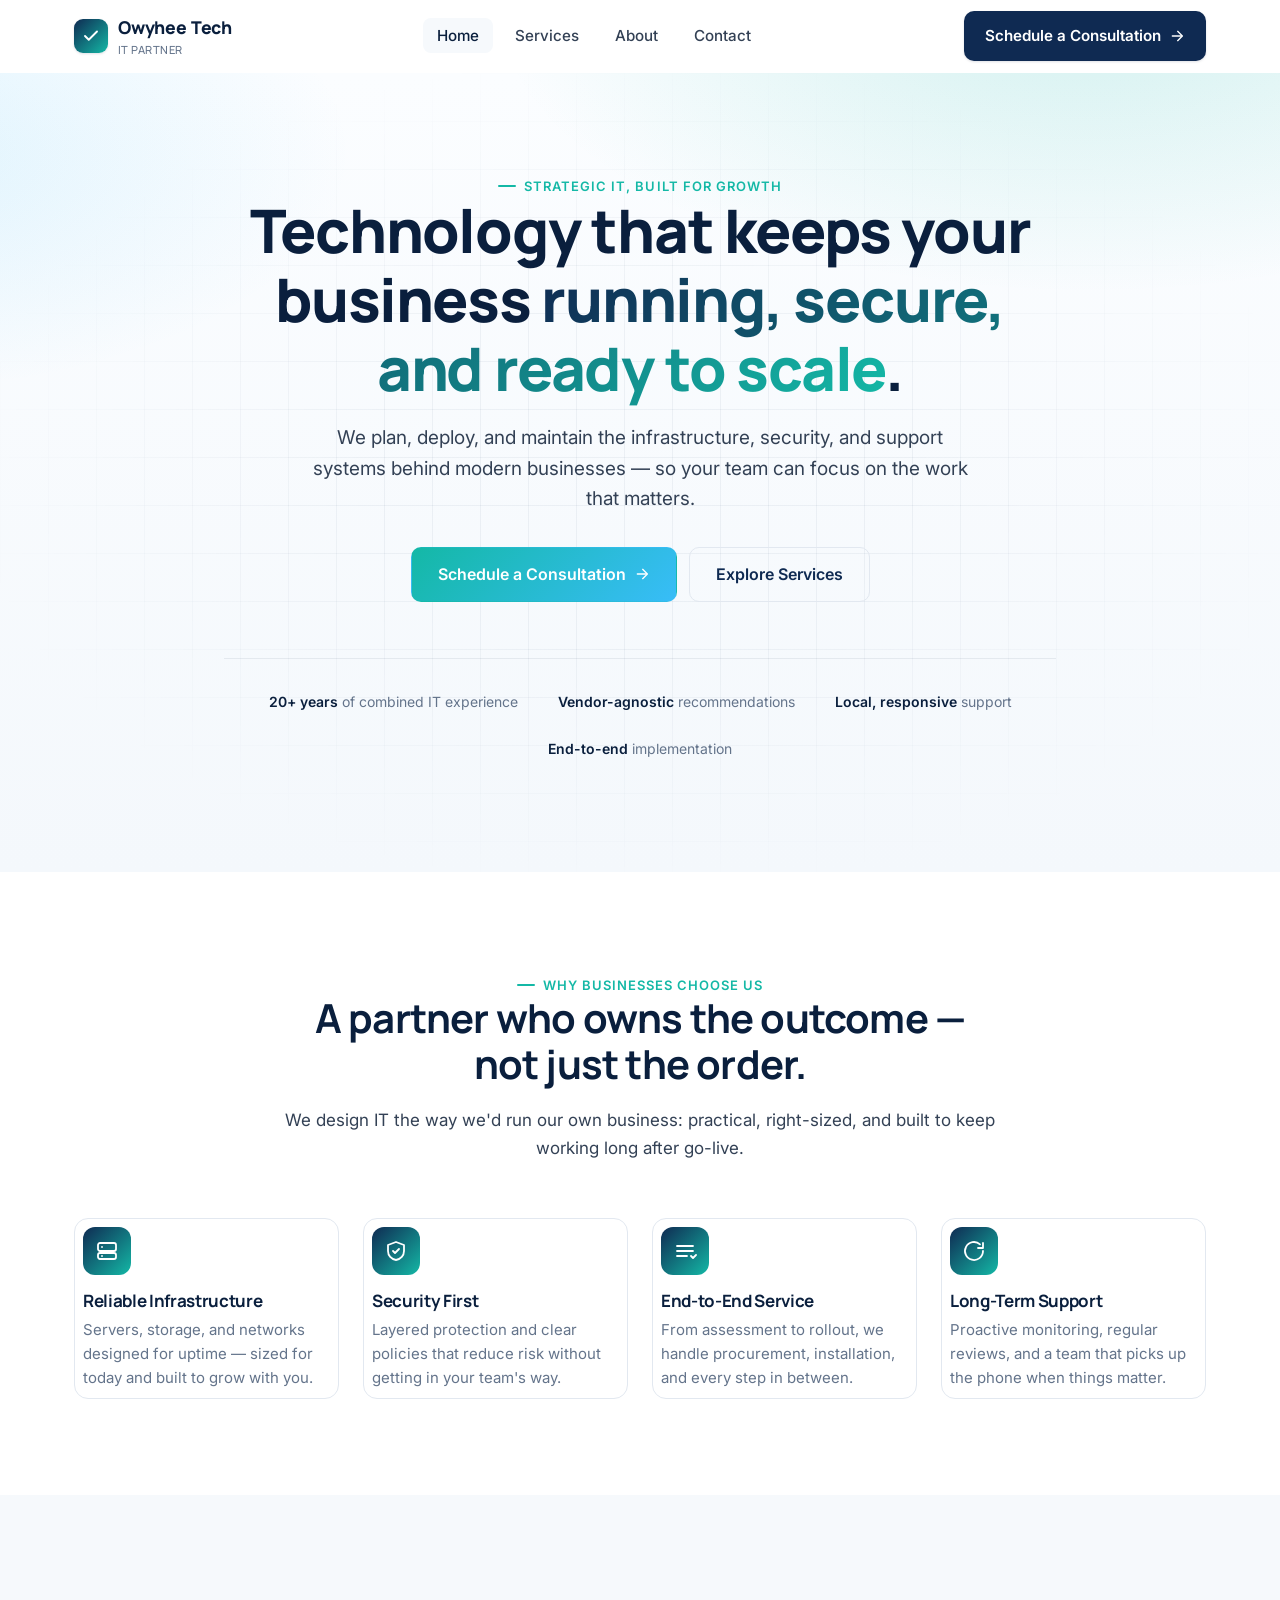
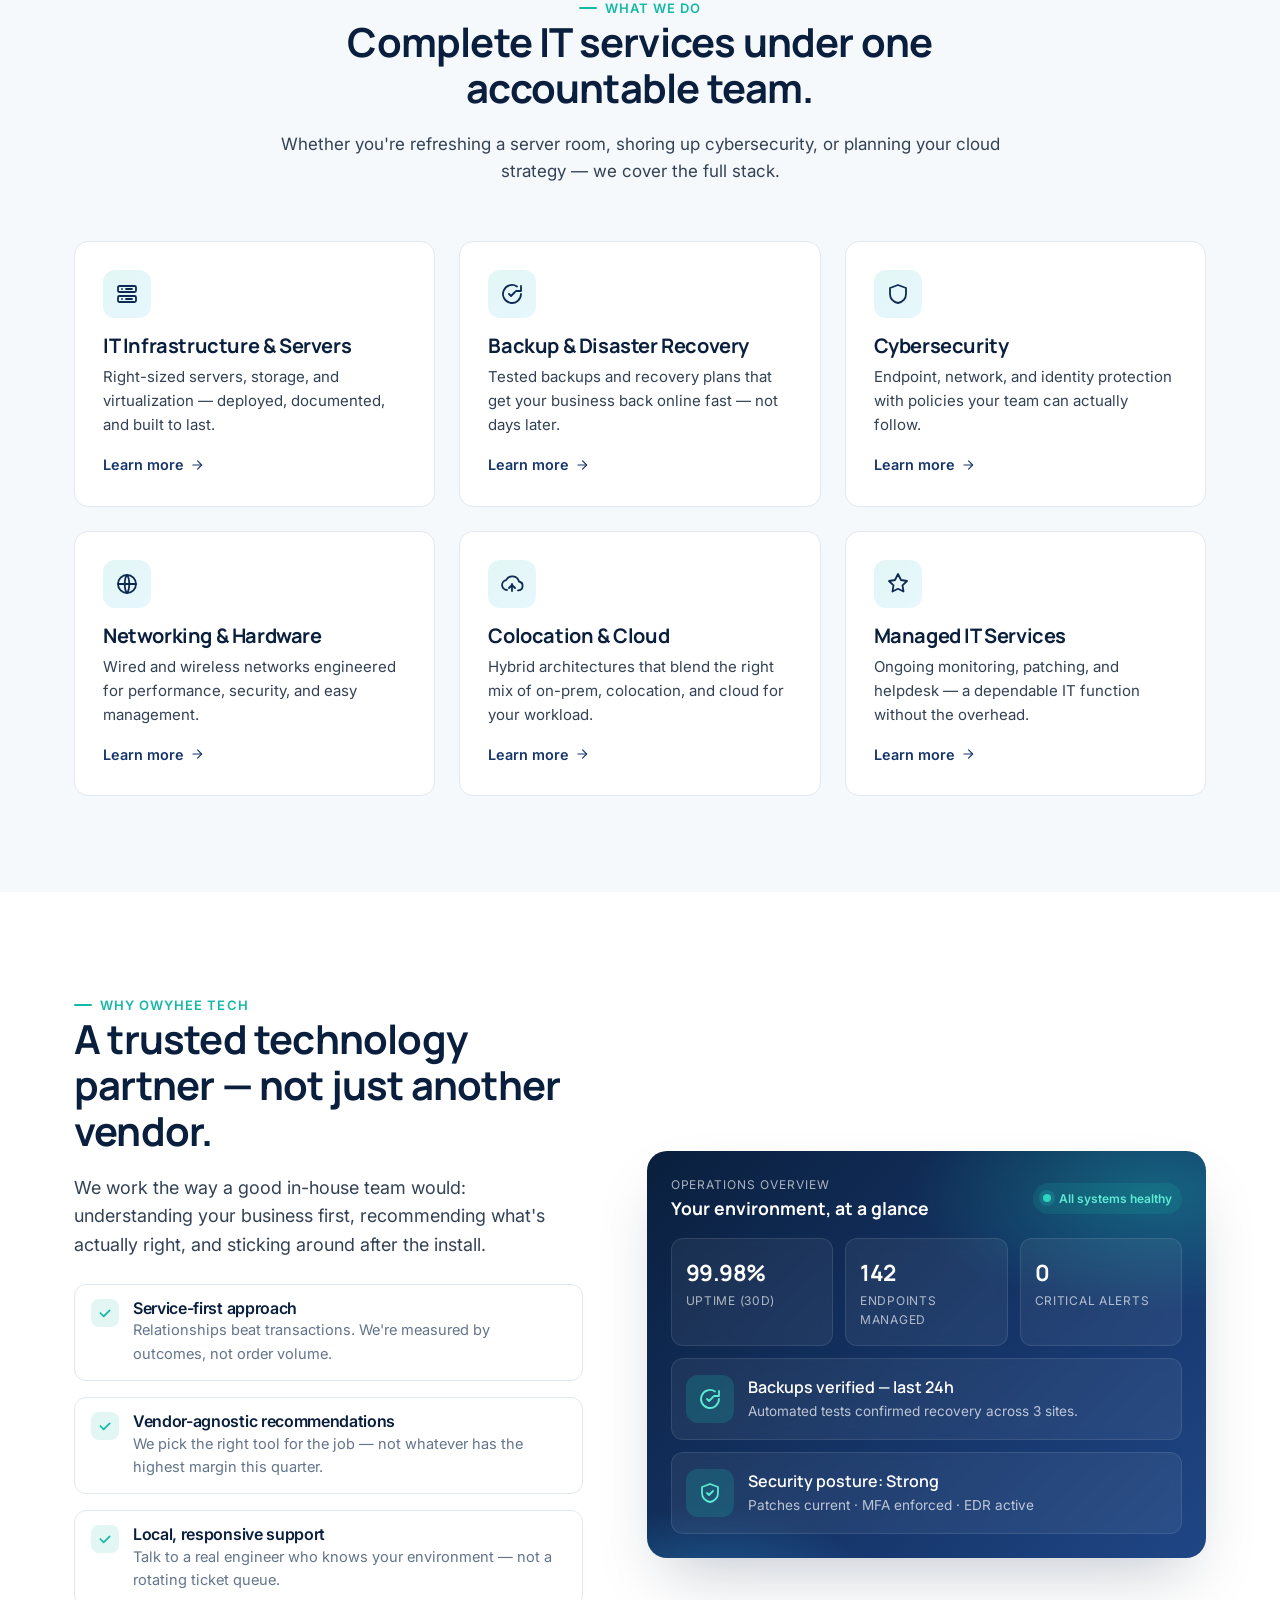
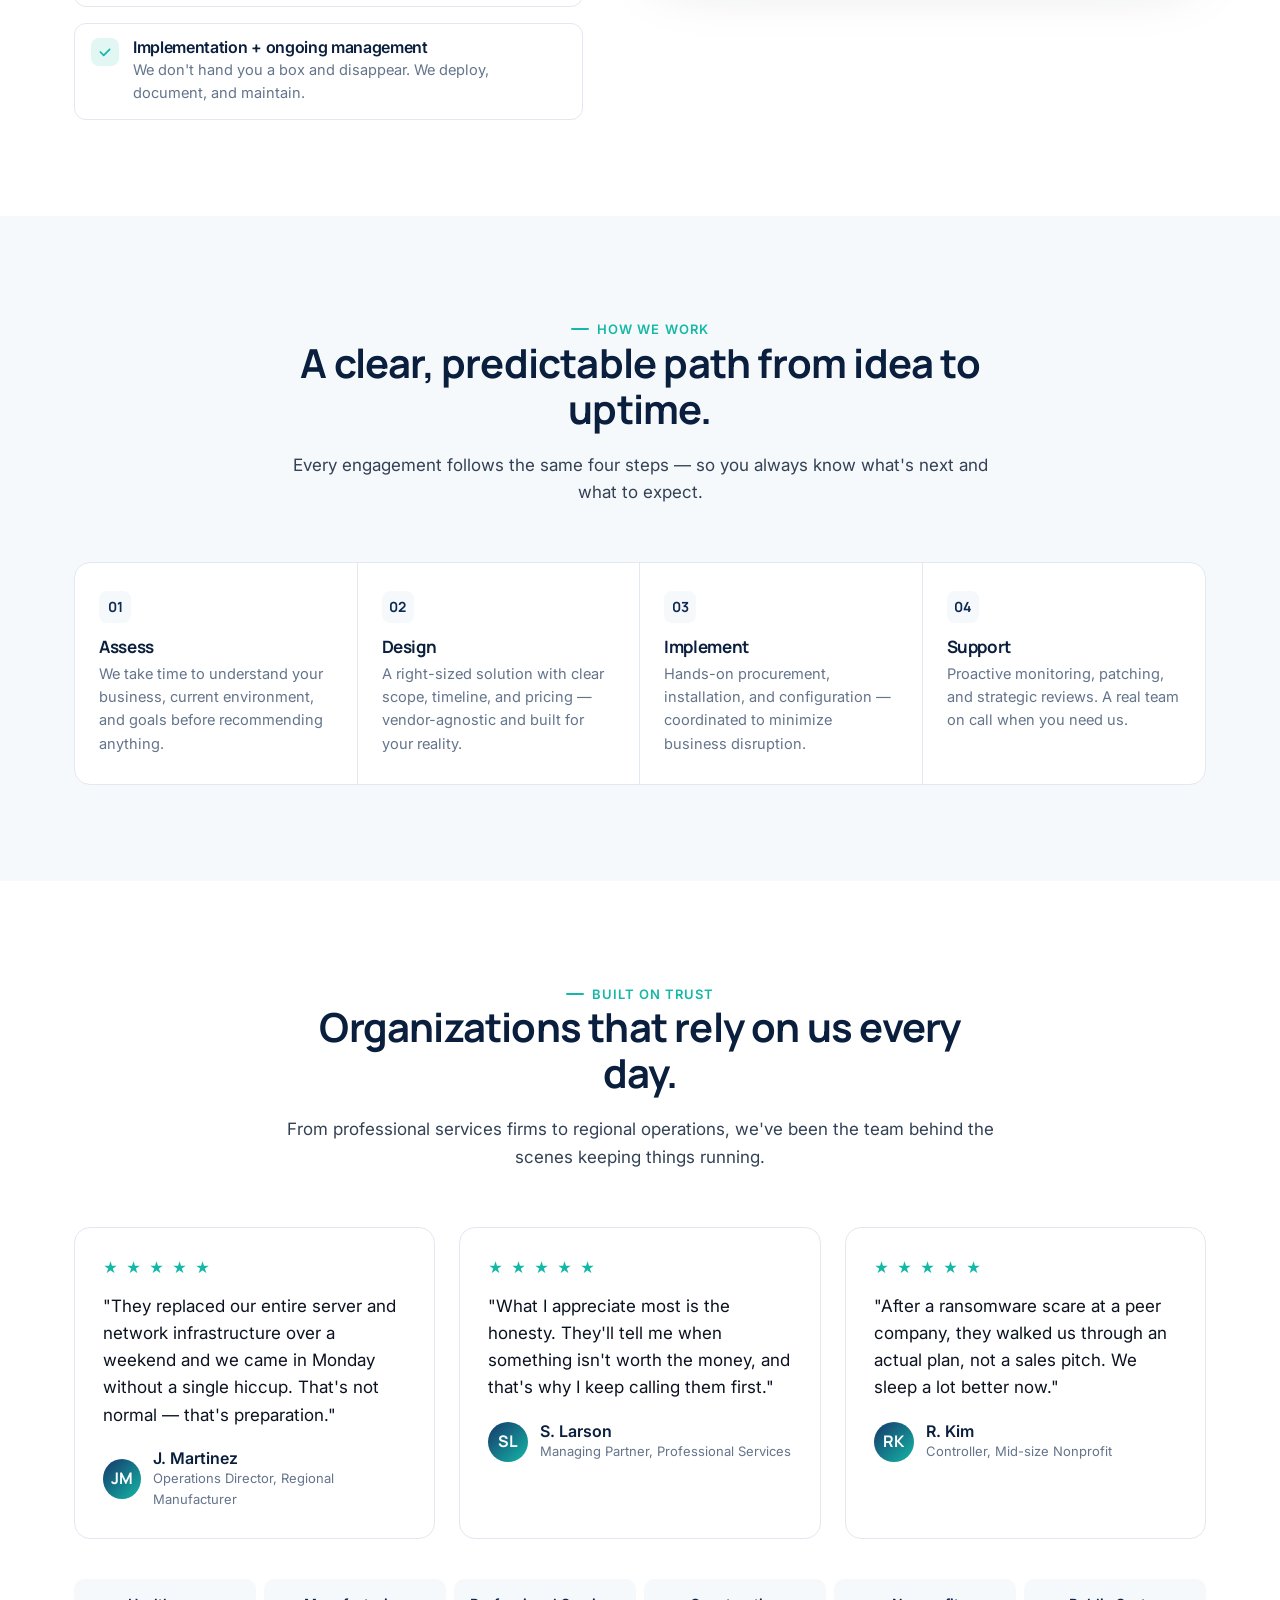
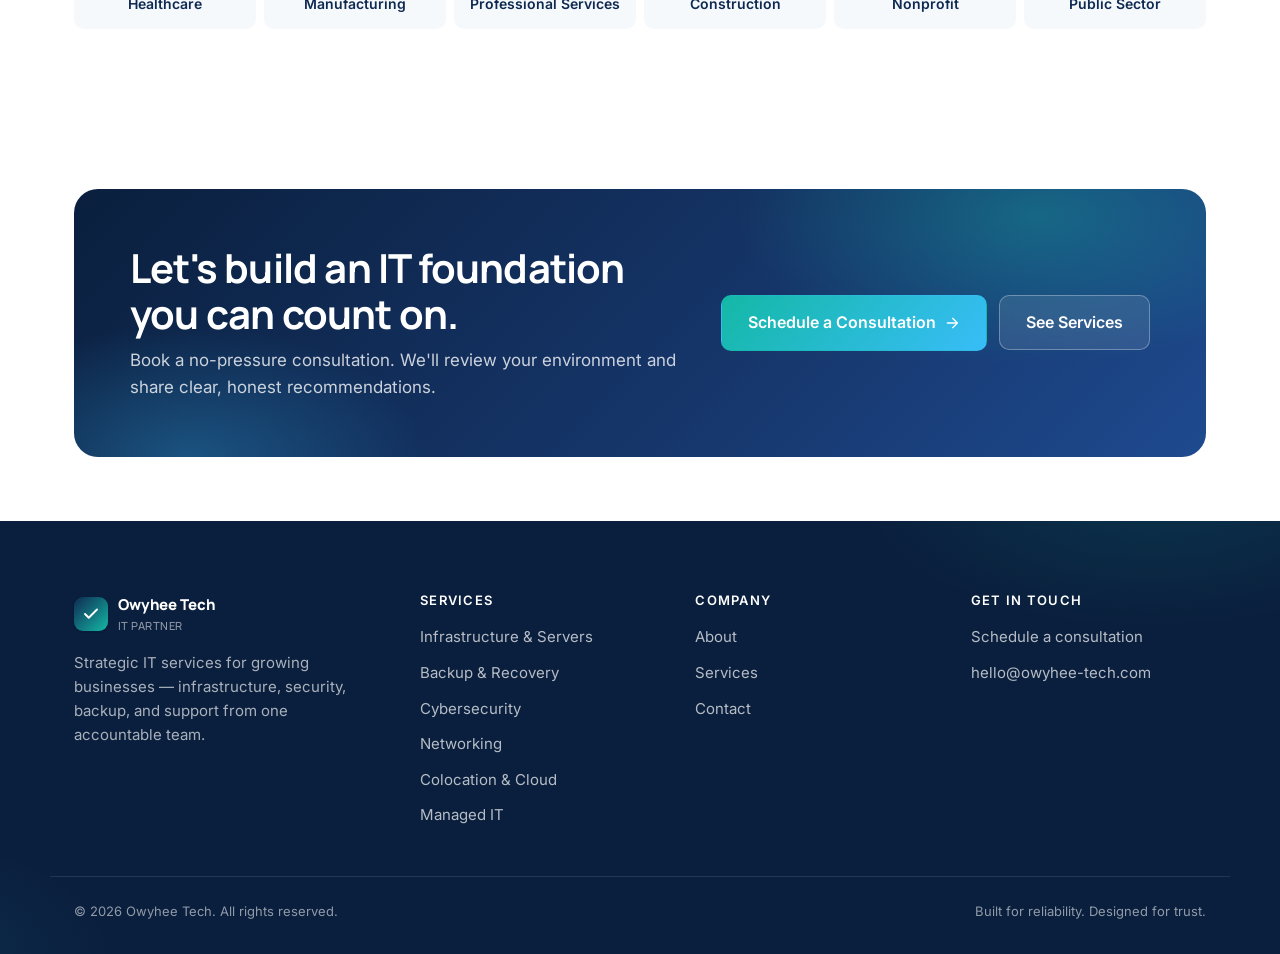
==== index.html @ d77786d4 "Add homepage, base styles, and interactions Initial redesign scaffold for Owyhee Tech: navy + teal v" ====
<!doctype html>
<html lang="en">
<head>
<meta charset="utf-8" />
<meta name="viewport" content="width=device-width,initial-scale=1" />
<title>Owyhee Tech — Your Strategic IT Partner for Infrastructure, Security & Support</title>
<meta name="description" content="Owyhee Tech helps small and mid-sized businesses plan, deploy, and maintain reliable IT infrastructure, cybersecurity, and backup systems — backed by responsive, hands-on support." />
<meta name="theme-color" content="#0a1f3d" />
<meta property="og:title" content="Owyhee Tech — Strategic IT Partner" />
<meta property="og:description" content="Reliable infrastructure, proactive security, and long-term support from a trusted IT partner." />
<meta property="og:type" content="website" />
<link rel="preconnect" href="https://fonts.googleapis.com" />
<link rel="preconnect" href="https://fonts.gstatic.com" crossorigin />
<link rel="stylesheet" href="https://fonts.googleapis.com/css2?family=Inter:wght@400;500;600;700&family=Manrope:wght@600;700;800&display=swap" />
<link rel="stylesheet" href="assets/css/styles.css" />
<link rel="icon" href="data:image/svg+xml;utf8,<svg xmlns='http://www.w3.org/2000/svg' viewBox='0 0 32 32'><rect width='32' height='32' rx='8' fill='%230a1f3d'/><path d='M10 16l4 4 8-8' stroke='%2314b8a6' stroke-width='2.5' fill='none' stroke-linecap='round' stroke-linejoin='round'/></svg>" />
</head>
<body>

<header class="nav" aria-label="Primary">
  <div class="container nav-inner">
    <a href="index.html" class="brand" aria-label="Owyhee Tech home">
      <span class="brand-mark" aria-hidden="true">
        <svg viewBox="0 0 24 24" fill="none" stroke="currentColor" stroke-width="2.5" stroke-linecap="round" stroke-linejoin="round"><path d="M4 12l5 5L20 6"/></svg>
      </span>
      <span>
        Owyhee Tech
        <small>IT Partner</small>
      </span>
    </a>
    <nav>
      <ul class="nav-links">
        <li><a href="index.html">Home</a></li>
        <li><a href="services.html">Services</a></li>
        <li><a href="about.html">About</a></li>
        <li><a href="contact.html">Contact</a></li>
      </ul>
    </nav>
    <a href="contact.html" class="btn btn-primary nav-cta">
      Schedule a Consultation
      <svg viewBox="0 0 24 24" fill="none" stroke="currentColor" stroke-width="2" stroke-linecap="round" stroke-linejoin="round"><path d="M5 12h14"/><path d="M13 5l7 7-7 7"/></svg>
    </a>
    <button class="nav-toggle" aria-label="Open menu" aria-expanded="false">
      <svg viewBox="0 0 24 24" fill="none" stroke="currentColor" stroke-width="2" stroke-linecap="round"><path d="M3 6h18M3 12h18M3 18h18"/></svg>
    </button>
  </div>
</header>

<main>

<!-- HERO -->
<section class="hero">
  <div class="container hero-inner">
    <span class="eyebrow reveal">Strategic IT, Built for Growth</span>
    <h1 class="reveal" data-delay="1">
      Technology that keeps your business <span class="grad">running, secure, and ready to scale</span>.
    </h1>
    <p class="lead reveal" data-delay="2">
      We plan, deploy, and maintain the infrastructure, security, and support systems behind modern businesses — so your team can focus on the work that matters.
    </p>
    <div class="hero-ctas reveal" data-delay="3">
      <a href="contact.html" class="btn btn-accent btn-lg">
        Schedule a Consultation
        <svg viewBox="0 0 24 24" fill="none" stroke="currentColor" stroke-width="2" stroke-linecap="round" stroke-linejoin="round"><path d="M5 12h14"/><path d="M13 5l7 7-7 7"/></svg>
      </a>
      <a href="services.html" class="btn btn-ghost btn-lg">Explore Services</a>
    </div>

    <div class="hero-trust reveal" data-delay="4">
      <span><strong>20+ years</strong> of combined IT experience</span>
      <span><strong>Vendor-agnostic</strong> recommendations</span>
      <span><strong>Local, responsive</strong> support</span>
      <span><strong>End-to-end</strong> implementation</span>
    </div>
  </div>
</section>

<!-- CORE VALUE PROPOSITION -->
<section class="section">
  <div class="container">
    <div class="section-head reveal">
      <span class="eyebrow">Why businesses choose us</span>
      <h2>A partner who owns the outcome — not just the order.</h2>
      <p>We design IT the way we'd run our own business: practical, right-sized, and built to keep working long after go-live.</p>
    </div>

    <div class="grid grid-4">
      <div class="card pillar reveal">
        <div class="icon-badge">
          <svg viewBox="0 0 24 24" fill="none" stroke="currentColor" stroke-width="1.8" stroke-linecap="round" stroke-linejoin="round"><rect x="3" y="4" width="18" height="8" rx="2"/><rect x="3" y="14" width="18" height="6" rx="2"/><path d="M7 8h.01M7 17h.01"/></svg>
        </div>
        <h3>Reliable Infrastructure</h3>
        <p>Servers, storage, and networks designed for uptime — sized for today and built to grow with you.</p>
      </div>
      <div class="card pillar reveal" data-delay="1">
        <div class="icon-badge">
          <svg viewBox="0 0 24 24" fill="none" stroke="currentColor" stroke-width="1.8" stroke-linecap="round" stroke-linejoin="round"><path d="M12 3l8 3v6c0 4.5-3.2 8.3-8 9-4.8-.7-8-4.5-8-9V6l8-3z"/><path d="M9 12l2 2 4-4"/></svg>
        </div>
        <h3>Security First</h3>
        <p>Layered protection and clear policies that reduce risk without getting in your team's way.</p>
      </div>
      <div class="card pillar reveal" data-delay="2">
        <div class="icon-badge">
          <svg viewBox="0 0 24 24" fill="none" stroke="currentColor" stroke-width="1.8" stroke-linecap="round" stroke-linejoin="round"><path d="M4 7h16M4 12h16M4 17h10"/><path d="M18 17l2 2 3-3"/></svg>
        </div>
        <h3>End-to-End Service</h3>
        <p>From assessment to rollout, we handle procurement, installation, and every step in between.</p>
      </div>
      <div class="card pillar reveal" data-delay="3">
        <div class="icon-badge">
          <svg viewBox="0 0 24 24" fill="none" stroke="currentColor" stroke-width="1.8" stroke-linecap="round" stroke-linejoin="round"><path d="M21 12a9 9 0 11-3-6.7"/><path d="M21 4v5h-5"/></svg>
        </div>
        <h3>Long-Term Support</h3>
        <p>Proactive monitoring, regular reviews, and a team that picks up the phone when things matter.</p>
      </div>
    </div>
  </div>
</section>

<!-- SERVICES OVERVIEW -->
<section class="section" style="background: var(--bg-soft);">
  <div class="container">
    <div class="section-head reveal">
      <span class="eyebrow">What we do</span>
      <h2>Complete IT services under one accountable team.</h2>
      <p>Whether you're refreshing a server room, shoring up cybersecurity, or planning your cloud strategy — we cover the full stack.</p>
    </div>

    <div class="grid grid-3">
      <div class="card reveal">
        <div class="icon-badge">
          <svg viewBox="0 0 24 24" fill="none" stroke="currentColor" stroke-width="1.8" stroke-linecap="round" stroke-linejoin="round"><rect x="3" y="4" width="18" height="6" rx="1.5"/><rect x="3" y="14" width="18" height="6" rx="1.5"/><path d="M7 7h.01M7 17h.01M11 7h6M11 17h6"/></svg>
        </div>
        <h3>IT Infrastructure &amp; Servers</h3>
        <p>Right-sized servers, storage, and virtualization — deployed, documented, and built to last.</p>
        <a class="card-link" href="services.html#infrastructure">Learn more
          <svg viewBox="0 0 24 24" fill="none" stroke="currentColor" stroke-width="2" stroke-linecap="round" stroke-linejoin="round"><path d="M5 12h14"/><path d="M13 5l7 7-7 7"/></svg>
        </a>
      </div>

      <div class="card reveal" data-delay="1">
        <div class="icon-badge">
          <svg viewBox="0 0 24 24" fill="none" stroke="currentColor" stroke-width="1.8" stroke-linecap="round" stroke-linejoin="round"><path d="M21 12a9 9 0 11-4-7.5"/><path d="M21 4v5h-5"/><path d="M9 12l2 2 4-4"/></svg>
        </div>
        <h3>Backup &amp; Disaster Recovery</h3>
        <p>Tested backups and recovery plans that get your business back online fast — not days later.</p>
        <a class="card-link" href="services.html#backup">Learn more
          <svg viewBox="0 0 24 24" fill="none" stroke="currentColor" stroke-width="2" stroke-linecap="round" stroke-linejoin="round"><path d="M5 12h14"/><path d="M13 5l7 7-7 7"/></svg>
        </a>
      </div>

      <div class="card reveal" data-delay="2">
        <div class="icon-badge">
          <svg viewBox="0 0 24 24" fill="none" stroke="currentColor" stroke-width="1.8" stroke-linecap="round" stroke-linejoin="round"><path d="M12 3l8 3v6c0 4.5-3.2 8.3-8 9-4.8-.7-8-4.5-8-9V6l8-3z"/></svg>
        </div>
        <h3>Cybersecurity</h3>
        <p>Endpoint, network, and identity protection with policies your team can actually follow.</p>
        <a class="card-link" href="services.html#security">Learn more
          <svg viewBox="0 0 24 24" fill="none" stroke="currentColor" stroke-width="2" stroke-linecap="round" stroke-linejoin="round"><path d="M5 12h14"/><path d="M13 5l7 7-7 7"/></svg>
        </a>
      </div>

      <div class="card reveal">
        <div class="icon-badge">
          <svg viewBox="0 0 24 24" fill="none" stroke="currentColor" stroke-width="1.8" stroke-linecap="round" stroke-linejoin="round"><circle cx="12" cy="12" r="9"/><path d="M3 12h18"/><path d="M12 3c3 3.5 3 14.5 0 18"/><path d="M12 3c-3 3.5-3 14.5 0 18"/></svg>
        </div>
        <h3>Networking &amp; Hardware</h3>
        <p>Wired and wireless networks engineered for performance, security, and easy management.</p>
        <a class="card-link" href="services.html#networking">Learn more
          <svg viewBox="0 0 24 24" fill="none" stroke="currentColor" stroke-width="2" stroke-linecap="round" stroke-linejoin="round"><path d="M5 12h14"/><path d="M13 5l7 7-7 7"/></svg>
        </a>
      </div>

      <div class="card reveal" data-delay="1">
        <div class="icon-badge">
          <svg viewBox="0 0 24 24" fill="none" stroke="currentColor" stroke-width="1.8" stroke-linecap="round" stroke-linejoin="round"><path d="M7 18a5 5 0 01-.9-9.9A7 7 0 0119 9.5a4.5 4.5 0 01-1 8.9"/><path d="M12 12v7"/><path d="M9 16l3-3 3 3"/></svg>
        </div>
        <h3>Colocation &amp; Cloud</h3>
        <p>Hybrid architectures that blend the right mix of on-prem, colocation, and cloud for your workload.</p>
        <a class="card-link" href="services.html#cloud">Learn more
          <svg viewBox="0 0 24 24" fill="none" stroke="currentColor" stroke-width="2" stroke-linecap="round" stroke-linejoin="round"><path d="M5 12h14"/><path d="M13 5l7 7-7 7"/></svg>
        </a>
      </div>

      <div class="card reveal" data-delay="2">
        <div class="icon-badge">
          <svg viewBox="0 0 24 24" fill="none" stroke="currentColor" stroke-width="1.8" stroke-linecap="round" stroke-linejoin="round"><path d="M12 2l3 6 6 1-4.5 4.3 1 6.2L12 16.8 6.5 19.5l1-6.2L3 9l6-1 3-6z"/></svg>
        </div>
        <h3>Managed IT Services</h3>
        <p>Ongoing monitoring, patching, and helpdesk — a dependable IT function without the overhead.</p>
        <a class="card-link" href="services.html#managed">Learn more
          <svg viewBox="0 0 24 24" fill="none" stroke="currentColor" stroke-width="2" stroke-linecap="round" stroke-linejoin="round"><path d="M5 12h14"/><path d="M13 5l7 7-7 7"/></svg>
        </a>
      </div>
    </div>
  </div>
</section>

<!-- WHY OWYHEE TECH -->
<section class="section">
  <div class="container">
    <div class="feature-row">
      <div class="reveal">
        <span class="eyebrow">Why Owyhee Tech</span>
        <h2>A trusted technology partner — not just another vendor.</h2>
        <p class="lead">
          We work the way a good in-house team would: understanding your business first, recommending what's actually right, and sticking around after the install.
        </p>
        <ul class="feature-list">
          <li>
            <span class="check"><svg viewBox="0 0 24 24" fill="none" stroke="currentColor" stroke-width="2.5" stroke-linecap="round" stroke-linejoin="round"><path d="M5 12l5 5 9-9"/></svg></span>
            <div>
              <h4>Service-first approach</h4>
              <p>Relationships beat transactions. We're measured by outcomes, not order volume.</p>
            </div>
          </li>
          <li>
            <span class="check"><svg viewBox="0 0 24 24" fill="none" stroke="currentColor" stroke-width="2.5" stroke-linecap="round" stroke-linejoin="round"><path d="M5 12l5 5 9-9"/></svg></span>
            <div>
              <h4>Vendor-agnostic recommendations</h4>
              <p>We pick the right tool for the job — not whatever has the highest margin this quarter.</p>
            </div>
          </li>
          <li>
            <span class="check"><svg viewBox="0 0 24 24" fill="none" stroke="currentColor" stroke-width="2.5" stroke-linecap="round" stroke-linejoin="round"><path d="M5 12l5 5 9-9"/></svg></span>
            <div>
              <h4>Local, responsive support</h4>
              <p>Talk to a real engineer who knows your environment — not a rotating ticket queue.</p>
            </div>
          </li>
          <li>
            <span class="check"><svg viewBox="0 0 24 24" fill="none" stroke="currentColor" stroke-width="2.5" stroke-linecap="round" stroke-linejoin="round"><path d="M5 12l5 5 9-9"/></svg></span>
            <div>
              <h4>Implementation + ongoing management</h4>
              <p>We don't hand you a box and disappear. We deploy, document, and maintain.</p>
            </div>
          </li>
        </ul>
      </div>

      <div class="visual reveal" data-delay="2" aria-hidden="true">
        <div style="display:flex;justify-content:space-between;align-items:center;margin-bottom:16px;position:relative;">
          <div>
            <div style="font-size:.75rem;color:rgba(255,255,255,0.65);text-transform:uppercase;letter-spacing:.08em;">Operations Overview</div>
            <div style="font-family:'Manrope',sans-serif;font-weight:700;color:#fff;font-size:1.1rem;">Your environment, at a glance</div>
          </div>
          <span class="visual-status">All systems healthy</span>
        </div>
        <div class="visual-grid">
          <div class="visual-tile">
            <div class="metric">99.98%</div>
            <div class="label">Uptime (30d)</div>
          </div>
          <div class="visual-tile">
            <div class="metric">142</div>
            <div class="label">Endpoints managed</div>
          </div>
          <div class="visual-tile">
            <div class="metric">0</div>
            <div class="label">Critical alerts</div>
          </div>
          <div class="visual-tile wide">
            <div class="icon-badge">
              <svg viewBox="0 0 24 24" fill="none" stroke="currentColor" stroke-width="1.8" stroke-linecap="round" stroke-linejoin="round"><path d="M21 12a9 9 0 11-4-7.5"/><path d="M21 4v5h-5"/><path d="M9 12l2 2 4-4"/></svg>
            </div>
            <div>
              <div style="color:#fff;font-weight:600;font-family:'Manrope',sans-serif;">Backups verified — last 24h</div>
              <p class="sub">Automated tests confirmed recovery across 3 sites.</p>
            </div>
          </div>
          <div class="visual-tile wide">
            <div class="icon-badge">
              <svg viewBox="0 0 24 24" fill="none" stroke="currentColor" stroke-width="1.8" stroke-linecap="round" stroke-linejoin="round"><path d="M12 3l8 3v6c0 4.5-3.2 8.3-8 9-4.8-.7-8-4.5-8-9V6l8-3z"/><path d="M9 12l2 2 4-4"/></svg>
            </div>
            <div>
              <div style="color:#fff;font-weight:600;font-family:'Manrope',sans-serif;">Security posture: Strong</div>
              <p class="sub">Patches current · MFA enforced · EDR active</p>
            </div>
          </div>
        </div>
      </div>
    </div>
  </div>
</section>

<!-- PROCESS -->
<section class="section" style="background: var(--bg-soft);">
  <div class="container">
    <div class="section-head reveal">
      <span class="eyebrow">How we work</span>
      <h2>A clear, predictable path from idea to uptime.</h2>
      <p>Every engagement follows the same four steps — so you always know what's next and what to expect.</p>
    </div>

    <div class="process reveal">
      <div class="process-step">
        <div class="process-num">01</div>
        <h3>Assess</h3>
        <p>We take time to understand your business, current environment, and goals before recommending anything.</p>
      </div>
      <div class="process-step">
        <div class="process-num">02</div>
        <h3>Design</h3>
        <p>A right-sized solution with clear scope, timeline, and pricing — vendor-agnostic and built for your reality.</p>
      </div>
      <div class="process-step">
        <div class="process-num">03</div>
        <h3>Implement</h3>
        <p>Hands-on procurement, installation, and configuration — coordinated to minimize business disruption.</p>
      </div>
      <div class="process-step">
        <div class="process-num">04</div>
        <h3>Support</h3>
        <p>Proactive monitoring, patching, and strategic reviews. A real team on call when you need us.</p>
      </div>
    </div>
  </div>
</section>

<!-- TESTIMONIALS / TRUST -->
<section class="section">
  <div class="container">
    <div class="section-head reveal">
      <span class="eyebrow">Built on trust</span>
      <h2>Organizations that rely on us every day.</h2>
      <p>From professional services firms to regional operations, we've been the team behind the scenes keeping things running.</p>
    </div>

    <div class="grid grid-3">
      <div class="testimonial reveal">
        <div class="stars" aria-label="5 out of 5 stars">★ ★ ★ ★ ★</div>
        <p>"They replaced our entire server and network infrastructure over a weekend and we came in Monday without a single hiccup. That's not normal — that's preparation."</p>
        <div class="who">
          <div class="avatar" aria-hidden="true">JM</div>
          <div>
            <div class="name">J. Martinez</div>
            <div class="role">Operations Director, Regional Manufacturer</div>
          </div>
        </div>
      </div>
      <div class="testimonial reveal" data-delay="1">
        <div class="stars" aria-label="5 out of 5 stars">★ ★ ★ ★ ★</div>
        <p>"What I appreciate most is the honesty. They'll tell me when something isn't worth the money, and that's why I keep calling them first."</p>
        <div class="who">
          <div class="avatar" aria-hidden="true">SL</div>
          <div>
            <div class="name">S. Larson</div>
            <div class="role">Managing Partner, Professional Services</div>
          </div>
        </div>
      </div>
      <div class="testimonial reveal" data-delay="2">
        <div class="stars" aria-label="5 out of 5 stars">★ ★ ★ ★ ★</div>
        <p>"After a ransomware scare at a peer company, they walked us through an actual plan, not a sales pitch. We sleep a lot better now."</p>
        <div class="who">
          <div class="avatar" aria-hidden="true">RK</div>
          <div>
            <div class="name">R. Kim</div>
            <div class="role">Controller, Mid-size Nonprofit</div>
          </div>
        </div>
      </div>
    </div>

    <div class="industries reveal">
      <div class="industry">Healthcare</div>
      <div class="industry">Manufacturing</div>
      <div class="industry">Professional Services</div>
      <div class="industry">Construction</div>
      <div class="industry">Nonprofit</div>
      <div class="industry">Public Sector</div>
    </div>
  </div>
</section>

<!-- CTA -->
<section class="section-sm">
  <div class="container">
    <div class="cta-band reveal">
      <div class="cta-band-inner">
        <div>
          <h2>Let's build an IT foundation you can count on.</h2>
          <p>Book a no-pressure consultation. We'll review your environment and share clear, honest recommendations.</p>
        </div>
        <div class="cta-band-actions">
          <a href="contact.html" class="btn btn-accent btn-lg">
            Schedule a Consultation
            <svg viewBox="0 0 24 24" fill="none" stroke="currentColor" stroke-width="2" stroke-linecap="round" stroke-linejoin="round"><path d="M5 12h14"/><path d="M13 5l7 7-7 7"/></svg>
          </a>
          <a href="services.html" class="btn btn-light btn-lg">See Services</a>
        </div>
      </div>
    </div>
  </div>
</section>

</main>

<footer class="footer">
  <div class="container footer-inner">
    <div>
      <a href="index.html" class="brand">
        <span class="brand-mark" aria-hidden="true">
          <svg viewBox="0 0 24 24" fill="none" stroke="currentColor" stroke-width="2.5" stroke-linecap="round" stroke-linejoin="round"><path d="M4 12l5 5L20 6"/></svg>
        </span>
        <span>
          Owyhee Tech
          <small>IT Partner</small>
        </span>
      </a>
      <p class="footer-about">Strategic IT services for growing businesses — infrastructure, security, backup, and support from one accountable team.</p>
    </div>
    <div>
      <h4>Services</h4>
      <ul>
        <li><a href="services.html#infrastructure">Infrastructure &amp; Servers</a></li>
        <li><a href="services.html#backup">Backup &amp; Recovery</a></li>
        <li><a href="services.html#security">Cybersecurity</a></li>
        <li><a href="services.html#networking">Networking</a></li>
        <li><a href="services.html#cloud">Colocation &amp; Cloud</a></li>
        <li><a href="services.html#managed">Managed IT</a></li>
      </ul>
    </div>
    <div>
      <h4>Company</h4>
      <ul>
        <li><a href="about.html">About</a></li>
        <li><a href="services.html">Services</a></li>
        <li><a href="contact.html">Contact</a></li>
      </ul>
    </div>
    <div>
      <h4>Get in touch</h4>
      <ul>
        <li><a href="contact.html">Schedule a consultation</a></li>
        <li><a href="mailto:hello@owyhee-tech.com">hello@owyhee-tech.com</a></li>
      </ul>
    </div>
  </div>
  <div class="container footer-bottom">
    <span>© <span id="year">2026</span> Owyhee Tech. All rights reserved.</span>
    <span>Built for reliability. Designed for trust.</span>
  </div>
</footer>

<script src="assets/js/main.js" defer></script>
</body>
</html>
---- assets/css/styles.css ----
:root {
  --navy-900: #0a1f3d;
  --navy-800: #0f2a52;
  --navy-700: #16366b;
  --navy-600: #1f4685;
  --teal-500: #14b8a6;
  --teal-400: #2dd4bf;
  --teal-300: #5eead4;
  --sky-500: #38bdf8;
  --ink-900: #0b1220;
  --ink-700: #334155;
  --ink-500: #64748b;
  --ink-400: #94a3b8;
  --line: #e2e8f0;
  --bg: #ffffff;
  --bg-soft: #f6f9fc;
  --bg-muted: #eef3f8;
  --radius: 14px;
  --radius-sm: 8px;
  --shadow-sm: 0 1px 2px rgba(10, 31, 61, 0.06), 0 1px 3px rgba(10, 31, 61, 0.08);
  --shadow-md: 0 10px 25px -10px rgba(10, 31, 61, 0.18), 0 4px 10px -6px rgba(10, 31, 61, 0.08);
  --shadow-lg: 0 30px 60px -20px rgba(10, 31, 61, 0.25);
  --ease: cubic-bezier(0.16, 1, 0.3, 1);
  --container: 1180px;
}

* { box-sizing: border-box; }
html { scroll-behavior: smooth; -webkit-text-size-adjust: 100%; }
body {
  margin: 0;
  font-family: "Inter", ui-sans-serif, system-ui, -apple-system, "Segoe UI", Roboto, "Helvetica Neue", Arial, sans-serif;
  color: var(--ink-900);
  background: var(--bg);
  line-height: 1.6;
  font-size: 16px;
  -webkit-font-smoothing: antialiased;
  text-rendering: optimizeLegibility;
}
img, svg { display: block; max-width: 100%; }
a { color: var(--navy-700); text-decoration: none; transition: color .2s var(--ease); }
a:hover { color: var(--teal-500); }
h1, h2, h3, h4 {
  font-family: "Manrope", "Inter", system-ui, sans-serif;
  color: var(--navy-900);
  letter-spacing: -0.02em;
  line-height: 1.15;
  margin: 0 0 .5em;
}
h1 { font-size: clamp(2.25rem, 4vw + 1rem, 3.75rem); font-weight: 800; }
h2 { font-size: clamp(1.75rem, 2vw + 1rem, 2.5rem); font-weight: 700; }
h3 { font-size: 1.25rem; font-weight: 700; }
p { margin: 0 0 1em; color: var(--ink-700); }
p.lead { font-size: 1.125rem; color: var(--ink-700); }

.container { max-width: var(--container); margin: 0 auto; padding: 0 24px; }
.section { padding: 96px 0; }
.section-sm { padding: 64px 0; }
.section-tight { padding: 48px 0; }

.eyebrow {
  display: inline-flex;
  align-items: center;
  gap: 8px;
  font-size: .8125rem;
  font-weight: 600;
  letter-spacing: .08em;
  text-transform: uppercase;
  color: var(--teal-500);
}
.eyebrow::before {
  content: "";
  width: 18px; height: 2px; background: var(--teal-500); border-radius: 2px;
}

.section-head { max-width: 720px; margin: 0 auto 56px; text-align: center; }
.section-head.left { margin-left: 0; text-align: left; }
.section-head p { font-size: 1.0625rem; }

/* Buttons */
.btn {
  display: inline-flex;
  align-items: center;
  gap: 8px;
  padding: 12px 20px;
  border-radius: 10px;
  font-weight: 600;
  font-size: .95rem;
  border: 1px solid transparent;
  cursor: pointer;
  transition: transform .2s var(--ease), background .2s var(--ease), border-color .2s var(--ease), color .2s var(--ease), box-shadow .2s var(--ease);
  white-space: nowrap;
}
.btn svg { width: 16px; height: 16px; }
.btn-primary {
  background: var(--navy-800);
  color: #fff;
  box-shadow: var(--shadow-sm);
}
.btn-primary:hover { background: var(--navy-900); color: #fff; transform: translateY(-1px); box-shadow: var(--shadow-md); }
.btn-accent {
  background: linear-gradient(135deg, var(--teal-500), var(--sky-500));
  color: #fff;
}
.btn-accent:hover { color: #fff; transform: translateY(-1px); box-shadow: var(--shadow-md); }
.btn-ghost {
  background: transparent;
  color: var(--navy-800);
  border-color: var(--line);
}
.btn-ghost:hover { border-color: var(--navy-800); color: var(--navy-900); }
.btn-light {
  background: rgba(255,255,255,0.1);
  color: #fff;
  border-color: rgba(255,255,255,0.3);
  backdrop-filter: blur(8px);
}
.btn-light:hover { background: rgba(255,255,255,0.18); color: #fff; }
.btn-lg { padding: 14px 26px; font-size: 1rem; }

/* Navigation */
.nav {
  position: sticky;
  top: 0;
  z-index: 50;
  background: rgba(255,255,255,0.85);
  backdrop-filter: saturate(180%) blur(10px);
  -webkit-backdrop-filter: saturate(180%) blur(10px);
  border-bottom: 1px solid transparent;
  transition: border-color .2s var(--ease), box-shadow .2s var(--ease);
}
.nav.scrolled { border-color: var(--line); box-shadow: 0 1px 0 rgba(10,31,61,0.04); }
.nav-inner {
  display: flex;
  align-items: center;
  justify-content: space-between;
  height: 72px;
}
.brand {
  display: flex;
  align-items: center;
  gap: 10px;
  font-family: "Manrope", "Inter", sans-serif;
  font-weight: 800;
  color: var(--navy-900);
  font-size: 1.1rem;
  letter-spacing: -0.01em;
}
.brand:hover { color: var(--navy-900); }
.brand-mark {
  width: 34px; height: 34px;
  border-radius: 9px;
  background: linear-gradient(135deg, var(--navy-800), var(--teal-500));
  display: grid; place-items: center;
  color: #fff;
  box-shadow: var(--shadow-sm);
}
.brand-mark svg { width: 18px; height: 18px; }
.brand small { display: block; font-size: .7rem; font-weight: 500; color: var(--ink-500); letter-spacing: .04em; text-transform: uppercase; }

.nav-links { display: flex; align-items: center; gap: 8px; list-style: none; margin: 0; padding: 0; }
.nav-links a {
  padding: 8px 14px;
  border-radius: 8px;
  color: var(--ink-700);
  font-weight: 500;
  font-size: .95rem;
}
.nav-links a:hover, .nav-links a.active { color: var(--navy-900); background: var(--bg-soft); }
.nav-cta { margin-left: 8px; }

.nav-toggle {
  display: none;
  background: transparent;
  border: 1px solid var(--line);
  border-radius: 8px;
  width: 40px; height: 40px;
  cursor: pointer;
  color: var(--navy-900);
}
.nav-toggle svg { width: 22px; height: 22px; margin: auto; }

@media (max-width: 880px) {
  .nav-links, .nav-cta { display: none; }
  .nav-toggle { display: inline-flex; align-items: center; justify-content: center; }
  .nav.open .nav-links {
    display: flex;
    position: absolute;
    top: 72px; left: 0; right: 0;
    flex-direction: column;
    background: #fff;
    border-bottom: 1px solid var(--line);
    padding: 16px 24px 20px;
    gap: 4px;
    align-items: stretch;
    box-shadow: var(--shadow-md);
  }
  .nav.open .nav-links a { padding: 12px 14px; }
  .nav.open .nav-cta { display: inline-flex; margin: 8px 24px 20px; position: absolute; top: 72px; /* stacked with menu */ }
  .nav.open .nav-links { padding-bottom: 72px; }
  .nav.open .nav-cta { bottom: 0; top: auto; left: 24px; right: 24px; margin: 0 0 16px; width: calc(100% - 48px); justify-content: center; top: unset; }
}

/* Hero */
.hero {
  position: relative;
  overflow: hidden;
  padding: 96px 0 112px;
  background:
    radial-gradient(1000px 500px at 85% -10%, rgba(20, 184, 166, 0.18), transparent 60%),
    radial-gradient(800px 400px at -10% 10%, rgba(56, 189, 248, 0.14), transparent 60%),
    linear-gradient(180deg, #fbfdff 0%, #f4f8fc 100%);
}
.hero::before {
  content: "";
  position: absolute; inset: 0;
  background-image:
    linear-gradient(to right, rgba(15, 42, 82, 0.05) 1px, transparent 1px),
    linear-gradient(to bottom, rgba(15, 42, 82, 0.05) 1px, transparent 1px);
  background-size: 48px 48px;
  mask-image: radial-gradient(ellipse at center, black 30%, transparent 75%);
  pointer-events: none;
}
.hero-inner { position: relative; text-align: center; max-width: 880px; margin: 0 auto; }
.hero h1 { margin-bottom: 20px; }
.hero h1 .grad {
  background: linear-gradient(135deg, var(--navy-800), var(--teal-500));
  -webkit-background-clip: text;
  background-clip: text;
  color: transparent;
}
.hero p.lead { font-size: 1.1875rem; color: var(--ink-700); max-width: 680px; margin: 0 auto 32px; }
.hero-ctas { display: inline-flex; flex-wrap: wrap; gap: 12px; justify-content: center; }
.hero-trust {
  margin-top: 56px;
  padding-top: 32px;
  border-top: 1px solid rgba(15, 42, 82, 0.08);
  display: flex; flex-wrap: wrap; gap: 24px 40px; justify-content: center; align-items: center;
  color: var(--ink-500); font-size: .875rem;
}
.hero-trust strong { color: var(--navy-900); font-weight: 600; }

.hero-sub {
  padding: 64px 0 0;
  background: linear-gradient(180deg, #fbfdff 0%, #f4f8fc 100%);
}

/* Page hero (shared for interior pages) */
.page-hero {
  padding: 80px 0 64px;
  background:
    radial-gradient(700px 340px at 90% -20%, rgba(20, 184, 166, 0.14), transparent 60%),
    radial-gradient(600px 300px at -10% 20%, rgba(56, 189, 248, 0.12), transparent 60%),
    linear-gradient(180deg, #fbfdff 0%, #f4f8fc 100%);
  border-bottom: 1px solid var(--line);
}
.page-hero .eyebrow { margin-bottom: 12px; }
.page-hero h1 { font-size: clamp(2rem, 3vw + 1rem, 3rem); }
.page-hero p { font-size: 1.125rem; max-width: 760px; }

/* Grid utilities */
.grid { display: grid; gap: 24px; }
.grid-2 { grid-template-columns: repeat(2, 1fr); }
.grid-3 { grid-template-columns: repeat(3, 1fr); }
.grid-4 { grid-template-columns: repeat(4, 1fr); }
@media (max-width: 980px) { .grid-4 { grid-template-columns: repeat(2, 1fr); } .grid-3 { grid-template-columns: repeat(2, 1fr); } }
@media (max-width: 640px) { .grid-2, .grid-3, .grid-4 { grid-template-columns: 1fr; } }

/* Cards */
.card {
  background: #fff;
  border: 1px solid var(--line);
  border-radius: var(--radius);
  padding: 28px;
  transition: transform .25s var(--ease), box-shadow .25s var(--ease), border-color .25s var(--ease);
}
.card:hover { transform: translateY(-3px); box-shadow: var(--shadow-md); border-color: #cfe0ef; }
.card h3 { margin-bottom: 8px; }
.card p { color: var(--ink-700); font-size: .9375rem; margin-bottom: 0; }
.card-link {
  display: inline-flex; align-items: center; gap: 6px;
  margin-top: 16px;
  font-weight: 600; font-size: .9rem; color: var(--navy-700);
}
.card-link svg { width: 14px; height: 14px; transition: transform .2s var(--ease); }
.card:hover .card-link svg { transform: translateX(3px); }

.icon-badge {
  width: 48px; height: 48px;
  border-radius: 12px;
  display: grid; place-items: center;
  background: linear-gradient(135deg, rgba(20, 184, 166, 0.12), rgba(56, 189, 248, 0.12));
  color: var(--navy-800);
  margin-bottom: 16px;
}
.icon-badge svg { width: 24px; height: 24px; }

/* Pillars */
.pillar { padding: 8px; }
.pillar .icon-badge { background: linear-gradient(135deg, var(--navy-800), var(--teal-500)); color: #fff; }
.pillar h3 { font-size: 1.0625rem; }
.pillar p { color: var(--ink-500); font-size: .9375rem; }

/* Why / Features list */
.feature-row {
  display: grid;
  grid-template-columns: minmax(0, 1fr) minmax(0, 1.1fr);
  gap: 64px;
  align-items: center;
}
@media (max-width: 860px) { .feature-row { grid-template-columns: 1fr; gap: 32px; } }
.feature-list { list-style: none; padding: 0; margin: 24px 0 0; display: grid; gap: 16px; }
.feature-list li {
  display: flex; gap: 14px; align-items: flex-start;
  padding: 14px 16px;
  border: 1px solid var(--line);
  border-radius: 12px;
  background: #fff;
}
.feature-list .check {
  flex: none;
  width: 28px; height: 28px; border-radius: 8px;
  background: rgba(20, 184, 166, 0.12);
  color: var(--teal-500);
  display: grid; place-items: center;
}
.feature-list .check svg { width: 16px; height: 16px; }
.feature-list h4 { margin: 0 0 2px; font-size: 1rem; color: var(--navy-900); font-family: inherit; font-weight: 600; }
.feature-list p { margin: 0; font-size: .9125rem; color: var(--ink-500); }

/* Visual card (right side of feature rows) */
.visual {
  position: relative;
  border-radius: 20px;
  padding: 24px;
  background: linear-gradient(135deg, #0a1f3d 0%, #16366b 60%, #1f4685 100%);
  color: #fff;
  box-shadow: var(--shadow-lg);
  overflow: hidden;
}
.visual::before {
  content: "";
  position: absolute; inset: 0;
  background:
    radial-gradient(400px 200px at 90% 10%, rgba(20, 184, 166, 0.35), transparent 60%),
    radial-gradient(300px 150px at 10% 110%, rgba(56, 189, 248, 0.3), transparent 60%);
  pointer-events: none;
}
.visual-grid {
  position: relative;
  display: grid;
  grid-template-columns: repeat(3, 1fr);
  gap: 12px;
}
.visual-tile {
  background: rgba(255,255,255,0.06);
  border: 1px solid rgba(255,255,255,0.1);
  border-radius: 12px;
  padding: 16px 14px;
  backdrop-filter: blur(6px);
}
.visual-tile .metric { font-family: "Manrope", sans-serif; font-size: 1.4rem; font-weight: 700; color: #fff; letter-spacing: -0.02em; }
.visual-tile .label { font-size: .75rem; color: rgba(255,255,255,0.65); text-transform: uppercase; letter-spacing: .06em; }
.visual-tile.wide { grid-column: span 3; display: flex; align-items: center; gap: 14px; }
.visual-tile.wide .icon-badge {
  background: rgba(20, 184, 166, 0.22);
  color: var(--teal-300);
  margin: 0;
}
.visual-tile .sub { color: rgba(255,255,255,0.7); font-size: .85rem; margin: 0; }
.visual-status {
  display: inline-flex; align-items: center; gap: 8px;
  padding: 6px 10px; border-radius: 999px;
  background: rgba(20, 184, 166, 0.15); color: var(--teal-300);
  font-size: .75rem; font-weight: 600;
}
.visual-status::before {
  content: ""; width: 8px; height: 8px; border-radius: 50%;
  background: var(--teal-400); box-shadow: 0 0 0 4px rgba(45,212,191,0.18);
}

/* Process */
.process {
  display: grid;
  grid-template-columns: repeat(4, 1fr);
  gap: 0;
  border: 1px solid var(--line);
  border-radius: 16px;
  overflow: hidden;
  background: #fff;
}
@media (max-width: 860px) { .process { grid-template-columns: 1fr 1fr; } }
@media (max-width: 520px) { .process { grid-template-columns: 1fr; } }
.process-step {
  padding: 28px 24px;
  border-right: 1px solid var(--line);
  position: relative;
}
.process-step:last-child { border-right: none; }
@media (max-width: 860px) {
  .process-step { border-right: 1px solid var(--line); border-bottom: 1px solid var(--line); }
  .process-step:nth-child(2n) { border-right: none; }
  .process-step:nth-last-child(-n+2) { border-bottom: none; }
}
.process-num {
  display: inline-flex; align-items: center; justify-content: center;
  width: 32px; height: 32px; border-radius: 8px;
  background: var(--bg-soft);
  color: var(--navy-800);
  font-weight: 700; font-size: .875rem;
  margin-bottom: 14px;
  font-family: "Manrope", sans-serif;
}
.process-step h3 { font-size: 1.0625rem; margin-bottom: 6px; }
.process-step p { color: var(--ink-500); font-size: .9125rem; margin: 0; }

/* Testimonials */
.testimonial {
  background: #fff;
  border: 1px solid var(--line);
  border-radius: 16px;
  padding: 28px;
}
.testimonial p { font-size: 1.0625rem; color: var(--ink-900); line-height: 1.6; margin-bottom: 20px; }
.testimonial .stars { color: var(--teal-500); margin-bottom: 14px; letter-spacing: 2px; font-size: .9rem; }
.testimonial .who { display: flex; align-items: center; gap: 12px; }
.testimonial .avatar {
  width: 40px; height: 40px; border-radius: 50%;
  background: linear-gradient(135deg, var(--navy-700), var(--teal-500));
  color: #fff; display: grid; place-items: center;
  font-weight: 700; font-family: "Manrope", sans-serif;
}
.testimonial .name { font-weight: 600; color: var(--navy-900); line-height: 1.2; }
.testimonial .role { font-size: .8125rem; color: var(--ink-500); }

/* Industries bar */
.industries {
  display: grid;
  grid-template-columns: repeat(6, 1fr);
  gap: 8px;
  margin-top: 40px;
}
@media (max-width: 860px) { .industries { grid-template-columns: repeat(3, 1fr); } }
@media (max-width: 520px) { .industries { grid-template-columns: repeat(2, 1fr); } }
.industry {
  padding: 14px;
  background: var(--bg-soft);
  border-radius: 10px;
  text-align: center;
  font-size: .875rem;
  font-weight: 600;
  color: var(--navy-800);
}

/* CTA banner */
.cta-band {
  background: linear-gradient(135deg, var(--navy-900) 0%, var(--navy-700) 60%, #1e4a8f 100%);
  color: #fff;
  border-radius: 24px;
  padding: 56px;
  position: relative;
  overflow: hidden;
}
.cta-band::before {
  content: "";
  position: absolute; inset: 0;
  background:
    radial-gradient(500px 250px at 85% 10%, rgba(20, 184, 166, 0.35), transparent 60%),
    radial-gradient(400px 220px at 10% 100%, rgba(56, 189, 248, 0.28), transparent 60%);
  pointer-events: none;
}
.cta-band-inner { position: relative; display: grid; grid-template-columns: 1.3fr 1fr; gap: 32px; align-items: center; }
@media (max-width: 820px) { .cta-band { padding: 40px 28px; } .cta-band-inner { grid-template-columns: 1fr; } }
.cta-band h2 { color: #fff; margin-bottom: 10px; }
.cta-band p { color: rgba(255,255,255,0.78); margin: 0; font-size: 1.0625rem; }
.cta-band-actions { display: flex; flex-wrap: wrap; gap: 12px; justify-content: flex-end; }
@media (max-width: 820px) { .cta-band-actions { justify-content: flex-start; } }

/* Service detail sections (services page) */
.service-detail {
  display: grid;
  grid-template-columns: minmax(0, 1fr) minmax(0, 1.1fr);
  gap: 56px;
  align-items: start;
  padding: 64px 0;
  border-top: 1px solid var(--line);
}
.service-detail:first-of-type { border-top: none; padding-top: 32px; }
@media (max-width: 860px) { .service-detail { grid-template-columns: 1fr; gap: 28px; } }
.service-detail .icon-badge { width: 56px; height: 56px; }
.service-detail h2 { font-size: clamp(1.5rem, 1.5vw + 1rem, 2rem); }
.service-detail .sub { color: var(--ink-700); font-size: 1.0625rem; }
.service-detail-card {
  background: var(--bg-soft);
  border: 1px solid var(--line);
  border-radius: 16px;
  padding: 28px;
}
.service-detail-card h4 {
  font-family: inherit; font-weight: 600; font-size: .8125rem;
  text-transform: uppercase; letter-spacing: .08em;
  color: var(--ink-500); margin: 0 0 12px;
}
.service-detail-card + .service-detail-card { margin-top: 16px; }
.service-detail-card ul { list-style: none; padding: 0; margin: 0; display: grid; gap: 10px; }
.service-detail-card li { display: flex; gap: 10px; align-items: flex-start; color: var(--ink-700); font-size: .9375rem; }
.service-detail-card li svg { flex: none; width: 18px; height: 18px; color: var(--teal-500); margin-top: 2px; }

/* Stats */
.stats { display: grid; grid-template-columns: repeat(4, 1fr); gap: 24px; }
@media (max-width: 720px) { .stats { grid-template-columns: repeat(2, 1fr); } }
.stat { text-align: center; padding: 24px 16px; border: 1px solid var(--line); border-radius: 14px; background: #fff; }
.stat .num { font-family: "Manrope", sans-serif; font-size: 2rem; font-weight: 800; color: var(--navy-900); letter-spacing: -0.02em; }
.stat .label { font-size: .875rem; color: var(--ink-500); }

/* Values grid (about) */
.value { padding: 28px; border: 1px solid var(--line); border-radius: 16px; background: #fff; }
.value h3 { font-size: 1.125rem; margin-bottom: 8px; }
.value p { margin: 0; color: var(--ink-500); font-size: .9375rem; }

/* Forms */
.contact-grid {
  display: grid;
  grid-template-columns: 1.15fr 1fr;
  gap: 48px;
  align-items: start;
}
@media (max-width: 900px) { .contact-grid { grid-template-columns: 1fr; gap: 32px; } }
.form {
  background: #fff;
  border: 1px solid var(--line);
  border-radius: 16px;
  padding: 32px;
  box-shadow: var(--shadow-sm);
}
.field { margin-bottom: 18px; }
.field label {
  display: block; font-size: .875rem; font-weight: 600; color: var(--navy-900); margin-bottom: 6px;
}
.field input, .field select, .field textarea {
  width: 100%;
  border: 1px solid var(--line);
  background: #fff;
  border-radius: 10px;
  padding: 12px 14px;
  font: inherit; color: var(--ink-900);
  transition: border-color .2s var(--ease), box-shadow .2s var(--ease);
}
.field input:focus, .field select:focus, .field textarea:focus {
  outline: none;
  border-color: var(--teal-500);
  box-shadow: 0 0 0 4px rgba(20, 184, 166, 0.15);
}
.field textarea { min-height: 120px; resize: vertical; }
.field-row { display: grid; grid-template-columns: 1fr 1fr; gap: 16px; }
@media (max-width: 520px) { .field-row { grid-template-columns: 1fr; } }
.form-note { font-size: .8125rem; color: var(--ink-500); margin: 12px 0 0; }

.form-success {
  display: none;
  padding: 16px 18px; border-radius: 12px;
  background: rgba(20, 184, 166, 0.1);
  color: var(--navy-900);
  border: 1px solid rgba(20, 184, 166, 0.3);
  margin-bottom: 16px;
  font-size: .9375rem;
}
.form-success.show { display: block; }

.contact-info {
  display: grid; gap: 12px;
}
.contact-card {
  display: flex; gap: 14px; align-items: flex-start;
  padding: 18px 20px;
  border: 1px solid var(--line);
  border-radius: 14px;
  background: #fff;
}
.contact-card .icon-badge { width: 40px; height: 40px; margin: 0; }
.contact-card .icon-badge svg { width: 20px; height: 20px; }
.contact-card h4 { margin: 0 0 2px; font-size: .95rem; color: var(--navy-900); font-family: inherit; font-weight: 600; }
.contact-card p { margin: 0; color: var(--ink-500); font-size: .9375rem; }
.contact-card a { color: var(--navy-700); font-weight: 500; }

/* FAQ */
.faq { max-width: 820px; margin: 0 auto; display: grid; gap: 8px; }
.faq details {
  background: #fff;
  border: 1px solid var(--line);
  border-radius: 12px;
  padding: 18px 22px;
  transition: border-color .2s var(--ease), box-shadow .2s var(--ease);
}
.faq details[open] { border-color: #cfe0ef; box-shadow: var(--shadow-sm); }
.faq summary {
  cursor: pointer; list-style: none;
  display: flex; justify-content: space-between; align-items: center;
  font-weight: 600; color: var(--navy-900);
  font-size: 1rem;
}
.faq summary::-webkit-details-marker { display: none; }
.faq summary::after {
  content: "+"; font-size: 1.4rem; color: var(--ink-500); line-height: 1;
  transition: transform .2s var(--ease);
}
.faq details[open] summary::after { content: "−"; color: var(--teal-500); }
.faq details p { margin: 14px 0 0; color: var(--ink-700); }

/* Footer */
.footer {
  background: var(--navy-900);
  color: rgba(255,255,255,0.72);
  padding: 72px 0 32px;
  position: relative;
  overflow: hidden;
}
.footer::before {
  content: "";
  position: absolute; inset: 0;
  background:
    radial-gradient(500px 250px at 90% -10%, rgba(20, 184, 166, 0.14), transparent 60%),
    radial-gradient(400px 200px at -10% 100%, rgba(56, 189, 248, 0.1), transparent 60%);
  pointer-events: none;
}
.footer-inner { position: relative; display: grid; grid-template-columns: 1.3fr 1fr 1fr 1fr; gap: 40px; }
@media (max-width: 820px) { .footer-inner { grid-template-columns: 1fr 1fr; gap: 32px; } }
@media (max-width: 520px) { .footer-inner { grid-template-columns: 1fr; } }
.footer h4 {
  color: #fff; font-size: .8125rem; letter-spacing: .1em; text-transform: uppercase;
  font-family: inherit; font-weight: 600; margin: 0 0 16px;
}
.footer ul { list-style: none; margin: 0; padding: 0; display: grid; gap: 10px; }
.footer a { color: rgba(255,255,255,0.7); font-size: .9375rem; }
.footer a:hover { color: #fff; }
.footer .brand { color: #fff; }
.footer .brand small { color: rgba(255,255,255,0.55); }
.footer-about { color: rgba(255,255,255,0.65); font-size: .9375rem; max-width: 320px; margin: 16px 0 0; }
.footer-bottom {
  position: relative;
  margin-top: 48px; padding-top: 24px;
  border-top: 1px solid rgba(255,255,255,0.1);
  display: flex; justify-content: space-between; flex-wrap: wrap; gap: 12px;
  font-size: .8125rem; color: rgba(255,255,255,0.55);
}

/* Animations */
.reveal { opacity: 0; transform: translateY(16px); transition: opacity .7s var(--ease), transform .7s var(--ease); }
.reveal.in { opacity: 1; transform: none; }
.reveal[data-delay="1"] { transition-delay: .08s; }
.reveal[data-delay="2"] { transition-delay: .16s; }
.reveal[data-delay="3"] { transition-delay: .24s; }
.reveal[data-delay="4"] { transition-delay: .32s; }

@media (prefers-reduced-motion: reduce) {
  * { transition: none !important; animation: none !important; }
  .reveal { opacity: 1; transform: none; }
  html { scroll-behavior: auto; }
}
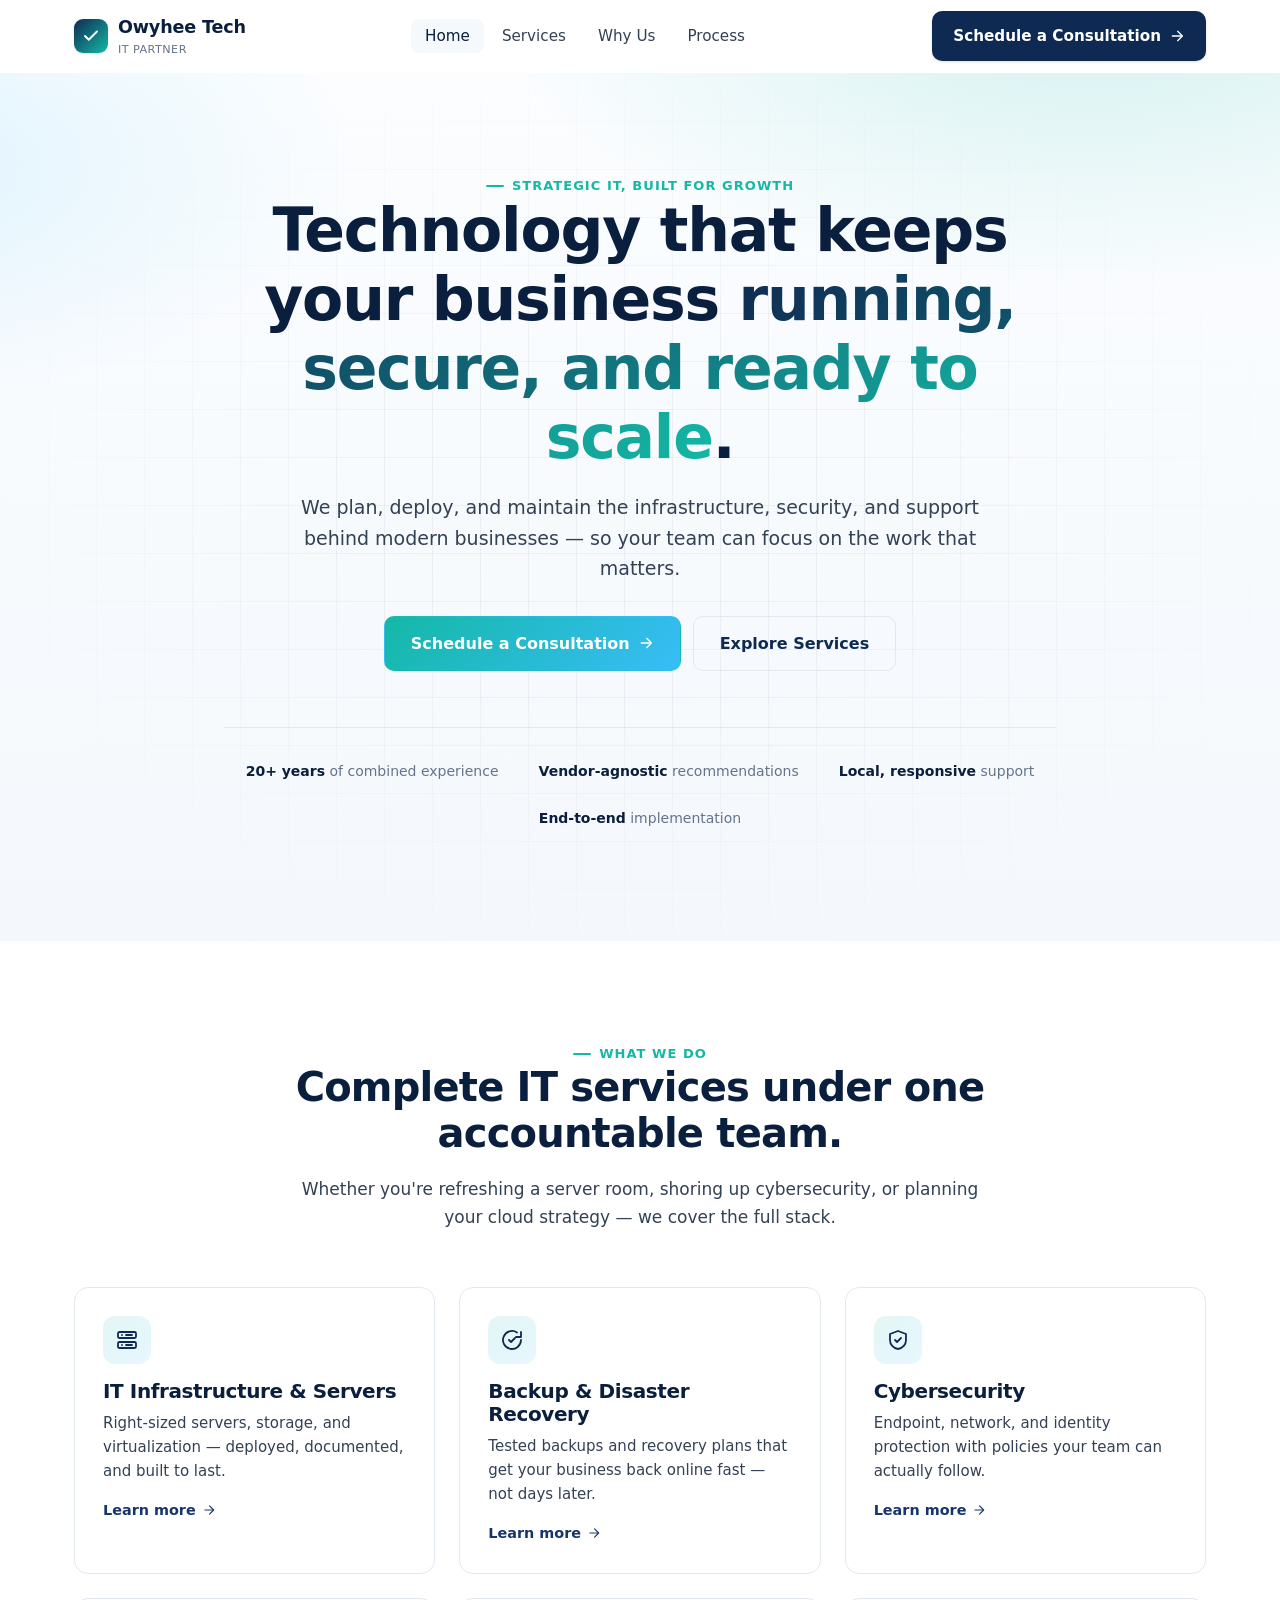
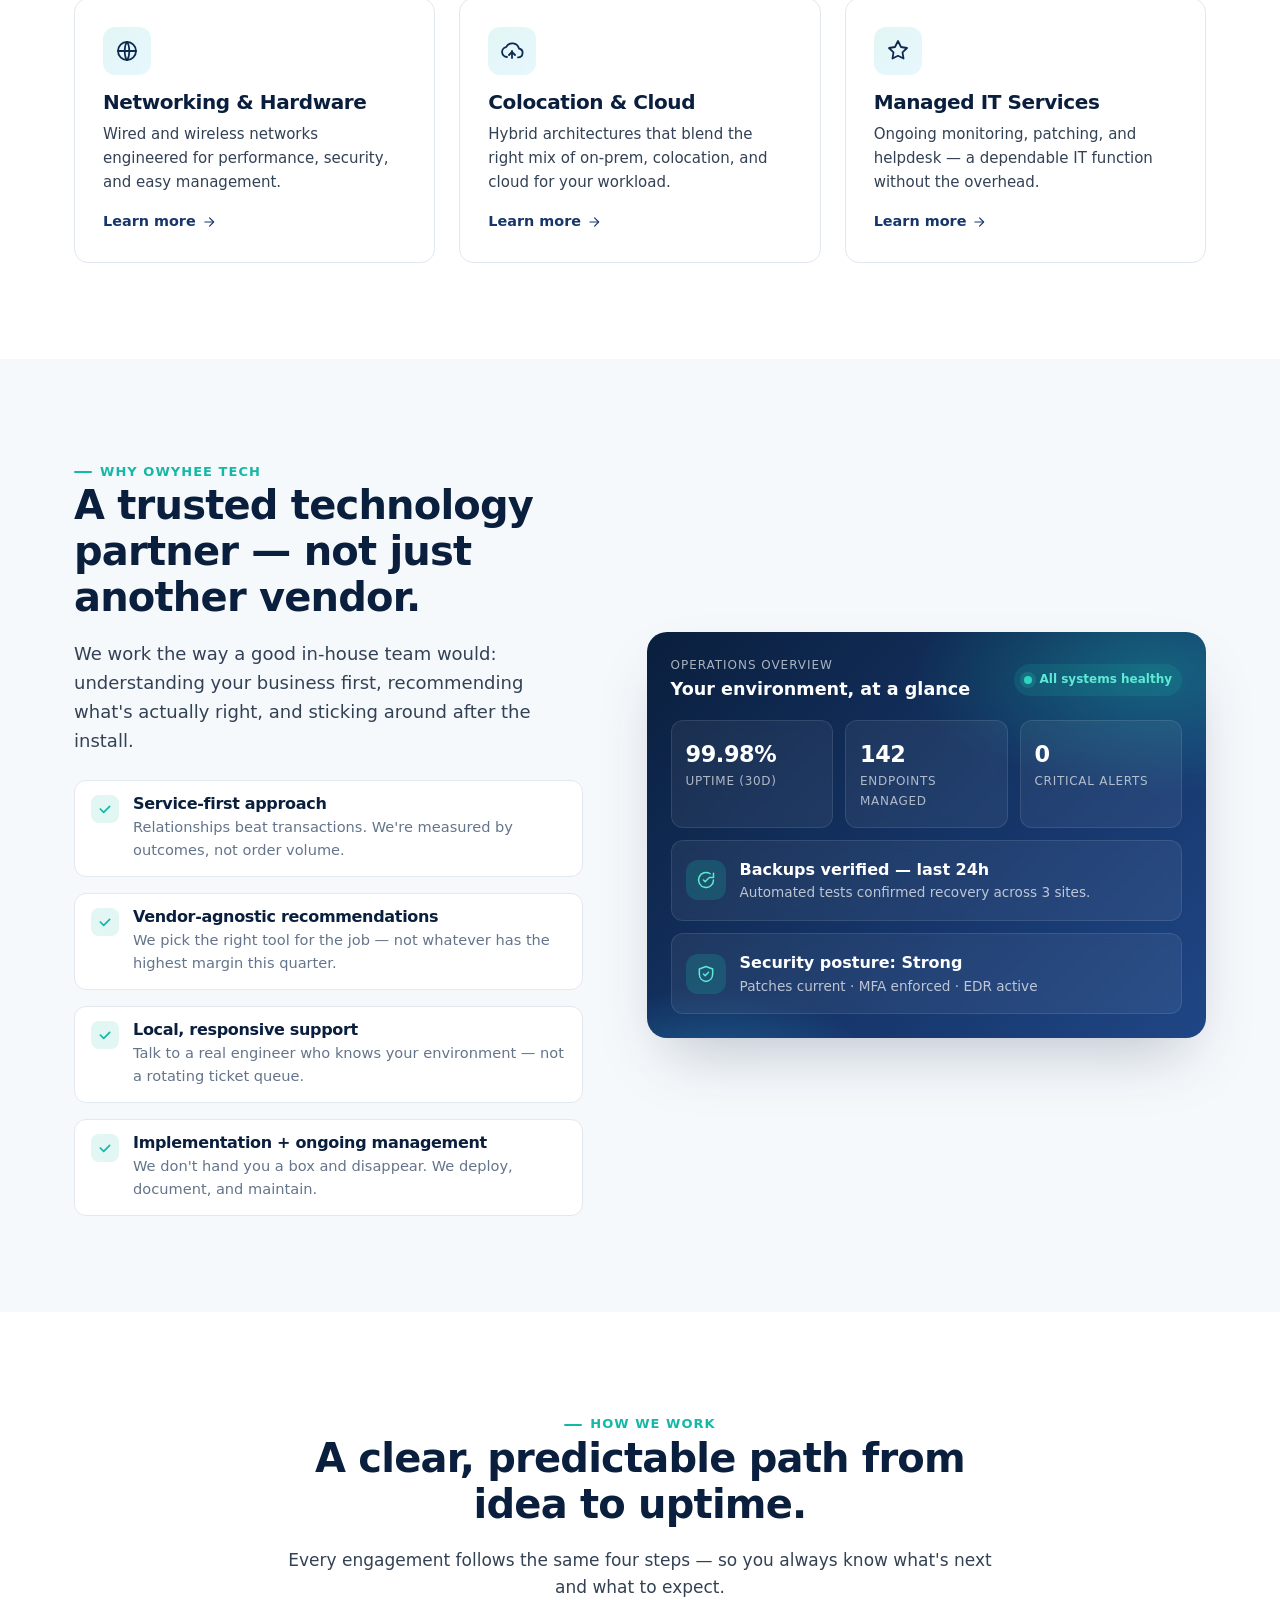
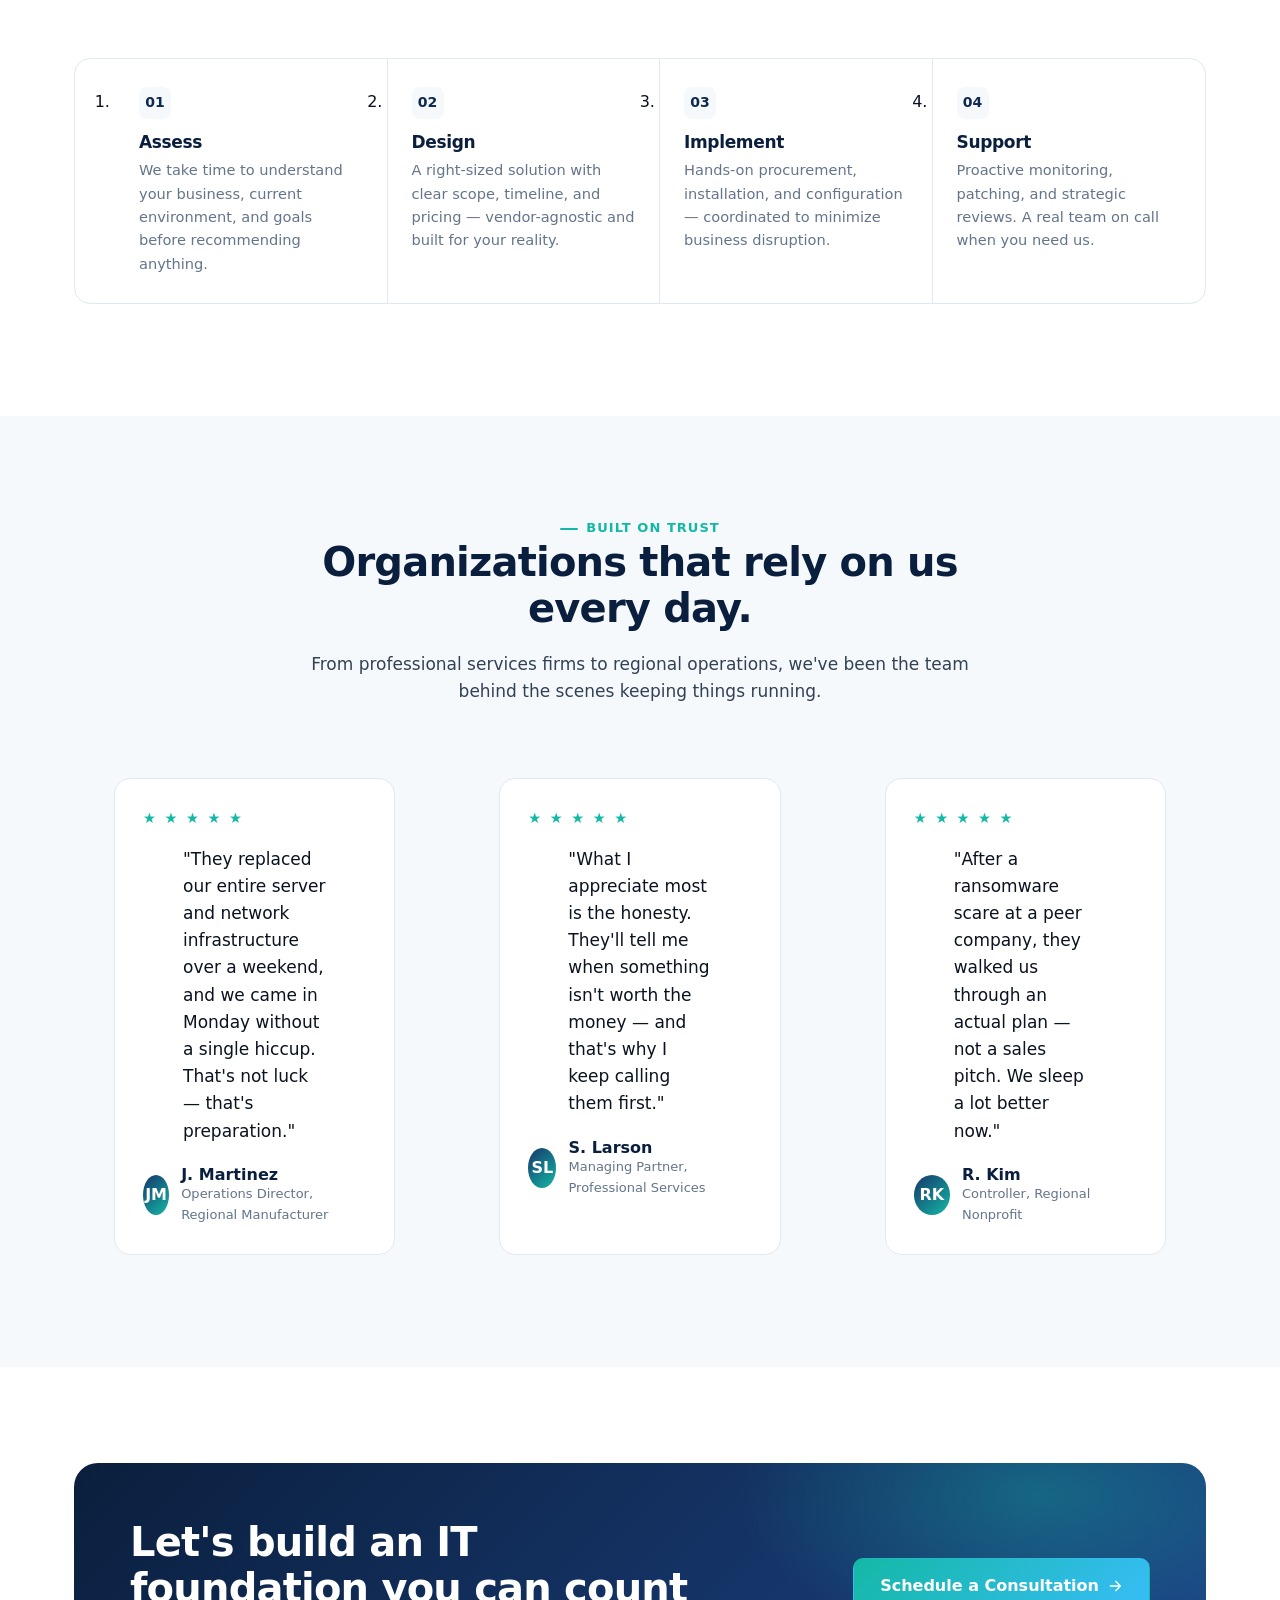
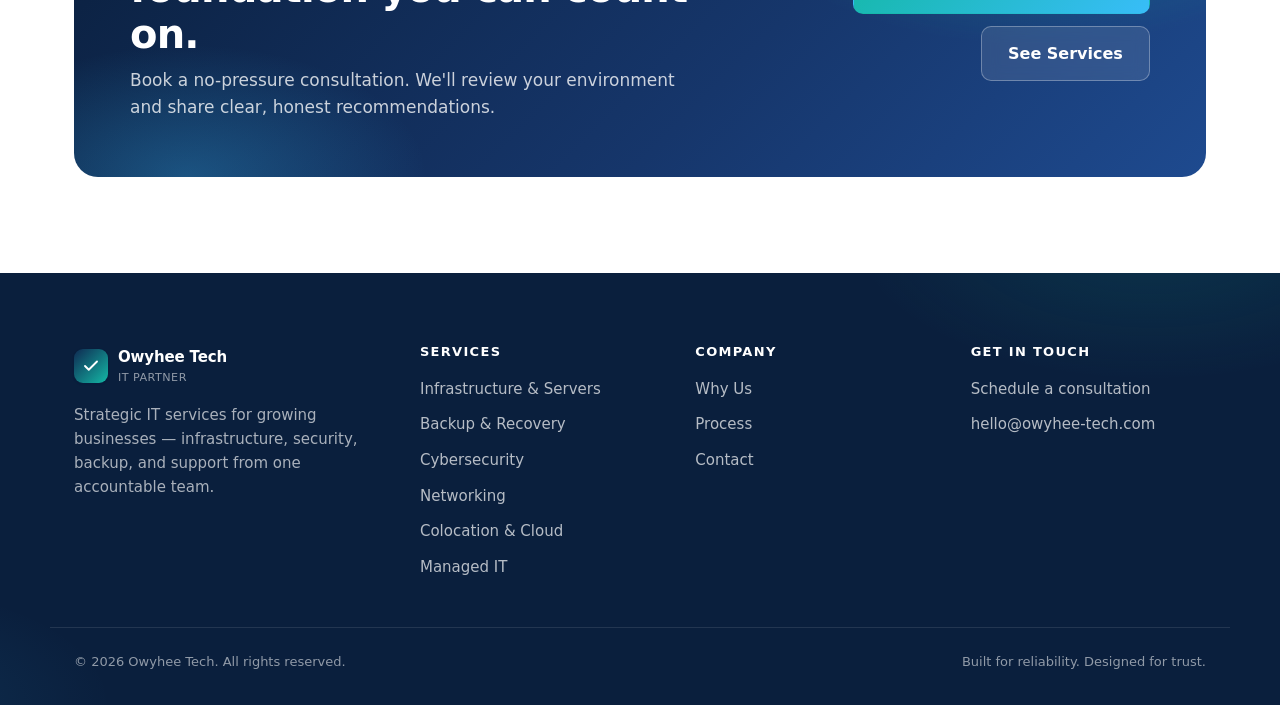
==== commit 57f6e17b: "Add Services page and refine homepage markup - New services.html with 6 service detail sections, pro" ====
--- a/index.html
+++ b/index.html
@@ -1,25 +1,31 @@
 <!doctype html>
 <html lang="en">
 <head>
-<meta charset="utf-8" />
-<meta name="viewport" content="width=device-width,initial-scale=1" />
-<title>Owyhee Tech — Your Strategic IT Partner for Infrastructure, Security & Support</title>
-<meta name="description" content="Owyhee Tech helps small and mid-sized businesses plan, deploy, and maintain reliable IT infrastructure, cybersecurity, and backup systems — backed by responsive, hands-on support." />
-<meta name="theme-color" content="#0a1f3d" />
-<meta property="og:title" content="Owyhee Tech — Strategic IT Partner" />
-<meta property="og:description" content="Reliable infrastructure, proactive security, and long-term support from a trusted IT partner." />
-<meta property="og:type" content="website" />
-<link rel="preconnect" href="https://fonts.googleapis.com" />
-<link rel="preconnect" href="https://fonts.gstatic.com" crossorigin />
-<link rel="stylesheet" href="https://fonts.googleapis.com/css2?family=Inter:wght@400;500;600;700&family=Manrope:wght@600;700;800&display=swap" />
-<link rel="stylesheet" href="assets/css/styles.css" />
-<link rel="icon" href="data:image/svg+xml;utf8,<svg xmlns='http://www.w3.org/2000/svg' viewBox='0 0 32 32'><rect width='32' height='32' rx='8' fill='%230a1f3d'/><path d='M10 16l4 4 8-8' stroke='%2314b8a6' stroke-width='2.5' fill='none' stroke-linecap='round' stroke-linejoin='round'/></svg>" />
+  <meta charset="utf-8" />
+  <meta name="viewport" content="width=device-width, initial-scale=1" />
+  <title>Owyhee Tech — Strategic IT Services & Managed Support</title>
+  <meta name="description" content="Reliable IT infrastructure, cybersecurity, backup, and managed support for growing businesses. A trusted IT partner — not just a vendor." />
+  <meta name="theme-color" content="#0a1f3d" />
+  <meta name="robots" content="index, follow" />
+
+  <!-- Open Graph -->
+  <meta property="og:title" content="Owyhee Tech — Strategic IT Partner" />
+  <meta property="og:description" content="Reliable infrastructure, proactive security, and long-term support from a trusted IT partner." />
+  <meta property="og:type" content="website" />
+
+  <link rel="stylesheet" href="assets/css/styles.css" />
+  <link rel="icon" href="data:image/svg+xml;utf8,<svg xmlns='http://www.w3.org/2000/svg' viewBox='0 0 32 32'><rect width='32' height='32' rx='8' fill='%230a1f3d'/><path d='M10 16l4 4 8-8' stroke='%2314b8a6' stroke-width='2.5' fill='none' stroke-linecap='round' stroke-linejoin='round'/></svg>" />
 </head>
 <body>
 
+<a href="#main" class="skip-link">Skip to content</a>
+
+<!-- ==========================================================================
+     Header / Navigation
+========================================================================== -->
 <header class="nav" aria-label="Primary">
   <div class="container nav-inner">
-    <a href="index.html" class="brand" aria-label="Owyhee Tech home">
+    <a href="/" class="brand" aria-label="Owyhee Tech home">
       <span class="brand-mark" aria-hidden="true">
         <svg viewBox="0 0 24 24" fill="none" stroke="currentColor" stroke-width="2.5" stroke-linecap="round" stroke-linejoin="round"><path d="M4 12l5 5L20 6"/></svg>
       </span>
@@ -28,378 +34,357 @@
         <small>IT Partner</small>
       </span>
     </a>
-    <nav>
+
+    <nav aria-label="Main">
       <ul class="nav-links">
-        <li><a href="index.html">Home</a></li>
-        <li><a href="services.html">Services</a></li>
-        <li><a href="about.html">About</a></li>
-        <li><a href="contact.html">Contact</a></li>
+        <li><a href="/" class="active">Home</a></li>
+        <li><a href="#services">Services</a></li>
+        <li><a href="#why">Why Us</a></li>
+        <li><a href="#process">Process</a></li>
       </ul>
     </nav>
-    <a href="contact.html" class="btn btn-primary nav-cta">
+
+    <a href="#contact" class="btn btn-primary nav-cta">
       Schedule a Consultation
-      <svg viewBox="0 0 24 24" fill="none" stroke="currentColor" stroke-width="2" stroke-linecap="round" stroke-linejoin="round"><path d="M5 12h14"/><path d="M13 5l7 7-7 7"/></svg>
+      <svg viewBox="0 0 24 24" fill="none" stroke="currentColor" stroke-width="2" stroke-linecap="round" stroke-linejoin="round" aria-hidden="true"><path d="M5 12h14"/><path d="M13 5l7 7-7 7"/></svg>
     </a>
-    <button class="nav-toggle" aria-label="Open menu" aria-expanded="false">
-      <svg viewBox="0 0 24 24" fill="none" stroke="currentColor" stroke-width="2" stroke-linecap="round"><path d="M3 6h18M3 12h18M3 18h18"/></svg>
+
+    <button class="nav-toggle" aria-label="Open menu" aria-expanded="false" aria-controls="nav-links">
+      <svg viewBox="0 0 24 24" fill="none" stroke="currentColor" stroke-width="2" stroke-linecap="round" aria-hidden="true"><path d="M3 6h18M3 12h18M3 18h18"/></svg>
     </button>
   </div>
 </header>
 
-<main>
-
-<!-- HERO -->
-<section class="hero">
-  <div class="container hero-inner">
-    <span class="eyebrow reveal">Strategic IT, Built for Growth</span>
-    <h1 class="reveal" data-delay="1">
-      Technology that keeps your business <span class="grad">running, secure, and ready to scale</span>.
-    </h1>
-    <p class="lead reveal" data-delay="2">
-      We plan, deploy, and maintain the infrastructure, security, and support systems behind modern businesses — so your team can focus on the work that matters.
-    </p>
-    <div class="hero-ctas reveal" data-delay="3">
-      <a href="contact.html" class="btn btn-accent btn-lg">
-        Schedule a Consultation
-        <svg viewBox="0 0 24 24" fill="none" stroke="currentColor" stroke-width="2" stroke-linecap="round" stroke-linejoin="round"><path d="M5 12h14"/><path d="M13 5l7 7-7 7"/></svg>
-      </a>
-      <a href="services.html" class="btn btn-ghost btn-lg">Explore Services</a>
-    </div>
-
-    <div class="hero-trust reveal" data-delay="4">
-      <span><strong>20+ years</strong> of combined IT experience</span>
-      <span><strong>Vendor-agnostic</strong> recommendations</span>
-      <span><strong>Local, responsive</strong> support</span>
-      <span><strong>End-to-end</strong> implementation</span>
-    </div>
-  </div>
-</section>
-
-<!-- CORE VALUE PROPOSITION -->
-<section class="section">
-  <div class="container">
-    <div class="section-head reveal">
-      <span class="eyebrow">Why businesses choose us</span>
-      <h2>A partner who owns the outcome — not just the order.</h2>
-      <p>We design IT the way we'd run our own business: practical, right-sized, and built to keep working long after go-live.</p>
-    </div>
-
-    <div class="grid grid-4">
-      <div class="card pillar reveal">
-        <div class="icon-badge">
-          <svg viewBox="0 0 24 24" fill="none" stroke="currentColor" stroke-width="1.8" stroke-linecap="round" stroke-linejoin="round"><rect x="3" y="4" width="18" height="8" rx="2"/><rect x="3" y="14" width="18" height="6" rx="2"/><path d="M7 8h.01M7 17h.01"/></svg>
+<main id="main">
+
+  <!-- ========================================================================
+       Hero
+  ======================================================================== -->
+  <section class="hero" aria-labelledby="hero-title">
+    <div class="container hero-inner">
+      <span class="eyebrow reveal">Strategic IT, Built for Growth</span>
+      <h1 id="hero-title" class="reveal" data-delay="1">
+        Technology that keeps your business
+        <span class="grad">running, secure, and ready to scale</span>.
+      </h1>
+      <p class="lead reveal" data-delay="2">
+        We plan, deploy, and maintain the infrastructure, security, and support behind modern businesses — so your team can focus on the work that matters.
+      </p>
+      <div class="hero-ctas reveal" data-delay="3">
+        <a href="#contact" class="btn btn-accent btn-lg">
+          Schedule a Consultation
+          <svg viewBox="0 0 24 24" fill="none" stroke="currentColor" stroke-width="2" stroke-linecap="round" stroke-linejoin="round" aria-hidden="true"><path d="M5 12h14"/><path d="M13 5l7 7-7 7"/></svg>
+        </a>
+        <a href="#services" class="btn btn-ghost btn-lg">Explore Services</a>
+      </div>
+
+      <div class="hero-trust reveal" data-delay="4">
+        <span><strong>20+ years</strong> of combined experience</span>
+        <span><strong>Vendor-agnostic</strong> recommendations</span>
+        <span><strong>Local, responsive</strong> support</span>
+        <span><strong>End-to-end</strong> implementation</span>
+      </div>
+    </div>
+  </section>
+
+  <!-- ========================================================================
+       Services Overview
+  ======================================================================== -->
+  <section id="services" class="section" aria-labelledby="services-title">
+    <div class="container">
+      <div class="section-head reveal">
+        <span class="eyebrow">What we do</span>
+        <h2 id="services-title">Complete IT services under one accountable team.</h2>
+        <p>Whether you're refreshing a server room, shoring up cybersecurity, or planning your cloud strategy — we cover the full stack.</p>
+      </div>
+
+      <div class="grid grid-3">
+        <article class="card reveal">
+          <div class="icon-badge" aria-hidden="true">
+            <svg viewBox="0 0 24 24" fill="none" stroke="currentColor" stroke-width="1.8" stroke-linecap="round" stroke-linejoin="round"><rect x="3" y="4" width="18" height="6" rx="1.5"/><rect x="3" y="14" width="18" height="6" rx="1.5"/><path d="M7 7h.01M7 17h.01M11 7h6M11 17h6"/></svg>
+          </div>
+          <h3>IT Infrastructure &amp; Servers</h3>
+          <p>Right-sized servers, storage, and virtualization — deployed, documented, and built to last.</p>
+          <a class="card-link" href="#contact">Learn more
+            <svg viewBox="0 0 24 24" fill="none" stroke="currentColor" stroke-width="2" stroke-linecap="round" stroke-linejoin="round" aria-hidden="true"><path d="M5 12h14"/><path d="M13 5l7 7-7 7"/></svg>
+          </a>
+        </article>
+
+        <article class="card reveal" data-delay="1">
+          <div class="icon-badge" aria-hidden="true">
+            <svg viewBox="0 0 24 24" fill="none" stroke="currentColor" stroke-width="1.8" stroke-linecap="round" stroke-linejoin="round"><path d="M21 12a9 9 0 11-4-7.5"/><path d="M21 4v5h-5"/><path d="M9 12l2 2 4-4"/></svg>
+          </div>
+          <h3>Backup &amp; Disaster Recovery</h3>
+          <p>Tested backups and recovery plans that get your business back online fast — not days later.</p>
+          <a class="card-link" href="#contact">Learn more
+            <svg viewBox="0 0 24 24" fill="none" stroke="currentColor" stroke-width="2" stroke-linecap="round" stroke-linejoin="round" aria-hidden="true"><path d="M5 12h14"/><path d="M13 5l7 7-7 7"/></svg>
+          </a>
+        </article>
+
+        <article class="card reveal" data-delay="2">
+          <div class="icon-badge" aria-hidden="true">
+            <svg viewBox="0 0 24 24" fill="none" stroke="currentColor" stroke-width="1.8" stroke-linecap="round" stroke-linejoin="round"><path d="M12 3l8 3v6c0 4.5-3.2 8.3-8 9-4.8-.7-8-4.5-8-9V6l8-3z"/><path d="M9 12l2 2 4-4"/></svg>
+          </div>
+          <h3>Cybersecurity</h3>
+          <p>Endpoint, network, and identity protection with policies your team can actually follow.</p>
+          <a class="card-link" href="#contact">Learn more
+            <svg viewBox="0 0 24 24" fill="none" stroke="currentColor" stroke-width="2" stroke-linecap="round" stroke-linejoin="round" aria-hidden="true"><path d="M5 12h14"/><path d="M13 5l7 7-7 7"/></svg>
+          </a>
+        </article>
+
+        <article class="card reveal">
+          <div class="icon-badge" aria-hidden="true">
+            <svg viewBox="0 0 24 24" fill="none" stroke="currentColor" stroke-width="1.8" stroke-linecap="round" stroke-linejoin="round"><circle cx="12" cy="12" r="9"/><path d="M3 12h18"/><path d="M12 3c3 3.5 3 14.5 0 18"/><path d="M12 3c-3 3.5-3 14.5 0 18"/></svg>
+          </div>
+          <h3>Networking &amp; Hardware</h3>
+          <p>Wired and wireless networks engineered for performance, security, and easy management.</p>
+          <a class="card-link" href="#contact">Learn more
+            <svg viewBox="0 0 24 24" fill="none" stroke="currentColor" stroke-width="2" stroke-linecap="round" stroke-linejoin="round" aria-hidden="true"><path d="M5 12h14"/><path d="M13 5l7 7-7 7"/></svg>
+          </a>
+        </article>
+
+        <article class="card reveal" data-delay="1">
+          <div class="icon-badge" aria-hidden="true">
+            <svg viewBox="0 0 24 24" fill="none" stroke="currentColor" stroke-width="1.8" stroke-linecap="round" stroke-linejoin="round"><path d="M7 18a5 5 0 01-.9-9.9A7 7 0 0119 9.5a4.5 4.5 0 01-1 8.9"/><path d="M12 12v7"/><path d="M9 16l3-3 3 3"/></svg>
+          </div>
+          <h3>Colocation &amp; Cloud</h3>
+          <p>Hybrid architectures that blend the right mix of on-prem, colocation, and cloud for your workload.</p>
+          <a class="card-link" href="#contact">Learn more
+            <svg viewBox="0 0 24 24" fill="none" stroke="currentColor" stroke-width="2" stroke-linecap="round" stroke-linejoin="round" aria-hidden="true"><path d="M5 12h14"/><path d="M13 5l7 7-7 7"/></svg>
+          </a>
+        </article>
+
+        <article class="card reveal" data-delay="2">
+          <div class="icon-badge" aria-hidden="true">
+            <svg viewBox="0 0 24 24" fill="none" stroke="currentColor" stroke-width="1.8" stroke-linecap="round" stroke-linejoin="round"><path d="M12 2l3 6 6 1-4.5 4.3 1 6.2L12 16.8 6.5 19.5l1-6.2L3 9l6-1 3-6z"/></svg>
+          </div>
+          <h3>Managed IT Services</h3>
+          <p>Ongoing monitoring, patching, and helpdesk — a dependable IT function without the overhead.</p>
+          <a class="card-link" href="#contact">Learn more
+            <svg viewBox="0 0 24 24" fill="none" stroke="currentColor" stroke-width="2" stroke-linecap="round" stroke-linejoin="round" aria-hidden="true"><path d="M5 12h14"/><path d="M13 5l7 7-7 7"/></svg>
+          </a>
+        </article>
+      </div>
+    </div>
+  </section>
+
+  <!-- ========================================================================
+       Why Choose Us
+  ======================================================================== -->
+  <section id="why" class="section section-soft" aria-labelledby="why-title">
+    <div class="container">
+      <div class="feature-row">
+        <div class="reveal">
+          <span class="eyebrow">Why Owyhee Tech</span>
+          <h2 id="why-title">A trusted technology partner — not just another vendor.</h2>
+          <p class="lead">
+            We work the way a good in-house team would: understanding your business first, recommending what's actually right, and sticking around after the install.
+          </p>
+          <ul class="feature-list">
+            <li>
+              <span class="check" aria-hidden="true">
+                <svg viewBox="0 0 24 24" fill="none" stroke="currentColor" stroke-width="2.5" stroke-linecap="round" stroke-linejoin="round"><path d="M5 12l5 5 9-9"/></svg>
+              </span>
+              <div>
+                <h4>Service-first approach</h4>
+                <p>Relationships beat transactions. We're measured by outcomes, not order volume.</p>
+              </div>
+            </li>
+            <li>
+              <span class="check" aria-hidden="true">
+                <svg viewBox="0 0 24 24" fill="none" stroke="currentColor" stroke-width="2.5" stroke-linecap="round" stroke-linejoin="round"><path d="M5 12l5 5 9-9"/></svg>
+              </span>
+              <div>
+                <h4>Vendor-agnostic recommendations</h4>
+                <p>We pick the right tool for the job — not whatever has the highest margin this quarter.</p>
+              </div>
+            </li>
+            <li>
+              <span class="check" aria-hidden="true">
+                <svg viewBox="0 0 24 24" fill="none" stroke="currentColor" stroke-width="2.5" stroke-linecap="round" stroke-linejoin="round"><path d="M5 12l5 5 9-9"/></svg>
+              </span>
+              <div>
+                <h4>Local, responsive support</h4>
+                <p>Talk to a real engineer who knows your environment — not a rotating ticket queue.</p>
+              </div>
+            </li>
+            <li>
+              <span class="check" aria-hidden="true">
+                <svg viewBox="0 0 24 24" fill="none" stroke="currentColor" stroke-width="2.5" stroke-linecap="round" stroke-linejoin="round"><path d="M5 12l5 5 9-9"/></svg>
+              </span>
+              <div>
+                <h4>Implementation + ongoing management</h4>
+                <p>We don't hand you a box and disappear. We deploy, document, and maintain.</p>
+              </div>
+            </li>
+          </ul>
         </div>
-        <h3>Reliable Infrastructure</h3>
-        <p>Servers, storage, and networks designed for uptime — sized for today and built to grow with you.</p>
-      </div>
-      <div class="card pillar reveal" data-delay="1">
-        <div class="icon-badge">
-          <svg viewBox="0 0 24 24" fill="none" stroke="currentColor" stroke-width="1.8" stroke-linecap="round" stroke-linejoin="round"><path d="M12 3l8 3v6c0 4.5-3.2 8.3-8 9-4.8-.7-8-4.5-8-9V6l8-3z"/><path d="M9 12l2 2 4-4"/></svg>
+
+        <aside class="visual reveal" data-delay="2" aria-hidden="true">
+          <div class="visual-header">
+            <div>
+              <div class="visual-header-label">Operations Overview</div>
+              <div class="visual-header-title">Your environment, at a glance</div>
+            </div>
+            <span class="visual-status">All systems healthy</span>
+          </div>
+          <div class="visual-grid">
+            <div class="visual-tile">
+              <div class="metric">99.98%</div>
+              <div class="label">Uptime (30d)</div>
+            </div>
+            <div class="visual-tile">
+              <div class="metric">142</div>
+              <div class="label">Endpoints managed</div>
+            </div>
+            <div class="visual-tile">
+              <div class="metric">0</div>
+              <div class="label">Critical alerts</div>
+            </div>
+            <div class="visual-tile wide">
+              <div class="icon-badge">
+                <svg viewBox="0 0 24 24" fill="none" stroke="currentColor" stroke-width="1.8" stroke-linecap="round" stroke-linejoin="round"><path d="M21 12a9 9 0 11-4-7.5"/><path d="M21 4v5h-5"/><path d="M9 12l2 2 4-4"/></svg>
+              </div>
+              <div>
+                <div class="headline">Backups verified — last 24h</div>
+                <p class="sub">Automated tests confirmed recovery across 3 sites.</p>
+              </div>
+            </div>
+            <div class="visual-tile wide">
+              <div class="icon-badge">
+                <svg viewBox="0 0 24 24" fill="none" stroke="currentColor" stroke-width="1.8" stroke-linecap="round" stroke-linejoin="round"><path d="M12 3l8 3v6c0 4.5-3.2 8.3-8 9-4.8-.7-8-4.5-8-9V6l8-3z"/><path d="M9 12l2 2 4-4"/></svg>
+              </div>
+              <div>
+                <div class="headline">Security posture: Strong</div>
+                <p class="sub">Patches current · MFA enforced · EDR active</p>
+              </div>
+            </div>
+          </div>
+        </aside>
+      </div>
+    </div>
+  </section>
+
+  <!-- ========================================================================
+       Process
+  ======================================================================== -->
+  <section id="process" class="section" aria-labelledby="process-title">
+    <div class="container">
+      <div class="section-head reveal">
+        <span class="eyebrow">How we work</span>
+        <h2 id="process-title">A clear, predictable path from idea to uptime.</h2>
+        <p>Every engagement follows the same four steps — so you always know what's next and what to expect.</p>
+      </div>
+
+      <ol class="process reveal" aria-label="Our four-step process">
+        <li class="process-step">
+          <div class="process-num" aria-hidden="true">01</div>
+          <h3>Assess</h3>
+          <p>We take time to understand your business, current environment, and goals before recommending anything.</p>
+        </li>
+        <li class="process-step">
+          <div class="process-num" aria-hidden="true">02</div>
+          <h3>Design</h3>
+          <p>A right-sized solution with clear scope, timeline, and pricing — vendor-agnostic and built for your reality.</p>
+        </li>
+        <li class="process-step">
+          <div class="process-num" aria-hidden="true">03</div>
+          <h3>Implement</h3>
+          <p>Hands-on procurement, installation, and configuration — coordinated to minimize business disruption.</p>
+        </li>
+        <li class="process-step">
+          <div class="process-num" aria-hidden="true">04</div>
+          <h3>Support</h3>
+          <p>Proactive monitoring, patching, and strategic reviews. A real team on call when you need us.</p>
+        </li>
+      </ol>
+    </div>
+  </section>
+
+  <!-- ========================================================================
+       Testimonials
+  ======================================================================== -->
+  <section class="section section-soft" aria-labelledby="testimonials-title">
+    <div class="container">
+      <div class="section-head reveal">
+        <span class="eyebrow">Built on trust</span>
+        <h2 id="testimonials-title">Organizations that rely on us every day.</h2>
+        <p>From professional services firms to regional operations, we've been the team behind the scenes keeping things running.</p>
+      </div>
+
+      <div class="grid grid-3">
+        <figure class="testimonial reveal">
+          <div class="stars" aria-label="5 out of 5 stars">★ ★ ★ ★ ★</div>
+          <blockquote><p>"They replaced our entire server and network infrastructure over a weekend, and we came in Monday without a single hiccup. That's not luck — that's preparation."</p></blockquote>
+          <figcaption class="who">
+            <div class="avatar" aria-hidden="true">JM</div>
+            <div>
+              <div class="name">J. Martinez</div>
+              <div class="role">Operations Director, Regional Manufacturer</div>
+            </div>
+          </figcaption>
+        </figure>
+
+        <figure class="testimonial reveal" data-delay="1">
+          <div class="stars" aria-label="5 out of 5 stars">★ ★ ★ ★ ★</div>
+          <blockquote><p>"What I appreciate most is the honesty. They'll tell me when something isn't worth the money — and that's why I keep calling them first."</p></blockquote>
+          <figcaption class="who">
+            <div class="avatar" aria-hidden="true">SL</div>
+            <div>
+              <div class="name">S. Larson</div>
+              <div class="role">Managing Partner, Professional Services</div>
+            </div>
+          </figcaption>
+        </figure>
+
+        <figure class="testimonial reveal" data-delay="2">
+          <div class="stars" aria-label="5 out of 5 stars">★ ★ ★ ★ ★</div>
+          <blockquote><p>"After a ransomware scare at a peer company, they walked us through an actual plan — not a sales pitch. We sleep a lot better now."</p></blockquote>
+          <figcaption class="who">
+            <div class="avatar" aria-hidden="true">RK</div>
+            <div>
+              <div class="name">R. Kim</div>
+              <div class="role">Controller, Regional Nonprofit</div>
+            </div>
+          </figcaption>
+        </figure>
+      </div>
+    </div>
+  </section>
+
+  <!-- ========================================================================
+       CTA
+  ======================================================================== -->
+  <section id="contact" class="section" aria-labelledby="cta-title">
+    <div class="container">
+      <div class="cta-band reveal">
+        <div class="cta-band-inner">
+          <div>
+            <h2 id="cta-title">Let's build an IT foundation you can count on.</h2>
+            <p>Book a no-pressure consultation. We'll review your environment and share clear, honest recommendations.</p>
+          </div>
+          <div class="cta-band-actions">
+            <a href="mailto:hello@owyhee-tech.com" class="btn btn-accent btn-lg">
+              Schedule a Consultation
+              <svg viewBox="0 0 24 24" fill="none" stroke="currentColor" stroke-width="2" stroke-linecap="round" stroke-linejoin="round" aria-hidden="true"><path d="M5 12h14"/><path d="M13 5l7 7-7 7"/></svg>
+            </a>
+            <a href="#services" class="btn btn-light btn-lg">See Services</a>
+          </div>
         </div>
-        <h3>Security First</h3>
-        <p>Layered protection and clear policies that reduce risk without getting in your team's way.</p>
-      </div>
-      <div class="card pillar reveal" data-delay="2">
-        <div class="icon-badge">
-          <svg viewBox="0 0 24 24" fill="none" stroke="currentColor" stroke-width="1.8" stroke-linecap="round" stroke-linejoin="round"><path d="M4 7h16M4 12h16M4 17h10"/><path d="M18 17l2 2 3-3"/></svg>
-        </div>
-        <h3>End-to-End Service</h3>
-        <p>From assessment to rollout, we handle procurement, installation, and every step in between.</p>
-      </div>
-      <div class="card pillar reveal" data-delay="3">
-        <div class="icon-badge">
-          <svg viewBox="0 0 24 24" fill="none" stroke="currentColor" stroke-width="1.8" stroke-linecap="round" stroke-linejoin="round"><path d="M21 12a9 9 0 11-3-6.7"/><path d="M21 4v5h-5"/></svg>
-        </div>
-        <h3>Long-Term Support</h3>
-        <p>Proactive monitoring, regular reviews, and a team that picks up the phone when things matter.</p>
-      </div>
-    </div>
-  </div>
-</section>
-
-<!-- SERVICES OVERVIEW -->
-<section class="section" style="background: var(--bg-soft);">
-  <div class="container">
-    <div class="section-head reveal">
-      <span class="eyebrow">What we do</span>
-      <h2>Complete IT services under one accountable team.</h2>
-      <p>Whether you're refreshing a server room, shoring up cybersecurity, or planning your cloud strategy — we cover the full stack.</p>
-    </div>
-
-    <div class="grid grid-3">
-      <div class="card reveal">
-        <div class="icon-badge">
-          <svg viewBox="0 0 24 24" fill="none" stroke="currentColor" stroke-width="1.8" stroke-linecap="round" stroke-linejoin="round"><rect x="3" y="4" width="18" height="6" rx="1.5"/><rect x="3" y="14" width="18" height="6" rx="1.5"/><path d="M7 7h.01M7 17h.01M11 7h6M11 17h6"/></svg>
-        </div>
-        <h3>IT Infrastructure &amp; Servers</h3>
-        <p>Right-sized servers, storage, and virtualization — deployed, documented, and built to last.</p>
-        <a class="card-link" href="services.html#infrastructure">Learn more
-          <svg viewBox="0 0 24 24" fill="none" stroke="currentColor" stroke-width="2" stroke-linecap="round" stroke-linejoin="round"><path d="M5 12h14"/><path d="M13 5l7 7-7 7"/></svg>
-        </a>
-      </div>
-
-      <div class="card reveal" data-delay="1">
-        <div class="icon-badge">
-          <svg viewBox="0 0 24 24" fill="none" stroke="currentColor" stroke-width="1.8" stroke-linecap="round" stroke-linejoin="round"><path d="M21 12a9 9 0 11-4-7.5"/><path d="M21 4v5h-5"/><path d="M9 12l2 2 4-4"/></svg>
-        </div>
-        <h3>Backup &amp; Disaster Recovery</h3>
-        <p>Tested backups and recovery plans that get your business back online fast — not days later.</p>
-        <a class="card-link" href="services.html#backup">Learn more
-          <svg viewBox="0 0 24 24" fill="none" stroke="currentColor" stroke-width="2" stroke-linecap="round" stroke-linejoin="round"><path d="M5 12h14"/><path d="M13 5l7 7-7 7"/></svg>
-        </a>
-      </div>
-
-      <div class="card reveal" data-delay="2">
-        <div class="icon-badge">
-          <svg viewBox="0 0 24 24" fill="none" stroke="currentColor" stroke-width="1.8" stroke-linecap="round" stroke-linejoin="round"><path d="M12 3l8 3v6c0 4.5-3.2 8.3-8 9-4.8-.7-8-4.5-8-9V6l8-3z"/></svg>
-        </div>
-        <h3>Cybersecurity</h3>
-        <p>Endpoint, network, and identity protection with policies your team can actually follow.</p>
-        <a class="card-link" href="services.html#security">Learn more
-          <svg viewBox="0 0 24 24" fill="none" stroke="currentColor" stroke-width="2" stroke-linecap="round" stroke-linejoin="round"><path d="M5 12h14"/><path d="M13 5l7 7-7 7"/></svg>
-        </a>
-      </div>
-
-      <div class="card reveal">
-        <div class="icon-badge">
-          <svg viewBox="0 0 24 24" fill="none" stroke="currentColor" stroke-width="1.8" stroke-linecap="round" stroke-linejoin="round"><circle cx="12" cy="12" r="9"/><path d="M3 12h18"/><path d="M12 3c3 3.5 3 14.5 0 18"/><path d="M12 3c-3 3.5-3 14.5 0 18"/></svg>
-        </div>
-        <h3>Networking &amp; Hardware</h3>
-        <p>Wired and wireless networks engineered for performance, security, and easy management.</p>
-        <a class="card-link" href="services.html#networking">Learn more
-          <svg viewBox="0 0 24 24" fill="none" stroke="currentColor" stroke-width="2" stroke-linecap="round" stroke-linejoin="round"><path d="M5 12h14"/><path d="M13 5l7 7-7 7"/></svg>
-        </a>
-      </div>
-
-      <div class="card reveal" data-delay="1">
-        <div class="icon-badge">
-          <svg viewBox="0 0 24 24" fill="none" stroke="currentColor" stroke-width="1.8" stroke-linecap="round" stroke-linejoin="round"><path d="M7 18a5 5 0 01-.9-9.9A7 7 0 0119 9.5a4.5 4.5 0 01-1 8.9"/><path d="M12 12v7"/><path d="M9 16l3-3 3 3"/></svg>
-        </div>
-        <h3>Colocation &amp; Cloud</h3>
-        <p>Hybrid architectures that blend the right mix of on-prem, colocation, and cloud for your workload.</p>
-        <a class="card-link" href="services.html#cloud">Learn more
-          <svg viewBox="0 0 24 24" fill="none" stroke="currentColor" stroke-width="2" stroke-linecap="round" stroke-linejoin="round"><path d="M5 12h14"/><path d="M13 5l7 7-7 7"/></svg>
-        </a>
-      </div>
-
-      <div class="card reveal" data-delay="2">
-        <div class="icon-badge">
-          <svg viewBox="0 0 24 24" fill="none" stroke="currentColor" stroke-width="1.8" stroke-linecap="round" stroke-linejoin="round"><path d="M12 2l3 6 6 1-4.5 4.3 1 6.2L12 16.8 6.5 19.5l1-6.2L3 9l6-1 3-6z"/></svg>
-        </div>
-        <h3>Managed IT Services</h3>
-        <p>Ongoing monitoring, patching, and helpdesk — a dependable IT function without the overhead.</p>
-        <a class="card-link" href="services.html#managed">Learn more
-          <svg viewBox="0 0 24 24" fill="none" stroke="currentColor" stroke-width="2" stroke-linecap="round" stroke-linejoin="round"><path d="M5 12h14"/><path d="M13 5l7 7-7 7"/></svg>
-        </a>
-      </div>
-    </div>
-  </div>
-</section>
-
-<!-- WHY OWYHEE TECH -->
-<section class="section">
-  <div class="container">
-    <div class="feature-row">
-      <div class="reveal">
-        <span class="eyebrow">Why Owyhee Tech</span>
-        <h2>A trusted technology partner — not just another vendor.</h2>
-        <p class="lead">
-          We work the way a good in-house team would: understanding your business first, recommending what's actually right, and sticking around after the install.
-        </p>
-        <ul class="feature-list">
-          <li>
-            <span class="check"><svg viewBox="0 0 24 24" fill="none" stroke="currentColor" stroke-width="2.5" stroke-linecap="round" stroke-linejoin="round"><path d="M5 12l5 5 9-9"/></svg></span>
-            <div>
-              <h4>Service-first approach</h4>
-              <p>Relationships beat transactions. We're measured by outcomes, not order volume.</p>
-            </div>
-          </li>
-          <li>
-            <span class="check"><svg viewBox="0 0 24 24" fill="none" stroke="currentColor" stroke-width="2.5" stroke-linecap="round" stroke-linejoin="round"><path d="M5 12l5 5 9-9"/></svg></span>
-            <div>
-              <h4>Vendor-agnostic recommendations</h4>
-              <p>We pick the right tool for the job — not whatever has the highest margin this quarter.</p>
-            </div>
-          </li>
-          <li>
-            <span class="check"><svg viewBox="0 0 24 24" fill="none" stroke="currentColor" stroke-width="2.5" stroke-linecap="round" stroke-linejoin="round"><path d="M5 12l5 5 9-9"/></svg></span>
-            <div>
-              <h4>Local, responsive support</h4>
-              <p>Talk to a real engineer who knows your environment — not a rotating ticket queue.</p>
-            </div>
-          </li>
-          <li>
-            <span class="check"><svg viewBox="0 0 24 24" fill="none" stroke="currentColor" stroke-width="2.5" stroke-linecap="round" stroke-linejoin="round"><path d="M5 12l5 5 9-9"/></svg></span>
-            <div>
-              <h4>Implementation + ongoing management</h4>
-              <p>We don't hand you a box and disappear. We deploy, document, and maintain.</p>
-            </div>
-          </li>
-        </ul>
-      </div>
-
-      <div class="visual reveal" data-delay="2" aria-hidden="true">
-        <div style="display:flex;justify-content:space-between;align-items:center;margin-bottom:16px;position:relative;">
-          <div>
-            <div style="font-size:.75rem;color:rgba(255,255,255,0.65);text-transform:uppercase;letter-spacing:.08em;">Operations Overview</div>
-            <div style="font-family:'Manrope',sans-serif;font-weight:700;color:#fff;font-size:1.1rem;">Your environment, at a glance</div>
-          </div>
-          <span class="visual-status">All systems healthy</span>
-        </div>
-        <div class="visual-grid">
-          <div class="visual-tile">
-            <div class="metric">99.98%</div>
-            <div class="label">Uptime (30d)</div>
-          </div>
-          <div class="visual-tile">
-            <div class="metric">142</div>
-            <div class="label">Endpoints managed</div>
-          </div>
-          <div class="visual-tile">
-            <div class="metric">0</div>
-            <div class="label">Critical alerts</div>
-          </div>
-          <div class="visual-tile wide">
-            <div class="icon-badge">
-              <svg viewBox="0 0 24 24" fill="none" stroke="currentColor" stroke-width="1.8" stroke-linecap="round" stroke-linejoin="round"><path d="M21 12a9 9 0 11-4-7.5"/><path d="M21 4v5h-5"/><path d="M9 12l2 2 4-4"/></svg>
-            </div>
-            <div>
-              <div style="color:#fff;font-weight:600;font-family:'Manrope',sans-serif;">Backups verified — last 24h</div>
-              <p class="sub">Automated tests confirmed recovery across 3 sites.</p>
-            </div>
-          </div>
-          <div class="visual-tile wide">
-            <div class="icon-badge">
-              <svg viewBox="0 0 24 24" fill="none" stroke="currentColor" stroke-width="1.8" stroke-linecap="round" stroke-linejoin="round"><path d="M12 3l8 3v6c0 4.5-3.2 8.3-8 9-4.8-.7-8-4.5-8-9V6l8-3z"/><path d="M9 12l2 2 4-4"/></svg>
-            </div>
-            <div>
-              <div style="color:#fff;font-weight:600;font-family:'Manrope',sans-serif;">Security posture: Strong</div>
-              <p class="sub">Patches current · MFA enforced · EDR active</p>
-            </div>
-          </div>
-        </div>
-      </div>
-    </div>
-  </div>
-</section>
-
-<!-- PROCESS -->
-<section class="section" style="background: var(--bg-soft);">
-  <div class="container">
-    <div class="section-head reveal">
-      <span class="eyebrow">How we work</span>
-      <h2>A clear, predictable path from idea to uptime.</h2>
-      <p>Every engagement follows the same four steps — so you always know what's next and what to expect.</p>
-    </div>
-
-    <div class="process reveal">
-      <div class="process-step">
-        <div class="process-num">01</div>
-        <h3>Assess</h3>
-        <p>We take time to understand your business, current environment, and goals before recommending anything.</p>
-      </div>
-      <div class="process-step">
-        <div class="process-num">02</div>
-        <h3>Design</h3>
-        <p>A right-sized solution with clear scope, timeline, and pricing — vendor-agnostic and built for your reality.</p>
-      </div>
-      <div class="process-step">
-        <div class="process-num">03</div>
-        <h3>Implement</h3>
-        <p>Hands-on procurement, installation, and configuration — coordinated to minimize business disruption.</p>
-      </div>
-      <div class="process-step">
-        <div class="process-num">04</div>
-        <h3>Support</h3>
-        <p>Proactive monitoring, patching, and strategic reviews. A real team on call when you need us.</p>
-      </div>
-    </div>
-  </div>
-</section>
-
-<!-- TESTIMONIALS / TRUST -->
-<section class="section">
-  <div class="container">
-    <div class="section-head reveal">
-      <span class="eyebrow">Built on trust</span>
-      <h2>Organizations that rely on us every day.</h2>
-      <p>From professional services firms to regional operations, we've been the team behind the scenes keeping things running.</p>
-    </div>
-
-    <div class="grid grid-3">
-      <div class="testimonial reveal">
-        <div class="stars" aria-label="5 out of 5 stars">★ ★ ★ ★ ★</div>
-        <p>"They replaced our entire server and network infrastructure over a weekend and we came in Monday without a single hiccup. That's not normal — that's preparation."</p>
-        <div class="who">
-          <div class="avatar" aria-hidden="true">JM</div>
-          <div>
-            <div class="name">J. Martinez</div>
-            <div class="role">Operations Director, Regional Manufacturer</div>
-          </div>
-        </div>
-      </div>
-      <div class="testimonial reveal" data-delay="1">
-        <div class="stars" aria-label="5 out of 5 stars">★ ★ ★ ★ ★</div>
-        <p>"What I appreciate most is the honesty. They'll tell me when something isn't worth the money, and that's why I keep calling them first."</p>
-        <div class="who">
-          <div class="avatar" aria-hidden="true">SL</div>
-          <div>
-            <div class="name">S. Larson</div>
-            <div class="role">Managing Partner, Professional Services</div>
-          </div>
-        </div>
-      </div>
-      <div class="testimonial reveal" data-delay="2">
-        <div class="stars" aria-label="5 out of 5 stars">★ ★ ★ ★ ★</div>
-        <p>"After a ransomware scare at a peer company, they walked us through an actual plan, not a sales pitch. We sleep a lot better now."</p>
-        <div class="who">
-          <div class="avatar" aria-hidden="true">RK</div>
-          <div>
-            <div class="name">R. Kim</div>
-            <div class="role">Controller, Mid-size Nonprofit</div>
-          </div>
-        </div>
-      </div>
-    </div>
-
-    <div class="industries reveal">
-      <div class="industry">Healthcare</div>
-      <div class="industry">Manufacturing</div>
-      <div class="industry">Professional Services</div>
-      <div class="industry">Construction</div>
-      <div class="industry">Nonprofit</div>
-      <div class="industry">Public Sector</div>
-    </div>
-  </div>
-</section>
-
-<!-- CTA -->
-<section class="section-sm">
-  <div class="container">
-    <div class="cta-band reveal">
-      <div class="cta-band-inner">
-        <div>
-          <h2>Let's build an IT foundation you can count on.</h2>
-          <p>Book a no-pressure consultation. We'll review your environment and share clear, honest recommendations.</p>
-        </div>
-        <div class="cta-band-actions">
-          <a href="contact.html" class="btn btn-accent btn-lg">
-            Schedule a Consultation
-            <svg viewBox="0 0 24 24" fill="none" stroke="currentColor" stroke-width="2" stroke-linecap="round" stroke-linejoin="round"><path d="M5 12h14"/><path d="M13 5l7 7-7 7"/></svg>
-          </a>
-          <a href="services.html" class="btn btn-light btn-lg">See Services</a>
-        </div>
-      </div>
-    </div>
-  </div>
-</section>
+      </div>
+    </div>
+  </section>
 
 </main>
 
-<footer class="footer">
+<!-- ==========================================================================
+     Footer
+========================================================================== -->
+<footer class="footer" aria-labelledby="footer-heading">
+  <h2 id="footer-heading" class="sr-only" style="position:absolute;left:-9999px;">Site footer</h2>
   <div class="container footer-inner">
     <div>
-      <a href="index.html" class="brand">
+      <a href="/" class="brand">
         <span class="brand-mark" aria-hidden="true">
           <svg viewBox="0 0 24 24" fill="none" stroke="currentColor" stroke-width="2.5" stroke-linecap="round" stroke-linejoin="round"><path d="M4 12l5 5L20 6"/></svg>
         </span>
@@ -410,33 +395,37 @@
       </a>
       <p class="footer-about">Strategic IT services for growing businesses — infrastructure, security, backup, and support from one accountable team.</p>
     </div>
+
     <div>
       <h4>Services</h4>
       <ul>
-        <li><a href="services.html#infrastructure">Infrastructure &amp; Servers</a></li>
-        <li><a href="services.html#backup">Backup &amp; Recovery</a></li>
-        <li><a href="services.html#security">Cybersecurity</a></li>
-        <li><a href="services.html#networking">Networking</a></li>
-        <li><a href="services.html#cloud">Colocation &amp; Cloud</a></li>
-        <li><a href="services.html#managed">Managed IT</a></li>
+        <li><a href="#services">Infrastructure &amp; Servers</a></li>
+        <li><a href="#services">Backup &amp; Recovery</a></li>
+        <li><a href="#services">Cybersecurity</a></li>
+        <li><a href="#services">Networking</a></li>
+        <li><a href="#services">Colocation &amp; Cloud</a></li>
+        <li><a href="#services">Managed IT</a></li>
       </ul>
     </div>
+
     <div>
       <h4>Company</h4>
       <ul>
-        <li><a href="about.html">About</a></li>
-        <li><a href="services.html">Services</a></li>
-        <li><a href="contact.html">Contact</a></li>
+        <li><a href="#why">Why Us</a></li>
+        <li><a href="#process">Process</a></li>
+        <li><a href="#contact">Contact</a></li>
       </ul>
     </div>
+
     <div>
       <h4>Get in touch</h4>
       <ul>
-        <li><a href="contact.html">Schedule a consultation</a></li>
+        <li><a href="#contact">Schedule a consultation</a></li>
         <li><a href="mailto:hello@owyhee-tech.com">hello@owyhee-tech.com</a></li>
       </ul>
     </div>
   </div>
+
   <div class="container footer-bottom">
     <span>© <span id="year">2026</span> Owyhee Tech. All rights reserved.</span>
     <span>Built for reliability. Designed for trust.</span>
--- a/assets/css/styles.css
+++ b/assets/css/styles.css
@@ -1,46 +1,125 @@
+/* =============================================================================
+   Owyhee Tech — Homepage styles
+   ----------------------------------------------------------------------------
+   Organized sections:
+     1. Design tokens
+     2. Reset & base
+     3. Typography
+     4. Layout helpers
+     5. Buttons
+     6. Navigation
+     7. Hero
+     8. Services overview
+     9. Why choose us
+    10. Process
+    11. Testimonials
+    12. CTA band
+    13. Footer
+    14. Animations & motion preferences
+   ============================================================================= */
+
+
+/* -----------------------------------------------------------------------------
+   1. Design tokens
+----------------------------------------------------------------------------- */
 :root {
+  /* Color — primary (navy) */
   --navy-900: #0a1f3d;
   --navy-800: #0f2a52;
   --navy-700: #16366b;
   --navy-600: #1f4685;
+
+  /* Color — accent (teal / sky) */
   --teal-500: #14b8a6;
   --teal-400: #2dd4bf;
   --teal-300: #5eead4;
-  --sky-500: #38bdf8;
+  --sky-500:  #38bdf8;
+
+  /* Color — ink (text) */
   --ink-900: #0b1220;
   --ink-700: #334155;
   --ink-500: #64748b;
   --ink-400: #94a3b8;
-  --line: #e2e8f0;
-  --bg: #ffffff;
-  --bg-soft: #f6f9fc;
-  --bg-muted: #eef3f8;
-  --radius: 14px;
+
+  /* Color — surfaces */
+  --bg:        #ffffff;
+  --bg-soft:   #f6f9fc;
+  --line:      #e2e8f0;
+  --line-soft: #eef3f8;
+
+  /* Radii */
   --radius-sm: 8px;
+  --radius:    14px;
+  --radius-lg: 20px;
+
+  /* Shadows */
   --shadow-sm: 0 1px 2px rgba(10, 31, 61, 0.06), 0 1px 3px rgba(10, 31, 61, 0.08);
   --shadow-md: 0 10px 25px -10px rgba(10, 31, 61, 0.18), 0 4px 10px -6px rgba(10, 31, 61, 0.08);
   --shadow-lg: 0 30px 60px -20px rgba(10, 31, 61, 0.25);
+
+  /* Motion */
   --ease: cubic-bezier(0.16, 1, 0.3, 1);
+
+  /* Layout */
   --container: 1180px;
-}
-
-* { box-sizing: border-box; }
-html { scroll-behavior: smooth; -webkit-text-size-adjust: 100%; }
+  --gutter: 24px;
+
+  /* Type stack — system fonts, no external deps */
+  --font-sans: "Inter", ui-sans-serif, system-ui, -apple-system, BlinkMacSystemFont,
+               "Segoe UI", Roboto, "Helvetica Neue", Arial, sans-serif;
+  --font-display: "Manrope", var(--font-sans);
+}
+
+
+/* -----------------------------------------------------------------------------
+   2. Reset & base
+----------------------------------------------------------------------------- */
+*, *::before, *::after { box-sizing: border-box; }
+
+html {
+  scroll-behavior: smooth;
+  -webkit-text-size-adjust: 100%;
+}
+
 body {
   margin: 0;
-  font-family: "Inter", ui-sans-serif, system-ui, -apple-system, "Segoe UI", Roboto, "Helvetica Neue", Arial, sans-serif;
+  background: var(--bg);
   color: var(--ink-900);
-  background: var(--bg);
+  font-family: var(--font-sans);
+  font-size: 16px;
   line-height: 1.6;
-  font-size: 16px;
   -webkit-font-smoothing: antialiased;
   text-rendering: optimizeLegibility;
 }
+
 img, svg { display: block; max-width: 100%; }
 a { color: var(--navy-700); text-decoration: none; transition: color .2s var(--ease); }
 a:hover { color: var(--teal-500); }
+
+:focus-visible {
+  outline: 2px solid var(--teal-500);
+  outline-offset: 2px;
+  border-radius: 4px;
+}
+
+.skip-link {
+  position: absolute;
+  left: 12px; top: 12px;
+  padding: 10px 14px;
+  background: var(--navy-900); color: #fff;
+  border-radius: 8px;
+  transform: translateY(-150%);
+  transition: transform .2s var(--ease);
+  z-index: 100;
+}
+.skip-link:focus { transform: translateY(0); color: #fff; }
+
+
+/* -----------------------------------------------------------------------------
+   3. Typography
+----------------------------------------------------------------------------- */
 h1, h2, h3, h4 {
-  font-family: "Manrope", "Inter", system-ui, sans-serif;
+  font-family: var(--font-display);
   color: var(--navy-900);
   letter-spacing: -0.02em;
   line-height: 1.15;
@@ -49,13 +128,10 @@
 h1 { font-size: clamp(2.25rem, 4vw + 1rem, 3.75rem); font-weight: 800; }
 h2 { font-size: clamp(1.75rem, 2vw + 1rem, 2.5rem); font-weight: 700; }
 h3 { font-size: 1.25rem; font-weight: 700; }
+h4 { font-size: 1rem; font-weight: 600; }
+
 p { margin: 0 0 1em; color: var(--ink-700); }
-p.lead { font-size: 1.125rem; color: var(--ink-700); }
-
-.container { max-width: var(--container); margin: 0 auto; padding: 0 24px; }
-.section { padding: 96px 0; }
-.section-sm { padding: 64px 0; }
-.section-tight { padding: 48px 0; }
+p.lead { font-size: 1.125rem; }
 
 .eyebrow {
   display: inline-flex;
@@ -69,95 +145,180 @@
 }
 .eyebrow::before {
   content: "";
-  width: 18px; height: 2px; background: var(--teal-500); border-radius: 2px;
-}
-
-.section-head { max-width: 720px; margin: 0 auto 56px; text-align: center; }
-.section-head.left { margin-left: 0; text-align: left; }
+  width: 18px; height: 2px;
+  background: var(--teal-500);
+  border-radius: 2px;
+}
+
+
+/* -----------------------------------------------------------------------------
+   4. Layout helpers
+----------------------------------------------------------------------------- */
+.container {
+  max-width: var(--container);
+  margin: 0 auto;
+  padding: 0 var(--gutter);
+}
+
+.section        { padding: 96px 0; }
+.section-soft   { background: var(--bg-soft); }
+@media (max-width: 640px) {
+  .section { padding: 64px 0; }
+}
+
+.section-head {
+  max-width: 720px;
+  margin: 0 auto 56px;
+  text-align: center;
+}
 .section-head p { font-size: 1.0625rem; }
 
-/* Buttons */
+.grid { display: grid; gap: 24px; }
+.grid-3 { grid-template-columns: repeat(3, 1fr); }
+.grid-4 { grid-template-columns: repeat(4, 1fr); }
+
+@media (max-width: 980px) {
+  .grid-3, .grid-4 { grid-template-columns: repeat(2, 1fr); }
+}
+@media (max-width: 640px) {
+  .grid-3, .grid-4 { grid-template-columns: 1fr; }
+}
+
+
+/* -----------------------------------------------------------------------------
+   5. Buttons
+----------------------------------------------------------------------------- */
 .btn {
   display: inline-flex;
   align-items: center;
   gap: 8px;
   padding: 12px 20px;
   border-radius: 10px;
+  border: 1px solid transparent;
+  font: inherit;
   font-weight: 600;
   font-size: .95rem;
-  border: 1px solid transparent;
   cursor: pointer;
-  transition: transform .2s var(--ease), background .2s var(--ease), border-color .2s var(--ease), color .2s var(--ease), box-shadow .2s var(--ease);
   white-space: nowrap;
+  transition:
+    transform .2s var(--ease),
+    background .2s var(--ease),
+    border-color .2s var(--ease),
+    color .2s var(--ease),
+    box-shadow .2s var(--ease);
 }
 .btn svg { width: 16px; height: 16px; }
+.btn-lg  { padding: 14px 26px; font-size: 1rem; }
+
 .btn-primary {
   background: var(--navy-800);
   color: #fff;
   box-shadow: var(--shadow-sm);
 }
-.btn-primary:hover { background: var(--navy-900); color: #fff; transform: translateY(-1px); box-shadow: var(--shadow-md); }
+.btn-primary:hover {
+  background: var(--navy-900);
+  color: #fff;
+  transform: translateY(-1px);
+  box-shadow: var(--shadow-md);
+}
+
 .btn-accent {
   background: linear-gradient(135deg, var(--teal-500), var(--sky-500));
   color: #fff;
 }
-.btn-accent:hover { color: #fff; transform: translateY(-1px); box-shadow: var(--shadow-md); }
+.btn-accent:hover {
+  color: #fff;
+  transform: translateY(-1px);
+  box-shadow: var(--shadow-md);
+}
+
 .btn-ghost {
   background: transparent;
   color: var(--navy-800);
   border-color: var(--line);
 }
-.btn-ghost:hover { border-color: var(--navy-800); color: var(--navy-900); }
+.btn-ghost:hover {
+  border-color: var(--navy-800);
+  color: var(--navy-900);
+}
+
 .btn-light {
-  background: rgba(255,255,255,0.1);
-  color: #fff;
-  border-color: rgba(255,255,255,0.3);
+  background: rgba(255, 255, 255, 0.1);
+  color: #fff;
+  border-color: rgba(255, 255, 255, 0.3);
   backdrop-filter: blur(8px);
 }
-.btn-light:hover { background: rgba(255,255,255,0.18); color: #fff; }
-.btn-lg { padding: 14px 26px; font-size: 1rem; }
-
-/* Navigation */
+.btn-light:hover {
+  background: rgba(255, 255, 255, 0.18);
+  color: #fff;
+}
+
+
+/* -----------------------------------------------------------------------------
+   6. Navigation
+----------------------------------------------------------------------------- */
 .nav {
   position: sticky;
   top: 0;
   z-index: 50;
-  background: rgba(255,255,255,0.85);
+  background: rgba(255, 255, 255, 0.85);
   backdrop-filter: saturate(180%) blur(10px);
   -webkit-backdrop-filter: saturate(180%) blur(10px);
   border-bottom: 1px solid transparent;
   transition: border-color .2s var(--ease), box-shadow .2s var(--ease);
 }
-.nav.scrolled { border-color: var(--line); box-shadow: 0 1px 0 rgba(10,31,61,0.04); }
+.nav.scrolled {
+  border-color: var(--line);
+  box-shadow: 0 1px 0 rgba(10, 31, 61, 0.04);
+}
+
 .nav-inner {
   display: flex;
   align-items: center;
   justify-content: space-between;
   height: 72px;
 }
+
 .brand {
   display: flex;
   align-items: center;
   gap: 10px;
-  font-family: "Manrope", "Inter", sans-serif;
+  font-family: var(--font-display);
   font-weight: 800;
   color: var(--navy-900);
   font-size: 1.1rem;
   letter-spacing: -0.01em;
 }
 .brand:hover { color: var(--navy-900); }
+.brand small {
+  display: block;
+  font-family: var(--font-sans);
+  font-size: .7rem;
+  font-weight: 500;
+  color: var(--ink-500);
+  letter-spacing: .04em;
+  text-transform: uppercase;
+}
+
 .brand-mark {
   width: 34px; height: 34px;
   border-radius: 9px;
   background: linear-gradient(135deg, var(--navy-800), var(--teal-500));
-  display: grid; place-items: center;
+  display: grid;
+  place-items: center;
   color: #fff;
   box-shadow: var(--shadow-sm);
 }
 .brand-mark svg { width: 18px; height: 18px; }
-.brand small { display: block; font-size: .7rem; font-weight: 500; color: var(--ink-500); letter-spacing: .04em; text-transform: uppercase; }
-
-.nav-links { display: flex; align-items: center; gap: 8px; list-style: none; margin: 0; padding: 0; }
+
+.nav-links {
+  display: flex;
+  align-items: center;
+  gap: 4px;
+  list-style: none;
+  margin: 0;
+  padding: 0;
+}
 .nav-links a {
   padding: 8px 14px;
   border-radius: 8px;
@@ -165,42 +326,58 @@
   font-weight: 500;
   font-size: .95rem;
 }
-.nav-links a:hover, .nav-links a.active { color: var(--navy-900); background: var(--bg-soft); }
+.nav-links a:hover,
+.nav-links a.active {
+  color: var(--navy-900);
+  background: var(--bg-soft);
+}
+
 .nav-cta { margin-left: 8px; }
 
 .nav-toggle {
   display: none;
+  width: 40px; height: 40px;
+  border: 1px solid var(--line);
   background: transparent;
-  border: 1px solid var(--line);
   border-radius: 8px;
-  width: 40px; height: 40px;
+  color: var(--navy-900);
   cursor: pointer;
-  color: var(--navy-900);
 }
 .nav-toggle svg { width: 22px; height: 22px; margin: auto; }
 
 @media (max-width: 880px) {
   .nav-links, .nav-cta { display: none; }
   .nav-toggle { display: inline-flex; align-items: center; justify-content: center; }
+
   .nav.open .nav-links {
     display: flex;
     position: absolute;
     top: 72px; left: 0; right: 0;
     flex-direction: column;
+    align-items: stretch;
     background: #fff;
+    padding: 16px var(--gutter);
     border-bottom: 1px solid var(--line);
-    padding: 16px 24px 20px;
+    box-shadow: var(--shadow-md);
     gap: 4px;
-    align-items: stretch;
-    box-shadow: var(--shadow-md);
   }
   .nav.open .nav-links a { padding: 12px 14px; }
-  .nav.open .nav-cta { display: inline-flex; margin: 8px 24px 20px; position: absolute; top: 72px; /* stacked with menu */ }
-  .nav.open .nav-links { padding-bottom: 72px; }
-  .nav.open .nav-cta { bottom: 0; top: auto; left: 24px; right: 24px; margin: 0 0 16px; width: calc(100% - 48px); justify-content: center; top: unset; }
-}
-
-/* Hero */
+
+  .nav.open .nav-cta {
+    display: inline-flex;
+    position: absolute;
+    top: calc(72px + 260px);
+    left: var(--gutter);
+    right: var(--gutter);
+    margin: 0;
+    justify-content: center;
+  }
+}
+
+
+/* -----------------------------------------------------------------------------
+   7. Hero
+----------------------------------------------------------------------------- */
 .hero {
   position: relative;
   overflow: hidden;
@@ -212,15 +389,24 @@
 }
 .hero::before {
   content: "";
-  position: absolute; inset: 0;
+  position: absolute;
+  inset: 0;
   background-image:
     linear-gradient(to right, rgba(15, 42, 82, 0.05) 1px, transparent 1px),
     linear-gradient(to bottom, rgba(15, 42, 82, 0.05) 1px, transparent 1px);
   background-size: 48px 48px;
   mask-image: radial-gradient(ellipse at center, black 30%, transparent 75%);
+  -webkit-mask-image: radial-gradient(ellipse at center, black 30%, transparent 75%);
   pointer-events: none;
 }
-.hero-inner { position: relative; text-align: center; max-width: 880px; margin: 0 auto; }
+
+.hero-inner {
+  position: relative;
+  max-width: 880px;
+  margin: 0 auto;
+  text-align: center;
+}
+
 .hero h1 { margin-bottom: 20px; }
 .hero h1 .grad {
   background: linear-gradient(135deg, var(--navy-800), var(--teal-500));
@@ -228,89 +414,107 @@
   background-clip: text;
   color: transparent;
 }
-.hero p.lead { font-size: 1.1875rem; color: var(--ink-700); max-width: 680px; margin: 0 auto 32px; }
-.hero-ctas { display: inline-flex; flex-wrap: wrap; gap: 12px; justify-content: center; }
+.hero p.lead {
+  font-size: 1.1875rem;
+  color: var(--ink-700);
+  max-width: 680px;
+  margin: 0 auto 32px;
+}
+
+.hero-ctas {
+  display: inline-flex;
+  flex-wrap: wrap;
+  gap: 12px;
+  justify-content: center;
+}
+
 .hero-trust {
   margin-top: 56px;
   padding-top: 32px;
   border-top: 1px solid rgba(15, 42, 82, 0.08);
-  display: flex; flex-wrap: wrap; gap: 24px 40px; justify-content: center; align-items: center;
-  color: var(--ink-500); font-size: .875rem;
+  display: flex;
+  flex-wrap: wrap;
+  gap: 24px 40px;
+  justify-content: center;
+  align-items: center;
+  color: var(--ink-500);
+  font-size: .875rem;
 }
 .hero-trust strong { color: var(--navy-900); font-weight: 600; }
 
-.hero-sub {
-  padding: 64px 0 0;
-  background: linear-gradient(180deg, #fbfdff 0%, #f4f8fc 100%);
-}
-
-/* Page hero (shared for interior pages) */
-.page-hero {
-  padding: 80px 0 64px;
-  background:
-    radial-gradient(700px 340px at 90% -20%, rgba(20, 184, 166, 0.14), transparent 60%),
-    radial-gradient(600px 300px at -10% 20%, rgba(56, 189, 248, 0.12), transparent 60%),
-    linear-gradient(180deg, #fbfdff 0%, #f4f8fc 100%);
-  border-bottom: 1px solid var(--line);
-}
-.page-hero .eyebrow { margin-bottom: 12px; }
-.page-hero h1 { font-size: clamp(2rem, 3vw + 1rem, 3rem); }
-.page-hero p { font-size: 1.125rem; max-width: 760px; }
-
-/* Grid utilities */
-.grid { display: grid; gap: 24px; }
-.grid-2 { grid-template-columns: repeat(2, 1fr); }
-.grid-3 { grid-template-columns: repeat(3, 1fr); }
-.grid-4 { grid-template-columns: repeat(4, 1fr); }
-@media (max-width: 980px) { .grid-4 { grid-template-columns: repeat(2, 1fr); } .grid-3 { grid-template-columns: repeat(2, 1fr); } }
-@media (max-width: 640px) { .grid-2, .grid-3, .grid-4 { grid-template-columns: 1fr; } }
-
-/* Cards */
+
+/* -----------------------------------------------------------------------------
+   8. Services overview
+----------------------------------------------------------------------------- */
 .card {
   background: #fff;
   border: 1px solid var(--line);
   border-radius: var(--radius);
   padding: 28px;
-  transition: transform .25s var(--ease), box-shadow .25s var(--ease), border-color .25s var(--ease);
-}
-.card:hover { transform: translateY(-3px); box-shadow: var(--shadow-md); border-color: #cfe0ef; }
+  transition:
+    transform .25s var(--ease),
+    box-shadow .25s var(--ease),
+    border-color .25s var(--ease);
+}
+.card:hover {
+  transform: translateY(-3px);
+  box-shadow: var(--shadow-md);
+  border-color: #cfe0ef;
+}
 .card h3 { margin-bottom: 8px; }
-.card p { color: var(--ink-700); font-size: .9375rem; margin-bottom: 0; }
-.card-link {
-  display: inline-flex; align-items: center; gap: 6px;
-  margin-top: 16px;
-  font-weight: 600; font-size: .9rem; color: var(--navy-700);
-}
-.card-link svg { width: 14px; height: 14px; transition: transform .2s var(--ease); }
-.card:hover .card-link svg { transform: translateX(3px); }
+.card p  { color: var(--ink-700); font-size: .9375rem; margin-bottom: 0; }
 
 .icon-badge {
   width: 48px; height: 48px;
   border-radius: 12px;
-  display: grid; place-items: center;
+  display: grid;
+  place-items: center;
   background: linear-gradient(135deg, rgba(20, 184, 166, 0.12), rgba(56, 189, 248, 0.12));
   color: var(--navy-800);
   margin-bottom: 16px;
 }
 .icon-badge svg { width: 24px; height: 24px; }
 
-/* Pillars */
-.pillar { padding: 8px; }
-.pillar .icon-badge { background: linear-gradient(135deg, var(--navy-800), var(--teal-500)); color: #fff; }
-.pillar h3 { font-size: 1.0625rem; }
-.pillar p { color: var(--ink-500); font-size: .9375rem; }
-
-/* Why / Features list */
+.card-link {
+  display: inline-flex;
+  align-items: center;
+  gap: 6px;
+  margin-top: 16px;
+  font-weight: 600;
+  font-size: .9rem;
+  color: var(--navy-700);
+}
+.card-link svg {
+  width: 14px; height: 14px;
+  transition: transform .2s var(--ease);
+}
+.card:hover .card-link svg { transform: translateX(3px); }
+
+
+/* -----------------------------------------------------------------------------
+   9. Why choose us
+----------------------------------------------------------------------------- */
 .feature-row {
   display: grid;
   grid-template-columns: minmax(0, 1fr) minmax(0, 1.1fr);
   gap: 64px;
   align-items: center;
 }
-@media (max-width: 860px) { .feature-row { grid-template-columns: 1fr; gap: 32px; } }
-.feature-list { list-style: none; padding: 0; margin: 24px 0 0; display: grid; gap: 16px; }
+@media (max-width: 860px) {
+  .feature-row { grid-template-columns: 1fr; gap: 32px; }
+}
+
+.feature-list {
+  list-style: none;
+  margin: 24px 0 0;
+  padding: 0;
+  display: grid;
+  gap: 16px;
+}
 .feature-list li {
-  display: flex; gap: 14px; align-items: flex-start;
+  display: flex;
+  gap: 14px;
+  align-items: flex-start;
   padding: 14px 16px;
   border: 1px solid var(--line);
   border-radius: 12px;
@@ -318,20 +522,32 @@
 }
 .feature-list .check {
   flex: none;
-  width: 28px; height: 28px; border-radius: 8px;
+  width: 28px; height: 28px;
+  border-radius: 8px;
   background: rgba(20, 184, 166, 0.12);
   color: var(--teal-500);
-  display: grid; place-items: center;
+  display: grid;
+  place-items: center;
 }
 .feature-list .check svg { width: 16px; height: 16px; }
-.feature-list h4 { margin: 0 0 2px; font-size: 1rem; color: var(--navy-900); font-family: inherit; font-weight: 600; }
-.feature-list p { margin: 0; font-size: .9125rem; color: var(--ink-500); }
-
-/* Visual card (right side of feature rows) */
+.feature-list h4 {
+  margin: 0 0 2px;
+  font-family: var(--font-sans);
+  font-size: 1rem;
+  color: var(--navy-900);
+  font-weight: 600;
+}
+.feature-list p {
+  margin: 0;
+  font-size: .9125rem;
+  color: var(--ink-500);
+}
+
+/* Visual panel (right side of "why choose us") */
 .visual {
   position: relative;
-  border-radius: 20px;
   padding: 24px;
+  border-radius: var(--radius-lg);
   background: linear-gradient(135deg, #0a1f3d 0%, #16366b 60%, #1f4685 100%);
   color: #fff;
   box-shadow: var(--shadow-lg);
@@ -339,12 +555,50 @@
 }
 .visual::before {
   content: "";
-  position: absolute; inset: 0;
+  position: absolute;
+  inset: 0;
   background:
     radial-gradient(400px 200px at 90% 10%, rgba(20, 184, 166, 0.35), transparent 60%),
     radial-gradient(300px 150px at 10% 110%, rgba(56, 189, 248, 0.3), transparent 60%);
   pointer-events: none;
 }
+.visual-header {
+  position: relative;
+  display: flex;
+  justify-content: space-between;
+  align-items: center;
+  margin-bottom: 16px;
+}
+.visual-header-label {
+  font-size: .75rem;
+  color: rgba(255, 255, 255, 0.65);
+  text-transform: uppercase;
+  letter-spacing: .08em;
+}
+.visual-header-title {
+  font-family: var(--font-display);
+  font-weight: 700;
+  color: #fff;
+  font-size: 1.1rem;
+}
+.visual-status {
+  display: inline-flex;
+  align-items: center;
+  gap: 8px;
+  padding: 6px 10px;
+  border-radius: 999px;
+  background: rgba(20, 184, 166, 0.15);
+  color: var(--teal-300);
+  font-size: .75rem;
+  font-weight: 600;
+}
+.visual-status::before {
+  content: "";
+  width: 8px; height: 8px;
+  border-radius: 50%;
+  background: var(--teal-400);
+  box-shadow: 0 0 0 4px rgba(45, 212, 191, 0.18);
+}
 .visual-grid {
   position: relative;
   display: grid;
@@ -352,37 +606,56 @@
   gap: 12px;
 }
 .visual-tile {
-  background: rgba(255,255,255,0.06);
-  border: 1px solid rgba(255,255,255,0.1);
+  padding: 16px 14px;
   border-radius: 12px;
-  padding: 16px 14px;
+  background: rgba(255, 255, 255, 0.06);
+  border: 1px solid rgba(255, 255, 255, 0.1);
   backdrop-filter: blur(6px);
 }
-.visual-tile .metric { font-family: "Manrope", sans-serif; font-size: 1.4rem; font-weight: 700; color: #fff; letter-spacing: -0.02em; }
-.visual-tile .label { font-size: .75rem; color: rgba(255,255,255,0.65); text-transform: uppercase; letter-spacing: .06em; }
-.visual-tile.wide { grid-column: span 3; display: flex; align-items: center; gap: 14px; }
+.visual-tile .metric {
+  font-family: var(--font-display);
+  font-size: 1.4rem;
+  font-weight: 700;
+  color: #fff;
+  letter-spacing: -0.02em;
+}
+.visual-tile .label {
+  font-size: .75rem;
+  color: rgba(255, 255, 255, 0.65);
+  text-transform: uppercase;
+  letter-spacing: .06em;
+}
+.visual-tile.wide {
+  grid-column: span 3;
+  display: flex;
+  align-items: center;
+  gap: 14px;
+}
 .visual-tile.wide .icon-badge {
+  width: 40px; height: 40px;
+  margin: 0;
   background: rgba(20, 184, 166, 0.22);
   color: var(--teal-300);
+}
+.visual-tile.wide .icon-badge svg { width: 20px; height: 20px; }
+.visual-tile .headline {
+  font-family: var(--font-display);
+  font-weight: 600;
+  color: #fff;
+}
+.visual-tile .sub {
   margin: 0;
-}
-.visual-tile .sub { color: rgba(255,255,255,0.7); font-size: .85rem; margin: 0; }
-.visual-status {
-  display: inline-flex; align-items: center; gap: 8px;
-  padding: 6px 10px; border-radius: 999px;
-  background: rgba(20, 184, 166, 0.15); color: var(--teal-300);
-  font-size: .75rem; font-weight: 600;
-}
-.visual-status::before {
-  content: ""; width: 8px; height: 8px; border-radius: 50%;
-  background: var(--teal-400); box-shadow: 0 0 0 4px rgba(45,212,191,0.18);
-}
-
-/* Process */
+  color: rgba(255, 255, 255, 0.7);
+  font-size: .85rem;
+}
+
+
+/* -----------------------------------------------------------------------------
+  10. Process
+----------------------------------------------------------------------------- */
 .process {
   display: grid;
   grid-template-columns: repeat(4, 1fr);
-  gap: 0;
   border: 1px solid var(--line);
   border-radius: 16px;
   overflow: hidden;
@@ -390,269 +663,375 @@
 }
 @media (max-width: 860px) { .process { grid-template-columns: 1fr 1fr; } }
 @media (max-width: 520px) { .process { grid-template-columns: 1fr; } }
+
 .process-step {
   padding: 28px 24px;
   border-right: 1px solid var(--line);
-  position: relative;
 }
 .process-step:last-child { border-right: none; }
+
 @media (max-width: 860px) {
   .process-step { border-right: 1px solid var(--line); border-bottom: 1px solid var(--line); }
   .process-step:nth-child(2n) { border-right: none; }
   .process-step:nth-last-child(-n+2) { border-bottom: none; }
 }
+@media (max-width: 520px) {
+  .process-step { border-right: none; }
+}
+
 .process-num {
-  display: inline-flex; align-items: center; justify-content: center;
-  width: 32px; height: 32px; border-radius: 8px;
+  display: inline-flex;
+  align-items: center;
+  justify-content: center;
+  width: 32px; height: 32px;
+  border-radius: 8px;
   background: var(--bg-soft);
   color: var(--navy-800);
-  font-weight: 700; font-size: .875rem;
+  font-family: var(--font-display);
+  font-weight: 700;
+  font-size: .875rem;
   margin-bottom: 14px;
-  font-family: "Manrope", sans-serif;
 }
 .process-step h3 { font-size: 1.0625rem; margin-bottom: 6px; }
-.process-step p { color: var(--ink-500); font-size: .9125rem; margin: 0; }
-
-/* Testimonials */
+.process-step p  { margin: 0; color: var(--ink-500); font-size: .9125rem; }
+
+
+/* -----------------------------------------------------------------------------
+  11. Testimonials
+----------------------------------------------------------------------------- */
 .testimonial {
+  padding: 28px;
   background: #fff;
   border: 1px solid var(--line);
   border-radius: 16px;
-  padding: 28px;
-}
-.testimonial p { font-size: 1.0625rem; color: var(--ink-900); line-height: 1.6; margin-bottom: 20px; }
-.testimonial .stars { color: var(--teal-500); margin-bottom: 14px; letter-spacing: 2px; font-size: .9rem; }
-.testimonial .who { display: flex; align-items: center; gap: 12px; }
+}
+.testimonial .stars {
+  color: var(--teal-500);
+  letter-spacing: 2px;
+  font-size: .9rem;
+  margin-bottom: 14px;
+}
+.testimonial p {
+  font-size: 1.0625rem;
+  color: var(--ink-900);
+  line-height: 1.6;
+  margin-bottom: 20px;
+}
+.testimonial .who {
+  display: flex;
+  align-items: center;
+  gap: 12px;
+}
 .testimonial .avatar {
-  width: 40px; height: 40px; border-radius: 50%;
+  width: 40px; height: 40px;
+  border-radius: 50%;
   background: linear-gradient(135deg, var(--navy-700), var(--teal-500));
-  color: #fff; display: grid; place-items: center;
-  font-weight: 700; font-family: "Manrope", sans-serif;
+  color: #fff;
+  display: grid;
+  place-items: center;
+  font-family: var(--font-display);
+  font-weight: 700;
 }
 .testimonial .name { font-weight: 600; color: var(--navy-900); line-height: 1.2; }
 .testimonial .role { font-size: .8125rem; color: var(--ink-500); }
 
-/* Industries bar */
-.industries {
-  display: grid;
-  grid-template-columns: repeat(6, 1fr);
-  gap: 8px;
-  margin-top: 40px;
-}
-@media (max-width: 860px) { .industries { grid-template-columns: repeat(3, 1fr); } }
-@media (max-width: 520px) { .industries { grid-template-columns: repeat(2, 1fr); } }
-.industry {
-  padding: 14px;
-  background: var(--bg-soft);
-  border-radius: 10px;
-  text-align: center;
-  font-size: .875rem;
-  font-weight: 600;
-  color: var(--navy-800);
-}
-
-/* CTA banner */
+
+/* -----------------------------------------------------------------------------
+  12. CTA band
+----------------------------------------------------------------------------- */
 .cta-band {
+  position: relative;
+  padding: 56px;
+  border-radius: 24px;
   background: linear-gradient(135deg, var(--navy-900) 0%, var(--navy-700) 60%, #1e4a8f 100%);
   color: #fff;
-  border-radius: 24px;
-  padding: 56px;
-  position: relative;
   overflow: hidden;
 }
 .cta-band::before {
   content: "";
-  position: absolute; inset: 0;
+  position: absolute;
+  inset: 0;
   background:
     radial-gradient(500px 250px at 85% 10%, rgba(20, 184, 166, 0.35), transparent 60%),
     radial-gradient(400px 220px at 10% 100%, rgba(56, 189, 248, 0.28), transparent 60%);
   pointer-events: none;
 }
-.cta-band-inner { position: relative; display: grid; grid-template-columns: 1.3fr 1fr; gap: 32px; align-items: center; }
-@media (max-width: 820px) { .cta-band { padding: 40px 28px; } .cta-band-inner { grid-template-columns: 1fr; } }
+.cta-band-inner {
+  position: relative;
+  display: grid;
+  grid-template-columns: 1.3fr 1fr;
+  gap: 32px;
+  align-items: center;
+}
 .cta-band h2 { color: #fff; margin-bottom: 10px; }
-.cta-band p { color: rgba(255,255,255,0.78); margin: 0; font-size: 1.0625rem; }
-.cta-band-actions { display: flex; flex-wrap: wrap; gap: 12px; justify-content: flex-end; }
-@media (max-width: 820px) { .cta-band-actions { justify-content: flex-start; } }
-
-/* Service detail sections (services page) */
-.service-detail {
-  display: grid;
-  grid-template-columns: minmax(0, 1fr) minmax(0, 1.1fr);
-  gap: 56px;
-  align-items: start;
-  padding: 64px 0;
-  border-top: 1px solid var(--line);
-}
-.service-detail:first-of-type { border-top: none; padding-top: 32px; }
-@media (max-width: 860px) { .service-detail { grid-template-columns: 1fr; gap: 28px; } }
-.service-detail .icon-badge { width: 56px; height: 56px; }
-.service-detail h2 { font-size: clamp(1.5rem, 1.5vw + 1rem, 2rem); }
-.service-detail .sub { color: var(--ink-700); font-size: 1.0625rem; }
-.service-detail-card {
-  background: var(--bg-soft);
-  border: 1px solid var(--line);
-  border-radius: 16px;
-  padding: 28px;
-}
-.service-detail-card h4 {
-  font-family: inherit; font-weight: 600; font-size: .8125rem;
-  text-transform: uppercase; letter-spacing: .08em;
-  color: var(--ink-500); margin: 0 0 12px;
-}
-.service-detail-card + .service-detail-card { margin-top: 16px; }
-.service-detail-card ul { list-style: none; padding: 0; margin: 0; display: grid; gap: 10px; }
-.service-detail-card li { display: flex; gap: 10px; align-items: flex-start; color: var(--ink-700); font-size: .9375rem; }
-.service-detail-card li svg { flex: none; width: 18px; height: 18px; color: var(--teal-500); margin-top: 2px; }
-
-/* Stats */
-.stats { display: grid; grid-template-columns: repeat(4, 1fr); gap: 24px; }
-@media (max-width: 720px) { .stats { grid-template-columns: repeat(2, 1fr); } }
-.stat { text-align: center; padding: 24px 16px; border: 1px solid var(--line); border-radius: 14px; background: #fff; }
-.stat .num { font-family: "Manrope", sans-serif; font-size: 2rem; font-weight: 800; color: var(--navy-900); letter-spacing: -0.02em; }
-.stat .label { font-size: .875rem; color: var(--ink-500); }
-
-/* Values grid (about) */
-.value { padding: 28px; border: 1px solid var(--line); border-radius: 16px; background: #fff; }
-.value h3 { font-size: 1.125rem; margin-bottom: 8px; }
-.value p { margin: 0; color: var(--ink-500); font-size: .9375rem; }
-
-/* Forms */
-.contact-grid {
-  display: grid;
-  grid-template-columns: 1.15fr 1fr;
-  gap: 48px;
-  align-items: start;
-}
-@media (max-width: 900px) { .contact-grid { grid-template-columns: 1fr; gap: 32px; } }
-.form {
-  background: #fff;
-  border: 1px solid var(--line);
-  border-radius: 16px;
-  padding: 32px;
-  box-shadow: var(--shadow-sm);
-}
-.field { margin-bottom: 18px; }
-.field label {
-  display: block; font-size: .875rem; font-weight: 600; color: var(--navy-900); margin-bottom: 6px;
-}
-.field input, .field select, .field textarea {
-  width: 100%;
-  border: 1px solid var(--line);
-  background: #fff;
-  border-radius: 10px;
-  padding: 12px 14px;
-  font: inherit; color: var(--ink-900);
-  transition: border-color .2s var(--ease), box-shadow .2s var(--ease);
-}
-.field input:focus, .field select:focus, .field textarea:focus {
-  outline: none;
-  border-color: var(--teal-500);
-  box-shadow: 0 0 0 4px rgba(20, 184, 166, 0.15);
-}
-.field textarea { min-height: 120px; resize: vertical; }
-.field-row { display: grid; grid-template-columns: 1fr 1fr; gap: 16px; }
-@media (max-width: 520px) { .field-row { grid-template-columns: 1fr; } }
-.form-note { font-size: .8125rem; color: var(--ink-500); margin: 12px 0 0; }
-
-.form-success {
-  display: none;
-  padding: 16px 18px; border-radius: 12px;
-  background: rgba(20, 184, 166, 0.1);
-  color: var(--navy-900);
-  border: 1px solid rgba(20, 184, 166, 0.3);
-  margin-bottom: 16px;
-  font-size: .9375rem;
-}
-.form-success.show { display: block; }
-
-.contact-info {
-  display: grid; gap: 12px;
-}
-.contact-card {
-  display: flex; gap: 14px; align-items: flex-start;
-  padding: 18px 20px;
-  border: 1px solid var(--line);
-  border-radius: 14px;
-  background: #fff;
-}
-.contact-card .icon-badge { width: 40px; height: 40px; margin: 0; }
-.contact-card .icon-badge svg { width: 20px; height: 20px; }
-.contact-card h4 { margin: 0 0 2px; font-size: .95rem; color: var(--navy-900); font-family: inherit; font-weight: 600; }
-.contact-card p { margin: 0; color: var(--ink-500); font-size: .9375rem; }
-.contact-card a { color: var(--navy-700); font-weight: 500; }
-
-/* FAQ */
-.faq { max-width: 820px; margin: 0 auto; display: grid; gap: 8px; }
-.faq details {
-  background: #fff;
-  border: 1px solid var(--line);
-  border-radius: 12px;
-  padding: 18px 22px;
-  transition: border-color .2s var(--ease), box-shadow .2s var(--ease);
-}
-.faq details[open] { border-color: #cfe0ef; box-shadow: var(--shadow-sm); }
-.faq summary {
-  cursor: pointer; list-style: none;
-  display: flex; justify-content: space-between; align-items: center;
-  font-weight: 600; color: var(--navy-900);
-  font-size: 1rem;
-}
-.faq summary::-webkit-details-marker { display: none; }
-.faq summary::after {
-  content: "+"; font-size: 1.4rem; color: var(--ink-500); line-height: 1;
-  transition: transform .2s var(--ease);
-}
-.faq details[open] summary::after { content: "−"; color: var(--teal-500); }
-.faq details p { margin: 14px 0 0; color: var(--ink-700); }
-
-/* Footer */
+.cta-band p  { margin: 0; color: rgba(255, 255, 255, 0.78); font-size: 1.0625rem; }
+.cta-band-actions {
+  display: flex;
+  flex-wrap: wrap;
+  gap: 12px;
+  justify-content: flex-end;
+}
+@media (max-width: 820px) {
+  .cta-band { padding: 40px 28px; }
+  .cta-band-inner { grid-template-columns: 1fr; }
+  .cta-band-actions { justify-content: flex-start; }
+}
+
+
+/* -----------------------------------------------------------------------------
+  13. Footer
+----------------------------------------------------------------------------- */
 .footer {
+  position: relative;
+  padding: 72px 0 32px;
   background: var(--navy-900);
-  color: rgba(255,255,255,0.72);
-  padding: 72px 0 32px;
-  position: relative;
+  color: rgba(255, 255, 255, 0.72);
   overflow: hidden;
 }
 .footer::before {
   content: "";
-  position: absolute; inset: 0;
+  position: absolute;
+  inset: 0;
   background:
     radial-gradient(500px 250px at 90% -10%, rgba(20, 184, 166, 0.14), transparent 60%),
     radial-gradient(400px 200px at -10% 100%, rgba(56, 189, 248, 0.1), transparent 60%);
   pointer-events: none;
 }
-.footer-inner { position: relative; display: grid; grid-template-columns: 1.3fr 1fr 1fr 1fr; gap: 40px; }
+
+.footer-inner {
+  position: relative;
+  display: grid;
+  grid-template-columns: 1.3fr 1fr 1fr 1fr;
+  gap: 40px;
+}
 @media (max-width: 820px) { .footer-inner { grid-template-columns: 1fr 1fr; gap: 32px; } }
 @media (max-width: 520px) { .footer-inner { grid-template-columns: 1fr; } }
+
 .footer h4 {
-  color: #fff; font-size: .8125rem; letter-spacing: .1em; text-transform: uppercase;
-  font-family: inherit; font-weight: 600; margin: 0 0 16px;
-}
-.footer ul { list-style: none; margin: 0; padding: 0; display: grid; gap: 10px; }
-.footer a { color: rgba(255,255,255,0.7); font-size: .9375rem; }
+  margin: 0 0 16px;
+  color: #fff;
+  font-family: var(--font-sans);
+  font-size: .8125rem;
+  font-weight: 600;
+  letter-spacing: .1em;
+  text-transform: uppercase;
+}
+.footer ul {
+  list-style: none;
+  margin: 0;
+  padding: 0;
+  display: grid;
+  gap: 10px;
+}
+.footer a {
+  color: rgba(255, 255, 255, 0.7);
+  font-size: .9375rem;
+}
 .footer a:hover { color: #fff; }
-.footer .brand { color: #fff; }
-.footer .brand small { color: rgba(255,255,255,0.55); }
-.footer-about { color: rgba(255,255,255,0.65); font-size: .9375rem; max-width: 320px; margin: 16px 0 0; }
+.footer .brand       { color: #fff; }
+.footer .brand small { color: rgba(255, 255, 255, 0.55); }
+
+.footer-about {
+  margin: 16px 0 0;
+  max-width: 320px;
+  color: rgba(255, 255, 255, 0.65);
+  font-size: .9375rem;
+}
+
 .footer-bottom {
   position: relative;
-  margin-top: 48px; padding-top: 24px;
-  border-top: 1px solid rgba(255,255,255,0.1);
-  display: flex; justify-content: space-between; flex-wrap: wrap; gap: 12px;
-  font-size: .8125rem; color: rgba(255,255,255,0.55);
-}
-
-/* Animations */
-.reveal { opacity: 0; transform: translateY(16px); transition: opacity .7s var(--ease), transform .7s var(--ease); }
-.reveal.in { opacity: 1; transform: none; }
+  margin-top: 48px;
+  padding-top: 24px;
+  border-top: 1px solid rgba(255, 255, 255, 0.1);
+  display: flex;
+  flex-wrap: wrap;
+  justify-content: space-between;
+  gap: 12px;
+  font-size: .8125rem;
+  color: rgba(255, 255, 255, 0.55);
+}
+
+
+/* -----------------------------------------------------------------------------
+  13b. Page hero (interior pages)
+----------------------------------------------------------------------------- */
+.page-hero {
+  position: relative;
+  overflow: hidden;
+  padding: 80px 0 64px;
+  border-bottom: 1px solid var(--line);
+  background:
+    radial-gradient(700px 340px at 90% -20%, rgba(20, 184, 166, 0.14), transparent 60%),
+    radial-gradient(600px 300px at -10% 20%, rgba(56, 189, 248, 0.12), transparent 60%),
+    linear-gradient(180deg, #fbfdff 0%, #f4f8fc 100%);
+}
+.page-hero .eyebrow { margin-bottom: 12px; }
+.page-hero h1 { font-size: clamp(2rem, 3vw + 1rem, 3rem); }
+.page-hero p  { font-size: 1.125rem; max-width: 760px; }
+
+.page-hero-anchors {
+  display: flex;
+  flex-wrap: wrap;
+  gap: 8px;
+  margin-top: 28px;
+}
+.page-hero-anchors a {
+  padding: 8px 14px;
+  border-radius: 999px;
+  background: #fff;
+  border: 1px solid var(--line);
+  font-size: .875rem;
+  font-weight: 500;
+  color: var(--navy-800);
+  transition: border-color .2s var(--ease), color .2s var(--ease), background .2s var(--ease);
+}
+.page-hero-anchors a:hover {
+  border-color: var(--teal-500);
+  color: var(--navy-900);
+  background: #fff;
+}
+
+/* -----------------------------------------------------------------------------
+  13c. Service detail (used on Services page)
+----------------------------------------------------------------------------- */
+.service-detail {
+  display: grid;
+  grid-template-columns: minmax(0, 1fr) minmax(0, 1.1fr);
+  gap: 56px;
+  align-items: start;
+  padding: 72px 0;
+  border-top: 1px solid var(--line);
+  scroll-margin-top: 90px;
+}
+.service-detail:first-of-type {
+  border-top: none;
+  padding-top: 40px;
+}
+@media (max-width: 860px) {
+  .service-detail { grid-template-columns: 1fr; gap: 28px; padding: 48px 0; }
+}
+
+.service-detail .icon-badge { width: 56px; height: 56px; }
+.service-detail .icon-badge svg { width: 28px; height: 28px; }
+.service-detail h2 { font-size: clamp(1.5rem, 1.5vw + 1rem, 2rem); }
+.service-detail .sub { color: var(--ink-700); font-size: 1.0625rem; }
+
+.service-detail-card {
+  padding: 24px 28px;
+  background: var(--bg-soft);
+  border: 1px solid var(--line);
+  border-radius: 16px;
+}
+.service-detail-card + .service-detail-card { margin-top: 16px; }
+.service-detail-card h4 {
+  margin: 0 0 14px;
+  font-family: var(--font-sans);
+  font-size: .8125rem;
+  font-weight: 600;
+  text-transform: uppercase;
+  letter-spacing: .08em;
+  color: var(--ink-500);
+}
+.service-detail-card ul {
+  list-style: none;
+  margin: 0;
+  padding: 0;
+  display: grid;
+  gap: 10px;
+}
+.service-detail-card li {
+  display: flex;
+  gap: 10px;
+  align-items: flex-start;
+  color: var(--ink-700);
+  font-size: .9375rem;
+}
+.service-detail-card li svg {
+  flex: none;
+  width: 18px; height: 18px;
+  margin-top: 2px;
+  color: var(--teal-500);
+}
+.service-detail-card p {
+  margin: 0;
+  color: var(--ink-700);
+  font-size: .9375rem;
+}
+
+.service-detail .btn { margin-top: 8px; }
+
+/* -----------------------------------------------------------------------------
+  13d. FAQ
+----------------------------------------------------------------------------- */
+.faq {
+  max-width: 820px;
+  margin: 0 auto;
+  display: grid;
+  gap: 8px;
+}
+.faq details {
+  padding: 18px 22px;
+  background: #fff;
+  border: 1px solid var(--line);
+  border-radius: 12px;
+  transition: border-color .2s var(--ease), box-shadow .2s var(--ease);
+}
+.faq details[open] {
+  border-color: #cfe0ef;
+  box-shadow: var(--shadow-sm);
+}
+.faq summary {
+  cursor: pointer;
+  list-style: none;
+  display: flex;
+  justify-content: space-between;
+  align-items: center;
+  gap: 16px;
+  font-weight: 600;
+  color: var(--navy-900);
+  font-size: 1rem;
+}
+.faq summary::-webkit-details-marker { display: none; }
+.faq summary::after {
+  content: "+";
+  font-size: 1.4rem;
+  line-height: 1;
+  color: var(--ink-500);
+  transition: transform .2s var(--ease), color .2s var(--ease);
+}
+.faq details[open] summary::after {
+  content: "−";
+  color: var(--teal-500);
+}
+.faq details p {
+  margin: 14px 0 0;
+  color: var(--ink-700);
+}
+
+/* -----------------------------------------------------------------------------
+  14. Animations & motion preferences
+----------------------------------------------------------------------------- */
+.reveal {
+  opacity: 0;
+  transform: translateY(16px);
+  transition:
+    opacity .7s var(--ease),
+    transform .7s var(--ease);
+}
+.reveal.in {
+  opacity: 1;
+  transform: none;
+}
 .reveal[data-delay="1"] { transition-delay: .08s; }
 .reveal[data-delay="2"] { transition-delay: .16s; }
 .reveal[data-delay="3"] { transition-delay: .24s; }
 .reveal[data-delay="4"] { transition-delay: .32s; }
 
 @media (prefers-reduced-motion: reduce) {
-  * { transition: none !important; animation: none !important; }
+  *, *::before, *::after {
+    transition: none !important;
+    animation: none !important;
+  }
   .reveal { opacity: 1; transform: none; }
   html { scroll-behavior: auto; }
 }
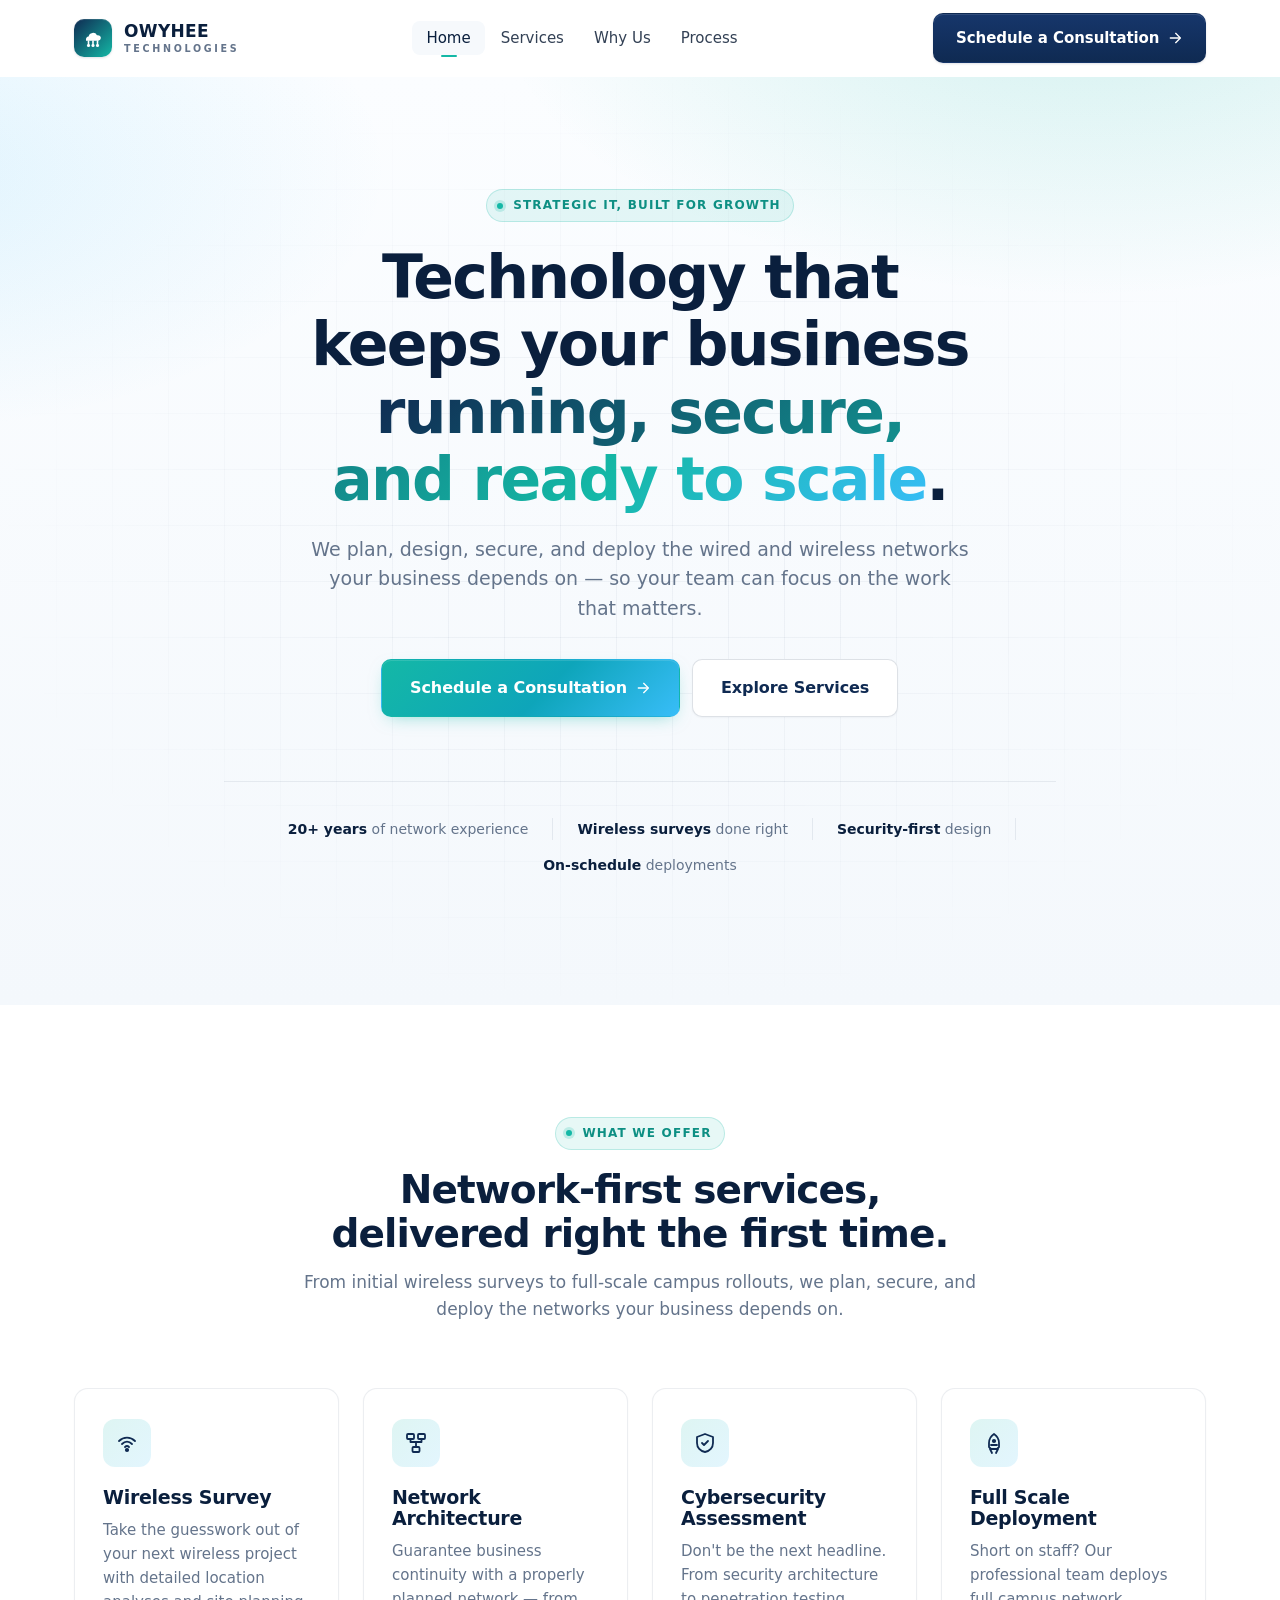
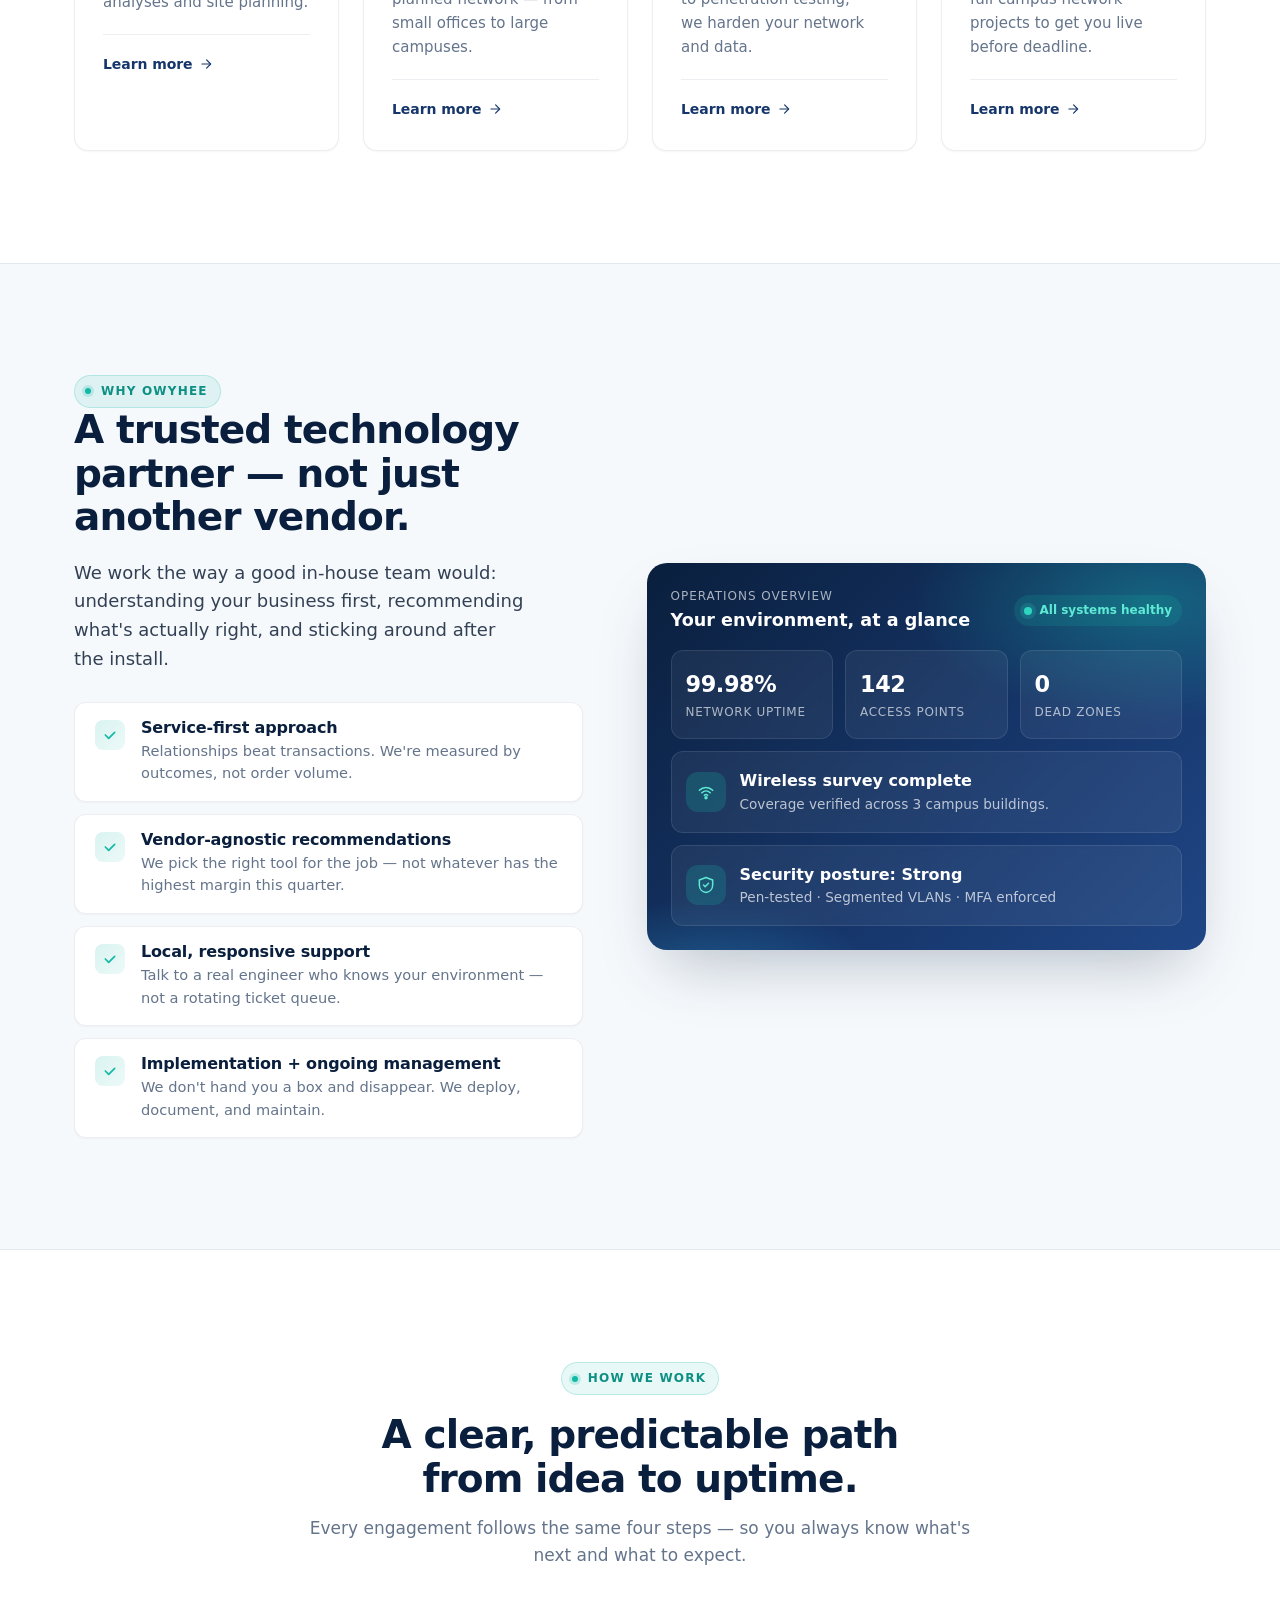
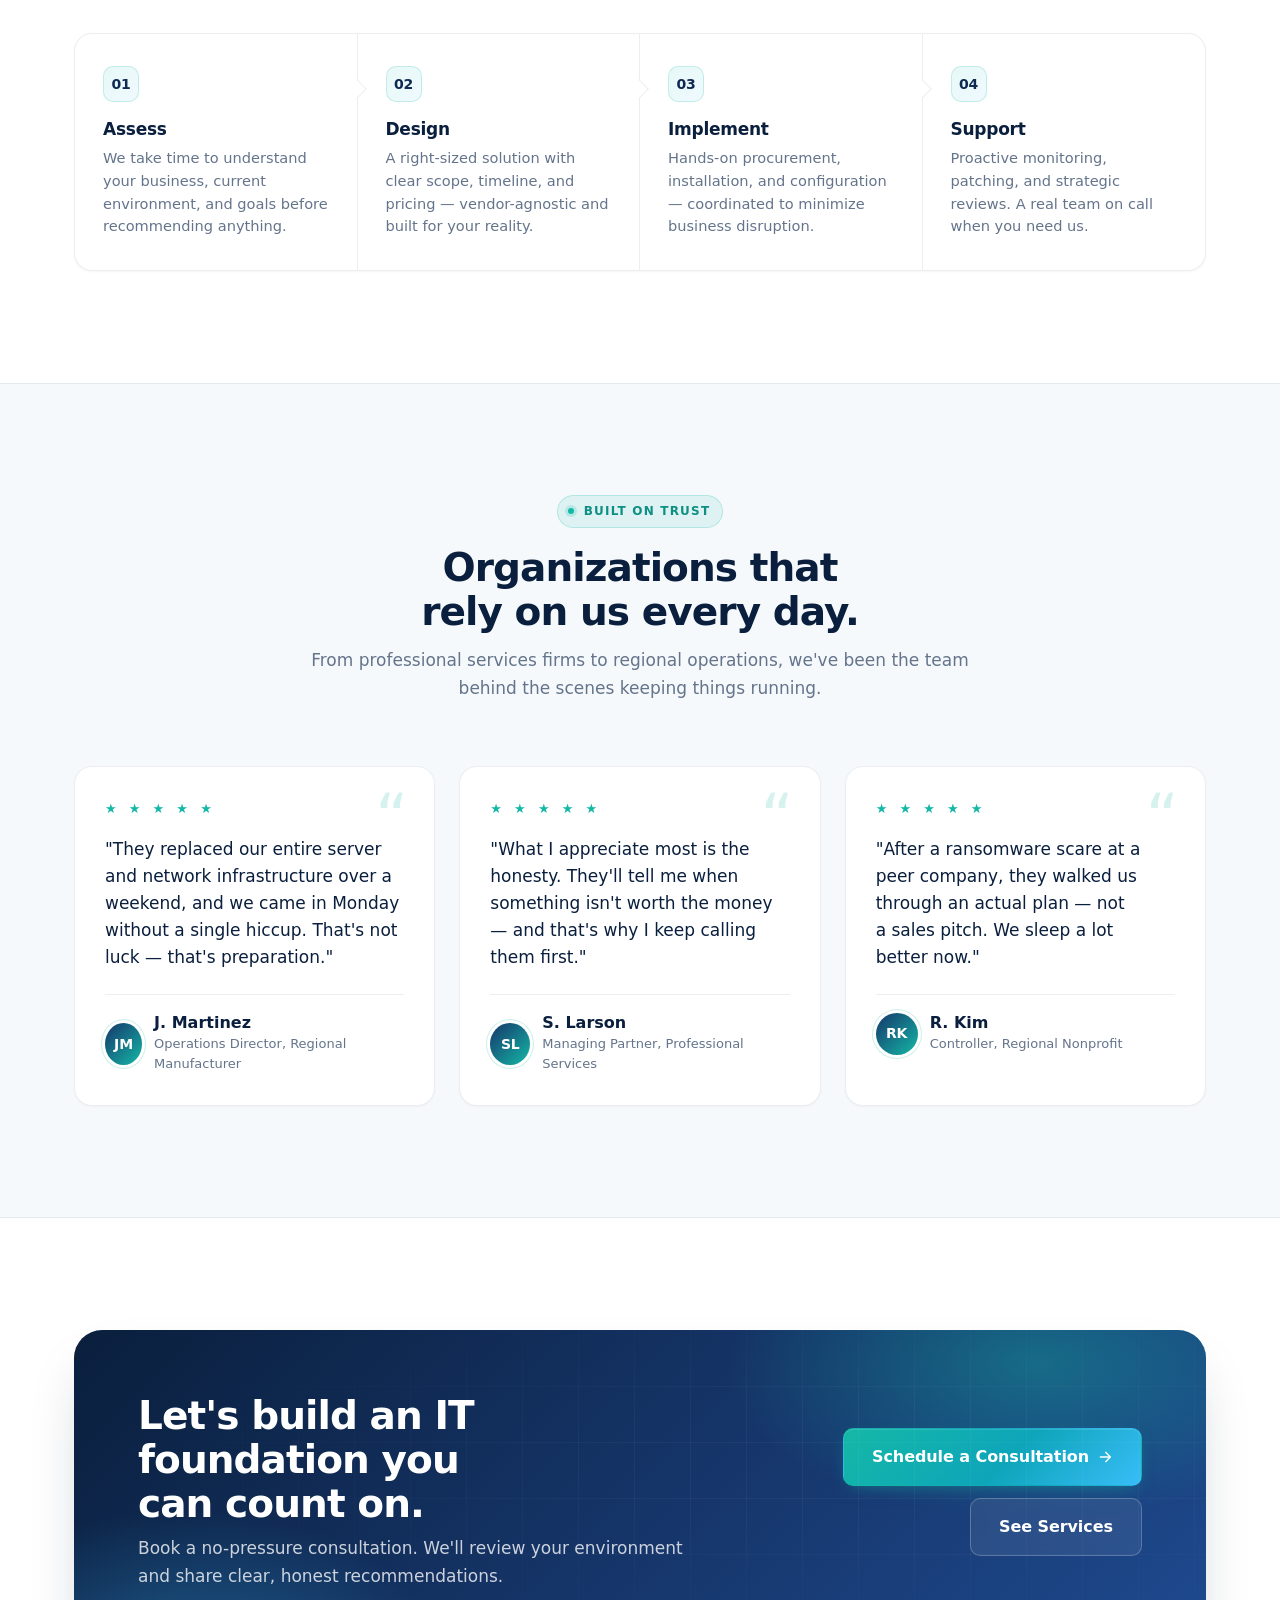
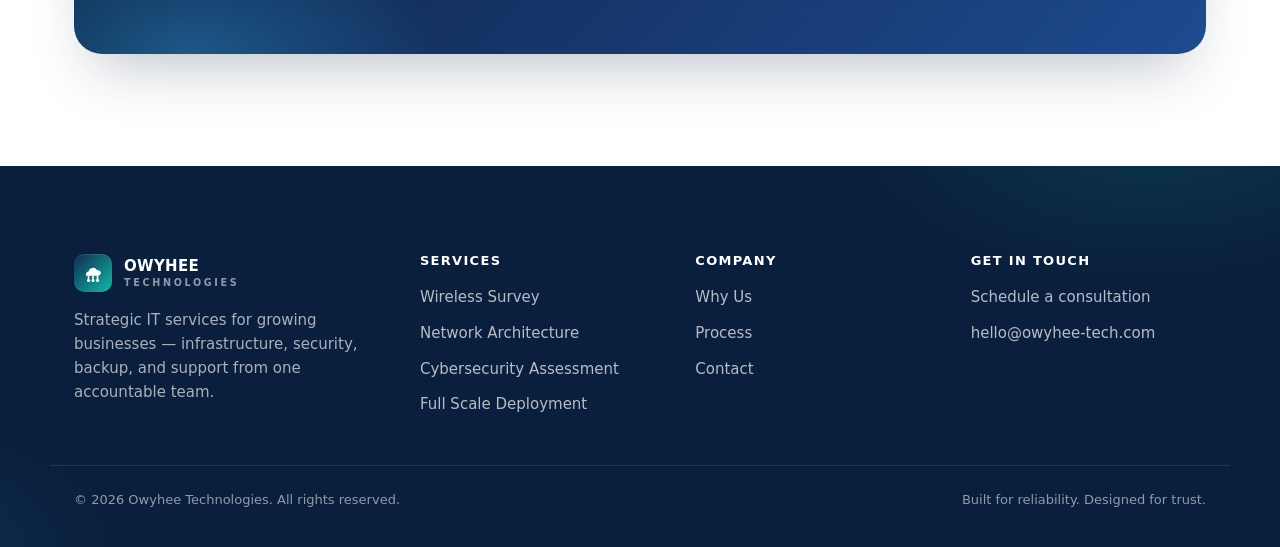
==== commit 6639b1c4: "Match real services and brand: cloud+circuit logo, 4-service catalog Branding - Replaced checkmark m" ====
--- a/index.html
+++ b/index.html
@@ -3,14 +3,14 @@
 <head>
   <meta charset="utf-8" />
   <meta name="viewport" content="width=device-width, initial-scale=1" />
-  <title>Owyhee Tech — Strategic IT Services & Managed Support</title>
-  <meta name="description" content="Reliable IT infrastructure, cybersecurity, backup, and managed support for growing businesses. A trusted IT partner — not just a vendor." />
+  <title>Owyhee Technologies — Wireless, Networking, Security &amp; Deployment</title>
+  <meta name="description" content="Wireless surveys, network architecture, cybersecurity assessments, and full-scale deployments for businesses that can't afford downtime." />
   <meta name="theme-color" content="#0a1f3d" />
   <meta name="robots" content="index, follow" />
 
   <!-- Open Graph -->
-  <meta property="og:title" content="Owyhee Tech — Strategic IT Partner" />
-  <meta property="og:description" content="Reliable infrastructure, proactive security, and long-term support from a trusted IT partner." />
+  <meta property="og:title" content="Owyhee Technologies — Network &amp; Security Partner" />
+  <meta property="og:description" content="Wireless surveys, network architecture, cybersecurity assessments, and full-scale deployments — delivered right the first time." />
   <meta property="og:type" content="website" />
 
   <link rel="stylesheet" href="assets/css/styles.css" />
@@ -25,13 +25,13 @@
 ========================================================================== -->
 <header class="nav" aria-label="Primary">
   <div class="container nav-inner">
-    <a href="/" class="brand" aria-label="Owyhee Tech home">
+    <a href="/" class="brand" aria-label="Owyhee Technologies home">
       <span class="brand-mark" aria-hidden="true">
-        <svg viewBox="0 0 24 24" fill="none" stroke="currentColor" stroke-width="2.5" stroke-linecap="round" stroke-linejoin="round"><path d="M4 12l5 5L20 6"/></svg>
+        <svg viewBox="0 0 24 24" xmlns="http://www.w3.org/2000/svg" aria-hidden="true"><path fill="currentColor" d="M5 13.5a3 3 0 0 1 2.6-3A4.5 4.5 0 0 1 16 9.3a3 3 0 0 1 3.9 2.8 3 3 0 0 1-2.5 2.6H5z"/><path stroke="currentColor" stroke-width="1.6" stroke-linecap="round" d="M7.5 15v2.4M12 15v2.4M16.5 15v2.4"/><circle fill="currentColor" cx="7.5" cy="19.4" r="1.55"/><circle fill="currentColor" cx="12" cy="19.4" r="1.55"/><circle fill="currentColor" cx="16.5" cy="19.4" r="1.55"/></svg>
       </span>
       <span>
-        Owyhee Tech
-        <small>IT Partner</small>
+        OWYHEE
+        <small>TECHNOLOGIES</small>
       </span>
     </a>
 
@@ -68,7 +68,7 @@
         <span class="grad">running, secure, and ready to scale</span>.
       </h1>
       <p class="lead reveal" data-delay="2">
-        We plan, deploy, and maintain the infrastructure, security, and support behind modern businesses — so your team can focus on the work that matters.
+        We plan, design, secure, and deploy the wired and wireless networks your business depends on — so your team can focus on the work that matters.
       </p>
       <div class="hero-ctas reveal" data-delay="3">
         <a href="#contact" class="btn btn-accent btn-lg">
@@ -79,10 +79,10 @@
       </div>
 
       <div class="hero-trust reveal" data-delay="4">
-        <span><strong>20+ years</strong> of combined experience</span>
-        <span><strong>Vendor-agnostic</strong> recommendations</span>
-        <span><strong>Local, responsive</strong> support</span>
-        <span><strong>End-to-end</strong> implementation</span>
+        <span><strong>20+ years</strong> of network experience</span>
+        <span><strong>Wireless surveys</strong> done right</span>
+        <span><strong>Security-first</strong> design</span>
+        <span><strong>On-schedule</strong> deployments</span>
       </div>
     </div>
   </section>
@@ -93,30 +93,30 @@
   <section id="services" class="section" aria-labelledby="services-title">
     <div class="container">
       <div class="section-head reveal">
-        <span class="eyebrow">What we do</span>
-        <h2 id="services-title">Complete IT services under one accountable team.</h2>
-        <p>Whether you're refreshing a server room, shoring up cybersecurity, or planning your cloud strategy — we cover the full stack.</p>
-      </div>
-
-      <div class="grid grid-3">
+        <span class="eyebrow">What we offer</span>
+        <h2 id="services-title">Network-first services, delivered right the first time.</h2>
+        <p>From initial wireless surveys to full-scale campus rollouts, we plan, secure, and deploy the networks your business depends on.</p>
+      </div>
+
+      <div class="grid grid-4">
         <article class="card reveal">
           <div class="icon-badge" aria-hidden="true">
-            <svg viewBox="0 0 24 24" fill="none" stroke="currentColor" stroke-width="1.8" stroke-linecap="round" stroke-linejoin="round"><rect x="3" y="4" width="18" height="6" rx="1.5"/><rect x="3" y="14" width="18" height="6" rx="1.5"/><path d="M7 7h.01M7 17h.01M11 7h6M11 17h6"/></svg>
-          </div>
-          <h3>IT Infrastructure &amp; Servers</h3>
-          <p>Right-sized servers, storage, and virtualization — deployed, documented, and built to last.</p>
-          <a class="card-link" href="#contact">Learn more
+            <svg viewBox="0 0 24 24" fill="none" stroke="currentColor" stroke-width="1.8" stroke-linecap="round" stroke-linejoin="round"><path d="M4 10c4.5-4.5 11.5-4.5 16 0"/><path d="M7 13c3-3 7-3 10 0"/><path d="M10 16c1.2-1.2 2.8-1.2 4 0"/><circle cx="12" cy="19" r="1.2" fill="currentColor"/></svg>
+          </div>
+          <h3>Wireless Survey</h3>
+          <p>Take the guesswork out of your next wireless project with detailed location analyses and site planning.</p>
+          <a class="card-link" href="services.html#wireless">Learn more
             <svg viewBox="0 0 24 24" fill="none" stroke="currentColor" stroke-width="2" stroke-linecap="round" stroke-linejoin="round" aria-hidden="true"><path d="M5 12h14"/><path d="M13 5l7 7-7 7"/></svg>
           </a>
         </article>
 
         <article class="card reveal" data-delay="1">
           <div class="icon-badge" aria-hidden="true">
-            <svg viewBox="0 0 24 24" fill="none" stroke="currentColor" stroke-width="1.8" stroke-linecap="round" stroke-linejoin="round"><path d="M21 12a9 9 0 11-4-7.5"/><path d="M21 4v5h-5"/><path d="M9 12l2 2 4-4"/></svg>
-          </div>
-          <h3>Backup &amp; Disaster Recovery</h3>
-          <p>Tested backups and recovery plans that get your business back online fast — not days later.</p>
-          <a class="card-link" href="#contact">Learn more
+            <svg viewBox="0 0 24 24" fill="none" stroke="currentColor" stroke-width="1.8" stroke-linecap="round" stroke-linejoin="round"><rect x="3" y="3" width="7" height="5" rx="1"/><rect x="14" y="3" width="7" height="5" rx="1"/><rect x="8.5" y="16" width="7" height="5" rx="1"/><path d="M6.5 8v3h11V8"/><path d="M12 11v5"/></svg>
+          </div>
+          <h3>Network Architecture</h3>
+          <p>Guarantee business continuity with a properly planned network — from small offices to large campuses.</p>
+          <a class="card-link" href="services.html#architecture">Learn more
             <svg viewBox="0 0 24 24" fill="none" stroke="currentColor" stroke-width="2" stroke-linecap="round" stroke-linejoin="round" aria-hidden="true"><path d="M5 12h14"/><path d="M13 5l7 7-7 7"/></svg>
           </a>
         </article>
@@ -125,42 +125,20 @@
           <div class="icon-badge" aria-hidden="true">
             <svg viewBox="0 0 24 24" fill="none" stroke="currentColor" stroke-width="1.8" stroke-linecap="round" stroke-linejoin="round"><path d="M12 3l8 3v6c0 4.5-3.2 8.3-8 9-4.8-.7-8-4.5-8-9V6l8-3z"/><path d="M9 12l2 2 4-4"/></svg>
           </div>
-          <h3>Cybersecurity</h3>
-          <p>Endpoint, network, and identity protection with policies your team can actually follow.</p>
-          <a class="card-link" href="#contact">Learn more
+          <h3>Cybersecurity Assessment</h3>
+          <p>Don't be the next headline. From security architecture to penetration testing, we harden your network and data.</p>
+          <a class="card-link" href="services.html#security">Learn more
             <svg viewBox="0 0 24 24" fill="none" stroke="currentColor" stroke-width="2" stroke-linecap="round" stroke-linejoin="round" aria-hidden="true"><path d="M5 12h14"/><path d="M13 5l7 7-7 7"/></svg>
           </a>
         </article>
 
-        <article class="card reveal">
+        <article class="card reveal" data-delay="3">
           <div class="icon-badge" aria-hidden="true">
-            <svg viewBox="0 0 24 24" fill="none" stroke="currentColor" stroke-width="1.8" stroke-linecap="round" stroke-linejoin="round"><circle cx="12" cy="12" r="9"/><path d="M3 12h18"/><path d="M12 3c3 3.5 3 14.5 0 18"/><path d="M12 3c-3 3.5-3 14.5 0 18"/></svg>
-          </div>
-          <h3>Networking &amp; Hardware</h3>
-          <p>Wired and wireless networks engineered for performance, security, and easy management.</p>
-          <a class="card-link" href="#contact">Learn more
-            <svg viewBox="0 0 24 24" fill="none" stroke="currentColor" stroke-width="2" stroke-linecap="round" stroke-linejoin="round" aria-hidden="true"><path d="M5 12h14"/><path d="M13 5l7 7-7 7"/></svg>
-          </a>
-        </article>
-
-        <article class="card reveal" data-delay="1">
-          <div class="icon-badge" aria-hidden="true">
-            <svg viewBox="0 0 24 24" fill="none" stroke="currentColor" stroke-width="1.8" stroke-linecap="round" stroke-linejoin="round"><path d="M7 18a5 5 0 01-.9-9.9A7 7 0 0119 9.5a4.5 4.5 0 01-1 8.9"/><path d="M12 12v7"/><path d="M9 16l3-3 3 3"/></svg>
-          </div>
-          <h3>Colocation &amp; Cloud</h3>
-          <p>Hybrid architectures that blend the right mix of on-prem, colocation, and cloud for your workload.</p>
-          <a class="card-link" href="#contact">Learn more
-            <svg viewBox="0 0 24 24" fill="none" stroke="currentColor" stroke-width="2" stroke-linecap="round" stroke-linejoin="round" aria-hidden="true"><path d="M5 12h14"/><path d="M13 5l7 7-7 7"/></svg>
-          </a>
-        </article>
-
-        <article class="card reveal" data-delay="2">
-          <div class="icon-badge" aria-hidden="true">
-            <svg viewBox="0 0 24 24" fill="none" stroke="currentColor" stroke-width="1.8" stroke-linecap="round" stroke-linejoin="round"><path d="M12 2l3 6 6 1-4.5 4.3 1 6.2L12 16.8 6.5 19.5l1-6.2L3 9l6-1 3-6z"/></svg>
-          </div>
-          <h3>Managed IT Services</h3>
-          <p>Ongoing monitoring, patching, and helpdesk — a dependable IT function without the overhead.</p>
-          <a class="card-link" href="#contact">Learn more
+            <svg viewBox="0 0 24 24" fill="none" stroke="currentColor" stroke-width="1.8" stroke-linecap="round" stroke-linejoin="round"><path d="M12 3c3 2 5 5 5 9v4l-2 2h-6l-2-2v-4c0-4 2-7 5-9z"/><path d="M9 14h6"/><path d="M10 22l-2-4M14 22l2-4"/><circle cx="12" cy="10" r="1.2" fill="currentColor"/></svg>
+          </div>
+          <h3>Full Scale Deployment</h3>
+          <p>Short on staff? Our professional team deploys full campus network projects to get you live before deadline.</p>
+          <a class="card-link" href="services.html#deployment">Learn more
             <svg viewBox="0 0 24 24" fill="none" stroke="currentColor" stroke-width="2" stroke-linecap="round" stroke-linejoin="round" aria-hidden="true"><path d="M5 12h14"/><path d="M13 5l7 7-7 7"/></svg>
           </a>
         </article>
@@ -175,7 +153,7 @@
     <div class="container">
       <div class="feature-row">
         <div class="reveal">
-          <span class="eyebrow">Why Owyhee Tech</span>
+          <span class="eyebrow">Why Owyhee</span>
           <h2 id="why-title">A trusted technology partner — not just another vendor.</h2>
           <p class="lead">
             We work the way a good in-house team would: understanding your business first, recommending what's actually right, and sticking around after the install.
@@ -231,23 +209,23 @@
           <div class="visual-grid">
             <div class="visual-tile">
               <div class="metric">99.98%</div>
-              <div class="label">Uptime (30d)</div>
+              <div class="label">Network uptime</div>
             </div>
             <div class="visual-tile">
               <div class="metric">142</div>
-              <div class="label">Endpoints managed</div>
+              <div class="label">Access points</div>
             </div>
             <div class="visual-tile">
               <div class="metric">0</div>
-              <div class="label">Critical alerts</div>
+              <div class="label">Dead zones</div>
             </div>
             <div class="visual-tile wide">
               <div class="icon-badge">
-                <svg viewBox="0 0 24 24" fill="none" stroke="currentColor" stroke-width="1.8" stroke-linecap="round" stroke-linejoin="round"><path d="M21 12a9 9 0 11-4-7.5"/><path d="M21 4v5h-5"/><path d="M9 12l2 2 4-4"/></svg>
-              </div>
-              <div>
-                <div class="headline">Backups verified — last 24h</div>
-                <p class="sub">Automated tests confirmed recovery across 3 sites.</p>
+                <svg viewBox="0 0 24 24" fill="none" stroke="currentColor" stroke-width="1.8" stroke-linecap="round" stroke-linejoin="round"><path d="M4 10c4.5-4.5 11.5-4.5 16 0"/><path d="M7 13c3-3 7-3 10 0"/><path d="M10 16c1.2-1.2 2.8-1.2 4 0"/><circle cx="12" cy="19" r="1.2" fill="currentColor"/></svg>
+              </div>
+              <div>
+                <div class="headline">Wireless survey complete</div>
+                <p class="sub">Coverage verified across 3 campus buildings.</p>
               </div>
             </div>
             <div class="visual-tile wide">
@@ -256,7 +234,7 @@
               </div>
               <div>
                 <div class="headline">Security posture: Strong</div>
-                <p class="sub">Patches current · MFA enforced · EDR active</p>
+                <p class="sub">Pen-tested · Segmented VLANs · MFA enforced</p>
               </div>
             </div>
           </div>
@@ -386,11 +364,11 @@
     <div>
       <a href="/" class="brand">
         <span class="brand-mark" aria-hidden="true">
-          <svg viewBox="0 0 24 24" fill="none" stroke="currentColor" stroke-width="2.5" stroke-linecap="round" stroke-linejoin="round"><path d="M4 12l5 5L20 6"/></svg>
+          <svg viewBox="0 0 24 24" xmlns="http://www.w3.org/2000/svg" aria-hidden="true"><path fill="currentColor" d="M5 13.5a3 3 0 0 1 2.6-3A4.5 4.5 0 0 1 16 9.3a3 3 0 0 1 3.9 2.8 3 3 0 0 1-2.5 2.6H5z"/><path stroke="currentColor" stroke-width="1.6" stroke-linecap="round" d="M7.5 15v2.4M12 15v2.4M16.5 15v2.4"/><circle fill="currentColor" cx="7.5" cy="19.4" r="1.55"/><circle fill="currentColor" cx="12" cy="19.4" r="1.55"/><circle fill="currentColor" cx="16.5" cy="19.4" r="1.55"/></svg>
         </span>
         <span>
-          Owyhee Tech
-          <small>IT Partner</small>
+          OWYHEE
+          <small>TECHNOLOGIES</small>
         </span>
       </a>
       <p class="footer-about">Strategic IT services for growing businesses — infrastructure, security, backup, and support from one accountable team.</p>
@@ -399,12 +377,10 @@
     <div>
       <h4>Services</h4>
       <ul>
-        <li><a href="#services">Infrastructure &amp; Servers</a></li>
-        <li><a href="#services">Backup &amp; Recovery</a></li>
-        <li><a href="#services">Cybersecurity</a></li>
-        <li><a href="#services">Networking</a></li>
-        <li><a href="#services">Colocation &amp; Cloud</a></li>
-        <li><a href="#services">Managed IT</a></li>
+        <li><a href="services.html#wireless">Wireless Survey</a></li>
+        <li><a href="services.html#architecture">Network Architecture</a></li>
+        <li><a href="services.html#security">Cybersecurity Assessment</a></li>
+        <li><a href="services.html#deployment">Full Scale Deployment</a></li>
       </ul>
     </div>
 
@@ -427,7 +403,7 @@
   </div>
 
   <div class="container footer-bottom">
-    <span>© <span id="year">2026</span> Owyhee Tech. All rights reserved.</span>
+    <span>© <span id="year">2026</span> Owyhee Technologies. All rights reserved.</span>
     <span>Built for reliability. Designed for trust.</span>
   </div>
 </footer>
--- a/assets/css/styles.css
+++ b/assets/css/styles.css
@@ -52,10 +52,18 @@
   --radius:    14px;
   --radius-lg: 20px;
 
-  /* Shadows */
+  /* Shadows — layered for depth, tuned for navy palette */
+  --shadow-xs: 0 1px 2px rgba(10, 31, 61, 0.04);
   --shadow-sm: 0 1px 2px rgba(10, 31, 61, 0.06), 0 1px 3px rgba(10, 31, 61, 0.08);
-  --shadow-md: 0 10px 25px -10px rgba(10, 31, 61, 0.18), 0 4px 10px -6px rgba(10, 31, 61, 0.08);
-  --shadow-lg: 0 30px 60px -20px rgba(10, 31, 61, 0.25);
+  --shadow-md: 0 12px 28px -14px rgba(10, 31, 61, 0.22), 0 4px 10px -6px rgba(10, 31, 61, 0.08);
+  --shadow-lg: 0 30px 60px -20px rgba(10, 31, 61, 0.28);
+  --shadow-glow-teal: 0 12px 40px -12px rgba(20, 184, 166, 0.45);
+  --shadow-inset-top: inset 0 1px 0 rgba(255, 255, 255, 0.12);
+
+  /* Borders */
+  --border:        rgba(15, 42, 82, 0.08);
+  --border-strong: rgba(15, 42, 82, 0.14);
+  --ring:          rgba(20, 184, 166, 0.35);
 
   /* Motion */
   --ease: cubic-bezier(0.16, 1, 0.3, 1);
@@ -90,7 +98,10 @@
   line-height: 1.6;
   -webkit-font-smoothing: antialiased;
   text-rendering: optimizeLegibility;
-}
+  font-feature-settings: "kern", "liga", "calt", "ss01";
+}
+
+::selection { background: rgba(20, 184, 166, 0.22); color: var(--navy-900); }
 
 img, svg { display: block; max-width: 100%; }
 a { color: var(--navy-700); text-decoration: none; transition: color .2s var(--ease); }
@@ -98,8 +109,8 @@
 
 :focus-visible {
   outline: 2px solid var(--teal-500);
-  outline-offset: 2px;
-  border-radius: 4px;
+  outline-offset: 3px;
+  border-radius: 6px;
 }
 
 .skip-link {
@@ -121,33 +132,50 @@
 h1, h2, h3, h4 {
   font-family: var(--font-display);
   color: var(--navy-900);
-  letter-spacing: -0.02em;
-  line-height: 1.15;
+  line-height: 1.12;
   margin: 0 0 .5em;
-}
-h1 { font-size: clamp(2.25rem, 4vw + 1rem, 3.75rem); font-weight: 800; }
-h2 { font-size: clamp(1.75rem, 2vw + 1rem, 2.5rem); font-weight: 700; }
-h3 { font-size: 1.25rem; font-weight: 700; }
-h4 { font-size: 1rem; font-weight: 600; }
-
-p { margin: 0 0 1em; color: var(--ink-700); }
-p.lead { font-size: 1.125rem; }
+  text-wrap: balance;
+}
+h1 {
+  font-size: clamp(2.25rem, 3.6vw + 1rem, 3.75rem);
+  font-weight: 800;
+  letter-spacing: -0.028em;
+}
+h2 {
+  font-size: clamp(1.75rem, 1.8vw + 1rem, 2.5rem);
+  font-weight: 700;
+  letter-spacing: -0.024em;
+}
+h3 {
+  font-size: 1.1875rem;
+  font-weight: 700;
+  letter-spacing: -0.015em;
+}
+h4 { font-size: 1rem; font-weight: 600; letter-spacing: -0.01em; }
+
+p { margin: 0 0 1em; color: var(--ink-700); text-wrap: pretty; }
+p.lead { font-size: 1.125rem; color: var(--ink-700); }
 
 .eyebrow {
   display: inline-flex;
   align-items: center;
-  gap: 8px;
-  font-size: .8125rem;
+  gap: 10px;
+  padding: 6px 12px 6px 10px;
+  border-radius: 999px;
+  background: rgba(20, 184, 166, 0.1);
+  border: 1px solid rgba(20, 184, 166, 0.22);
+  font-size: .75rem;
   font-weight: 600;
-  letter-spacing: .08em;
+  letter-spacing: .1em;
   text-transform: uppercase;
-  color: var(--teal-500);
+  color: #0d8f83;
 }
 .eyebrow::before {
   content: "";
-  width: 18px; height: 2px;
+  width: 6px; height: 6px;
+  border-radius: 50%;
   background: var(--teal-500);
-  border-radius: 2px;
+  box-shadow: 0 0 0 3px rgba(20, 184, 166, 0.2);
 }
 
 
@@ -160,18 +188,37 @@
   padding: 0 var(--gutter);
 }
 
-.section        { padding: 96px 0; }
-.section-soft   { background: var(--bg-soft); }
-@media (max-width: 640px) {
-  .section { padding: 64px 0; }
-}
+.section      { padding: 112px 0; }
+.section-soft {
+  background: var(--bg-soft);
+  position: relative;
+}
+.section-soft::before,
+.section-soft::after {
+  content: "";
+  position: absolute;
+  left: 0; right: 0;
+  height: 1px;
+  background: var(--border);
+}
+.section-soft::before { top: 0; }
+.section-soft::after  { bottom: 0; }
+
+@media (max-width: 768px) { .section { padding: 80px 0; } }
+@media (max-width: 520px) { .section { padding: 64px 0; } }
 
 .section-head {
-  max-width: 720px;
-  margin: 0 auto 56px;
+  max-width: 680px;
+  margin: 0 auto 64px;
   text-align: center;
 }
-.section-head p { font-size: 1.0625rem; }
+.section-head .eyebrow { margin-bottom: 18px; }
+.section-head h2 { margin-bottom: 14px; }
+.section-head p {
+  font-size: 1.0625rem;
+  color: var(--ink-500);
+  margin: 0;
+}
 
 .grid { display: grid; gap: 24px; }
 .grid-3 { grid-template-columns: repeat(3, 1fr); }
@@ -192,65 +239,75 @@
   display: inline-flex;
   align-items: center;
   gap: 8px;
-  padding: 12px 20px;
+  padding: 12px 22px;
   border-radius: 10px;
   border: 1px solid transparent;
   font: inherit;
   font-weight: 600;
-  font-size: .95rem;
+  font-size: .9375rem;
+  letter-spacing: -0.005em;
   cursor: pointer;
   white-space: nowrap;
+  will-change: transform;
   transition:
     transform .2s var(--ease),
     background .2s var(--ease),
     border-color .2s var(--ease),
     color .2s var(--ease),
-    box-shadow .2s var(--ease);
-}
-.btn svg { width: 16px; height: 16px; }
-.btn-lg  { padding: 14px 26px; font-size: 1rem; }
+    box-shadow .25s var(--ease);
+}
+.btn svg { width: 16px; height: 16px; transition: transform .2s var(--ease); }
+.btn:hover svg { transform: translateX(2px); }
+.btn:active { transform: translateY(0) scale(0.98); }
+.btn-lg { padding: 15px 28px; font-size: 1rem; }
 
 .btn-primary {
-  background: var(--navy-800);
-  color: #fff;
-  box-shadow: var(--shadow-sm);
+  background: linear-gradient(180deg, var(--navy-700) 0%, var(--navy-800) 100%);
+  color: #fff;
+  box-shadow: var(--shadow-sm), var(--shadow-inset-top);
 }
 .btn-primary:hover {
-  background: var(--navy-900);
+  background: linear-gradient(180deg, var(--navy-800) 0%, var(--navy-900) 100%);
   color: #fff;
   transform: translateY(-1px);
-  box-shadow: var(--shadow-md);
+  box-shadow: var(--shadow-md), var(--shadow-inset-top);
 }
 
 .btn-accent {
-  background: linear-gradient(135deg, var(--teal-500), var(--sky-500));
-  color: #fff;
+  background: linear-gradient(135deg, var(--teal-500) 0%, #0ea5ba 55%, var(--sky-500) 100%);
+  color: #fff;
+  box-shadow: 0 6px 18px -8px rgba(20, 184, 166, 0.55), var(--shadow-inset-top);
 }
 .btn-accent:hover {
   color: #fff;
   transform: translateY(-1px);
-  box-shadow: var(--shadow-md);
+  box-shadow: var(--shadow-glow-teal), var(--shadow-inset-top);
 }
 
 .btn-ghost {
-  background: transparent;
+  background: #fff;
   color: var(--navy-800);
-  border-color: var(--line);
+  border-color: var(--border-strong);
+  box-shadow: var(--shadow-xs);
 }
 .btn-ghost:hover {
   border-color: var(--navy-800);
   color: var(--navy-900);
+  transform: translateY(-1px);
+  box-shadow: var(--shadow-sm);
 }
 
 .btn-light {
-  background: rgba(255, 255, 255, 0.1);
-  color: #fff;
-  border-color: rgba(255, 255, 255, 0.3);
+  background: rgba(255, 255, 255, 0.08);
+  color: #fff;
+  border-color: rgba(255, 255, 255, 0.22);
   backdrop-filter: blur(8px);
 }
 .btn-light:hover {
-  background: rgba(255, 255, 255, 0.18);
-  color: #fff;
+  background: rgba(255, 255, 255, 0.16);
+  border-color: rgba(255, 255, 255, 0.4);
+  color: #fff;
+  transform: translateY(-1px);
 }
 
 
@@ -261,75 +318,95 @@
   position: sticky;
   top: 0;
   z-index: 50;
-  background: rgba(255, 255, 255, 0.85);
-  backdrop-filter: saturate(180%) blur(10px);
-  -webkit-backdrop-filter: saturate(180%) blur(10px);
+  background: rgba(255, 255, 255, 0.72);
+  backdrop-filter: saturate(180%) blur(14px);
+  -webkit-backdrop-filter: saturate(180%) blur(14px);
   border-bottom: 1px solid transparent;
-  transition: border-color .2s var(--ease), box-shadow .2s var(--ease);
+  transition:
+    background .25s var(--ease),
+    border-color .25s var(--ease),
+    box-shadow .25s var(--ease);
 }
 .nav.scrolled {
-  border-color: var(--line);
-  box-shadow: 0 1px 0 rgba(10, 31, 61, 0.04);
+  background: rgba(255, 255, 255, 0.88);
+  border-color: var(--border);
+  box-shadow: 0 1px 0 rgba(10, 31, 61, 0.03), 0 8px 20px -12px rgba(10, 31, 61, 0.08);
 }
 
 .nav-inner {
   display: flex;
   align-items: center;
   justify-content: space-between;
-  height: 72px;
-}
+  height: 76px;
+  transition: height .25s var(--ease);
+}
+.nav.scrolled .nav-inner { height: 68px; }
 
 .brand {
   display: flex;
   align-items: center;
-  gap: 10px;
+  gap: 12px;
   font-family: var(--font-display);
   font-weight: 800;
   color: var(--navy-900);
-  font-size: 1.1rem;
-  letter-spacing: -0.01em;
+  font-size: 1.0625rem;
+  line-height: 1;
+  letter-spacing: .02em;
+  text-transform: uppercase;
 }
 .brand:hover { color: var(--navy-900); }
 .brand small {
   display: block;
+  margin-top: 4px;
   font-family: var(--font-sans);
-  font-size: .7rem;
-  font-weight: 500;
+  font-size: .6rem;
+  font-weight: 600;
   color: var(--ink-500);
-  letter-spacing: .04em;
+  letter-spacing: .28em;
   text-transform: uppercase;
 }
 
 .brand-mark {
-  width: 34px; height: 34px;
-  border-radius: 9px;
+  width: 38px; height: 38px;
+  border-radius: 10px;
   background: linear-gradient(135deg, var(--navy-800), var(--teal-500));
   display: grid;
   place-items: center;
   color: #fff;
-  box-shadow: var(--shadow-sm);
-}
-.brand-mark svg { width: 18px; height: 18px; }
+  box-shadow: var(--shadow-sm), var(--shadow-inset-top);
+}
+.brand-mark svg { width: 24px; height: 24px; }
 
 .nav-links {
   display: flex;
   align-items: center;
-  gap: 4px;
+  gap: 2px;
   list-style: none;
   margin: 0;
   padding: 0;
 }
 .nav-links a {
+  position: relative;
   padding: 8px 14px;
   border-radius: 8px;
   color: var(--ink-700);
   font-weight: 500;
-  font-size: .95rem;
-}
-.nav-links a:hover,
+  font-size: .9375rem;
+  transition: color .2s var(--ease), background .2s var(--ease);
+}
+.nav-links a:hover { color: var(--navy-900); background: var(--bg-soft); }
 .nav-links a.active {
   color: var(--navy-900);
   background: var(--bg-soft);
+}
+.nav-links a.active::after {
+  content: "";
+  position: absolute;
+  left: 50%; bottom: -2px;
+  transform: translateX(-50%);
+  width: 16px; height: 2px;
+  border-radius: 2px;
+  background: var(--teal-500);
 }
 
 .nav-cta { margin-left: 8px; }
@@ -381,10 +458,10 @@
 .hero {
   position: relative;
   overflow: hidden;
-  padding: 96px 0 112px;
+  padding: 112px 0 128px;
   background:
-    radial-gradient(1000px 500px at 85% -10%, rgba(20, 184, 166, 0.18), transparent 60%),
-    radial-gradient(800px 400px at -10% 10%, rgba(56, 189, 248, 0.14), transparent 60%),
+    radial-gradient(1000px 520px at 85% -10%, rgba(20, 184, 166, 0.18), transparent 60%),
+    radial-gradient(860px 440px at -10% 10%, rgba(56, 189, 248, 0.14), transparent 60%),
     linear-gradient(180deg, #fbfdff 0%, #f4f8fc 100%);
 }
 .hero::before {
@@ -392,12 +469,15 @@
   position: absolute;
   inset: 0;
   background-image:
-    linear-gradient(to right, rgba(15, 42, 82, 0.05) 1px, transparent 1px),
-    linear-gradient(to bottom, rgba(15, 42, 82, 0.05) 1px, transparent 1px);
-  background-size: 48px 48px;
-  mask-image: radial-gradient(ellipse at center, black 30%, transparent 75%);
-  -webkit-mask-image: radial-gradient(ellipse at center, black 30%, transparent 75%);
+    linear-gradient(to right, rgba(15, 42, 82, 0.045) 1px, transparent 1px),
+    linear-gradient(to bottom, rgba(15, 42, 82, 0.045) 1px, transparent 1px);
+  background-size: 56px 56px;
+  mask-image: radial-gradient(ellipse at center, black 25%, transparent 72%);
+  -webkit-mask-image: radial-gradient(ellipse at center, black 25%, transparent 72%);
   pointer-events: none;
+}
+@media (max-width: 640px) {
+  .hero { padding: 72px 0 88px; }
 }
 
 .hero-inner {
@@ -407,18 +487,20 @@
   text-align: center;
 }
 
-.hero h1 { margin-bottom: 20px; }
+.hero-inner .eyebrow { margin-bottom: 22px; }
+.hero h1 { margin-bottom: 22px; }
 .hero h1 .grad {
-  background: linear-gradient(135deg, var(--navy-800), var(--teal-500));
+  background: linear-gradient(135deg, var(--navy-800) 0%, var(--teal-500) 70%, var(--sky-500) 100%);
   -webkit-background-clip: text;
   background-clip: text;
   color: transparent;
 }
 .hero p.lead {
   font-size: 1.1875rem;
-  color: var(--ink-700);
+  line-height: 1.55;
+  color: var(--ink-500);
   max-width: 680px;
-  margin: 0 auto 32px;
+  margin: 0 auto 36px;
 }
 
 .hero-ctas {
@@ -429,66 +511,105 @@
 }
 
 .hero-trust {
-  margin-top: 56px;
-  padding-top: 32px;
-  border-top: 1px solid rgba(15, 42, 82, 0.08);
+  margin-top: 64px;
+  padding-top: 36px;
+  border-top: 1px solid var(--border);
   display: flex;
   flex-wrap: wrap;
-  gap: 24px 40px;
+  gap: 14px 0;
   justify-content: center;
   align-items: center;
   color: var(--ink-500);
   font-size: .875rem;
 }
+.hero-trust span {
+  padding: 0 24px;
+  border-right: 1px solid var(--border);
+}
+.hero-trust span:last-child { border-right: none; }
 .hero-trust strong { color: var(--navy-900); font-weight: 600; }
+@media (max-width: 720px) {
+  .hero-trust span {
+    border-right: none;
+    padding: 0;
+    flex: 1 1 48%;
+    text-align: center;
+  }
+}
 
 
 /* -----------------------------------------------------------------------------
    8. Services overview
 ----------------------------------------------------------------------------- */
 .card {
+  position: relative;
   background: #fff;
-  border: 1px solid var(--line);
+  border: 1px solid var(--border);
   border-radius: var(--radius);
-  padding: 28px;
+  padding: 30px 28px 28px;
+  box-shadow: var(--shadow-xs);
   transition:
-    transform .25s var(--ease),
-    box-shadow .25s var(--ease),
-    border-color .25s var(--ease);
+    transform .3s var(--ease),
+    box-shadow .3s var(--ease),
+    border-color .3s var(--ease);
+}
+.card::before {
+  content: "";
+  position: absolute;
+  inset: 0;
+  border-radius: inherit;
+  padding: 1px;
+  background: linear-gradient(135deg, transparent 50%, rgba(20, 184, 166, 0) 100%);
+  -webkit-mask: linear-gradient(#000 0 0) content-box, linear-gradient(#000 0 0);
+  mask: linear-gradient(#000 0 0) content-box, linear-gradient(#000 0 0);
+  -webkit-mask-composite: xor;
+  mask-composite: exclude;
+  pointer-events: none;
+  transition: background .3s var(--ease);
 }
 .card:hover {
-  transform: translateY(-3px);
+  transform: translateY(-4px);
   box-shadow: var(--shadow-md);
-  border-color: #cfe0ef;
-}
-.card h3 { margin-bottom: 8px; }
-.card p  { color: var(--ink-700); font-size: .9375rem; margin-bottom: 0; }
+  border-color: transparent;
+}
+.card:hover::before {
+  background: linear-gradient(135deg, rgba(20, 184, 166, 0.45) 0%, rgba(56, 189, 248, 0.25) 100%);
+}
+.card h3 { margin-bottom: 10px; color: var(--navy-900); }
+.card p  { color: var(--ink-500); font-size: .9375rem; line-height: 1.6; margin-bottom: 0; }
 
 .icon-badge {
   width: 48px; height: 48px;
   border-radius: 12px;
   display: grid;
   place-items: center;
-  background: linear-gradient(135deg, rgba(20, 184, 166, 0.12), rgba(56, 189, 248, 0.12));
+  background: linear-gradient(135deg, rgba(20, 184, 166, 0.14), rgba(56, 189, 248, 0.14));
   color: var(--navy-800);
-  margin-bottom: 16px;
+  margin-bottom: 20px;
+  transition: transform .3s var(--ease);
 }
 .icon-badge svg { width: 24px; height: 24px; }
+.card:hover .icon-badge { transform: scale(1.05) rotate(-2deg); }
 
 .card-link {
   display: inline-flex;
   align-items: center;
   gap: 6px;
-  margin-top: 16px;
+  margin-top: 20px;
+  padding-top: 18px;
+  border-top: 1px solid var(--border);
+  width: 100%;
   font-weight: 600;
-  font-size: .9rem;
+  font-size: .875rem;
   color: var(--navy-700);
+  letter-spacing: -0.005em;
 }
 .card-link svg {
   width: 14px; height: 14px;
   transition: transform .2s var(--ease);
 }
-.card:hover .card-link svg { transform: translateX(3px); }
+.card:hover .card-link { color: var(--teal-500); }
+.card:hover .card-link svg { transform: translateX(4px); }
 
 
 /* -----------------------------------------------------------------------------
@@ -506,41 +627,51 @@
 
 .feature-list {
   list-style: none;
-  margin: 24px 0 0;
+  margin: 28px 0 0;
   padding: 0;
   display: grid;
-  gap: 16px;
+  gap: 12px;
 }
 .feature-list li {
   display: flex;
-  gap: 14px;
+  gap: 16px;
   align-items: flex-start;
-  padding: 14px 16px;
-  border: 1px solid var(--line);
+  padding: 16px 20px;
+  border: 1px solid var(--border);
   border-radius: 12px;
   background: #fff;
+  box-shadow: var(--shadow-xs);
+  transition: border-color .2s var(--ease), transform .2s var(--ease), box-shadow .2s var(--ease);
+}
+.feature-list li:hover {
+  border-color: rgba(20, 184, 166, 0.35);
+  transform: translateX(2px);
+  box-shadow: var(--shadow-sm);
 }
 .feature-list .check {
   flex: none;
-  width: 28px; height: 28px;
+  width: 30px; height: 30px;
   border-radius: 8px;
-  background: rgba(20, 184, 166, 0.12);
+  background: linear-gradient(135deg, rgba(20, 184, 166, 0.16), rgba(20, 184, 166, 0.08));
   color: var(--teal-500);
   display: grid;
   place-items: center;
+  margin-top: 1px;
 }
 .feature-list .check svg { width: 16px; height: 16px; }
 .feature-list h4 {
-  margin: 0 0 2px;
+  margin: 0 0 3px;
   font-family: var(--font-sans);
   font-size: 1rem;
   color: var(--navy-900);
   font-weight: 600;
+  letter-spacing: -0.01em;
 }
 .feature-list p {
   margin: 0;
   font-size: .9125rem;
   color: var(--ink-500);
+  line-height: 1.55;
 }
 
 /* Visual panel (right side of "why choose us") */
@@ -598,6 +729,11 @@
   border-radius: 50%;
   background: var(--teal-400);
   box-shadow: 0 0 0 4px rgba(45, 212, 191, 0.18);
+  animation: pulse-dot 2.4s var(--ease) infinite;
+}
+@keyframes pulse-dot {
+  0%, 100% { box-shadow: 0 0 0 4px rgba(45, 212, 191, 0.18); }
+  50%      { box-shadow: 0 0 0 8px rgba(45, 212, 191, 0.06); }
 }
 .visual-grid {
   position: relative;
@@ -656,74 +792,122 @@
 .process {
   display: grid;
   grid-template-columns: repeat(4, 1fr);
-  border: 1px solid var(--line);
-  border-radius: 16px;
+  border: 1px solid var(--border);
+  border-radius: 18px;
   overflow: hidden;
   background: #fff;
+  box-shadow: var(--shadow-xs);
+  list-style: none;
+  margin: 0;
+  padding: 0;
 }
 @media (max-width: 860px) { .process { grid-template-columns: 1fr 1fr; } }
 @media (max-width: 520px) { .process { grid-template-columns: 1fr; } }
 
 .process-step {
-  padding: 28px 24px;
-  border-right: 1px solid var(--line);
-}
+  position: relative;
+  padding: 32px 28px;
+  border-right: 1px solid var(--border);
+  transition: background .25s var(--ease);
+}
+.process-step:hover { background: var(--bg-soft); }
 .process-step:last-child { border-right: none; }
 
+/* Connector arrow between desktop steps */
+@media (min-width: 861px) {
+  .process-step:not(:last-child)::after {
+    content: "";
+    position: absolute;
+    top: 48px; right: -7px;
+    width: 14px; height: 14px;
+    background: #fff;
+    border-top: 1px solid var(--border);
+    border-right: 1px solid var(--border);
+    transform: rotate(45deg);
+    z-index: 1;
+  }
+}
+
 @media (max-width: 860px) {
-  .process-step { border-right: 1px solid var(--line); border-bottom: 1px solid var(--line); }
+  .process-step { border-right: 1px solid var(--border); border-bottom: 1px solid var(--border); }
   .process-step:nth-child(2n) { border-right: none; }
   .process-step:nth-last-child(-n+2) { border-bottom: none; }
 }
 @media (max-width: 520px) {
   .process-step { border-right: none; }
+  .process-step:last-child { border-bottom: none; }
 }
 
 .process-num {
   display: inline-flex;
   align-items: center;
   justify-content: center;
-  width: 32px; height: 32px;
-  border-radius: 8px;
-  background: var(--bg-soft);
+  width: 36px; height: 36px;
+  border-radius: 10px;
+  background: linear-gradient(135deg, rgba(20, 184, 166, 0.1), rgba(56, 189, 248, 0.08));
+  border: 1px solid rgba(20, 184, 166, 0.2);
   color: var(--navy-800);
   font-family: var(--font-display);
   font-weight: 700;
   font-size: .875rem;
-  margin-bottom: 14px;
-}
-.process-step h3 { font-size: 1.0625rem; margin-bottom: 6px; }
-.process-step p  { margin: 0; color: var(--ink-500); font-size: .9125rem; }
+  letter-spacing: -0.01em;
+  margin-bottom: 18px;
+}
+.process-step h3 { font-size: 1.0625rem; margin-bottom: 8px; }
+.process-step p  { margin: 0; color: var(--ink-500); font-size: .9125rem; line-height: 1.55; }
 
 
 /* -----------------------------------------------------------------------------
   11. Testimonials
 ----------------------------------------------------------------------------- */
 .testimonial {
-  padding: 28px;
+  position: relative;
+  padding: 32px 30px 30px;
   background: #fff;
-  border: 1px solid var(--line);
-  border-radius: 16px;
+  border: 1px solid var(--border);
+  border-radius: 18px;
+  box-shadow: var(--shadow-xs);
+  transition: transform .25s var(--ease), box-shadow .25s var(--ease), border-color .25s var(--ease);
+  margin: 0;
+}
+.testimonial::before {
+  content: "\201C";
+  position: absolute;
+  top: 18px; right: 26px;
+  font-family: var(--font-display);
+  font-size: 4rem;
+  line-height: 1;
+  color: rgba(20, 184, 166, 0.18);
+  pointer-events: none;
+}
+.testimonial:hover {
+  transform: translateY(-3px);
+  box-shadow: var(--shadow-md);
+  border-color: rgba(20, 184, 166, 0.25);
 }
 .testimonial .stars {
   color: var(--teal-500);
-  letter-spacing: 2px;
-  font-size: .9rem;
-  margin-bottom: 14px;
-}
+  letter-spacing: 4px;
+  font-size: .8125rem;
+  margin-bottom: 16px;
+}
+.testimonial blockquote { margin: 0; }
 .testimonial p {
   font-size: 1.0625rem;
-  color: var(--ink-900);
+  color: var(--navy-900);
   line-height: 1.6;
-  margin-bottom: 20px;
+  margin-bottom: 22px;
 }
 .testimonial .who {
   display: flex;
   align-items: center;
   gap: 12px;
+  margin: 0;
+  padding-top: 18px;
+  border-top: 1px solid var(--border);
 }
 .testimonial .avatar {
-  width: 40px; height: 40px;
+  width: 42px; height: 42px;
   border-radius: 50%;
   background: linear-gradient(135deg, var(--navy-700), var(--teal-500));
   color: #fff;
@@ -731,9 +915,12 @@
   place-items: center;
   font-family: var(--font-display);
   font-weight: 700;
+  font-size: .875rem;
+  letter-spacing: -0.01em;
+  box-shadow: 0 0 0 3px #fff, 0 0 0 4px rgba(20, 184, 166, 0.22);
 }
 .testimonial .name { font-weight: 600; color: var(--navy-900); line-height: 1.2; }
-.testimonial .role { font-size: .8125rem; color: var(--ink-500); }
+.testimonial .role { font-size: .8125rem; color: var(--ink-500); margin-top: 2px; }
 
 
 /* -----------------------------------------------------------------------------
@@ -741,19 +928,33 @@
 ----------------------------------------------------------------------------- */
 .cta-band {
   position: relative;
-  padding: 56px;
-  border-radius: 24px;
-  background: linear-gradient(135deg, var(--navy-900) 0%, var(--navy-700) 60%, #1e4a8f 100%);
+  padding: 64px;
+  border-radius: 28px;
+  background:
+    linear-gradient(135deg, var(--navy-900) 0%, var(--navy-700) 55%, #1e4a8f 100%);
   color: #fff;
   overflow: hidden;
+  box-shadow: var(--shadow-lg);
 }
 .cta-band::before {
   content: "";
   position: absolute;
   inset: 0;
   background:
-    radial-gradient(500px 250px at 85% 10%, rgba(20, 184, 166, 0.35), transparent 60%),
-    radial-gradient(400px 220px at 10% 100%, rgba(56, 189, 248, 0.28), transparent 60%);
+    radial-gradient(520px 260px at 85% 10%, rgba(20, 184, 166, 0.38), transparent 60%),
+    radial-gradient(420px 240px at 10% 100%, rgba(56, 189, 248, 0.3), transparent 60%);
+  pointer-events: none;
+}
+.cta-band::after {
+  content: "";
+  position: absolute;
+  inset: 0;
+  background-image:
+    linear-gradient(to right, rgba(255, 255, 255, 0.04) 1px, transparent 1px),
+    linear-gradient(to bottom, rgba(255, 255, 255, 0.04) 1px, transparent 1px);
+  background-size: 56px 56px;
+  mask-image: radial-gradient(ellipse at 70% 40%, black 20%, transparent 70%);
+  -webkit-mask-image: radial-gradient(ellipse at 70% 40%, black 20%, transparent 70%);
   pointer-events: none;
 }
 .cta-band-inner {
@@ -783,7 +984,7 @@
 ----------------------------------------------------------------------------- */
 .footer {
   position: relative;
-  padding: 72px 0 32px;
+  padding: 88px 0 36px;
   background: var(--navy-900);
   color: rgba(255, 255, 255, 0.72);
   overflow: hidden;
@@ -793,9 +994,19 @@
   position: absolute;
   inset: 0;
   background:
-    radial-gradient(500px 250px at 90% -10%, rgba(20, 184, 166, 0.14), transparent 60%),
-    radial-gradient(400px 200px at -10% 100%, rgba(56, 189, 248, 0.1), transparent 60%);
+    radial-gradient(520px 260px at 90% -10%, rgba(20, 184, 166, 0.14), transparent 60%),
+    radial-gradient(420px 220px at -10% 100%, rgba(56, 189, 248, 0.1), transparent 60%);
   pointer-events: none;
+}
+.footer > .container:first-child {
+  position: relative;
+}
+.footer > .container:first-child::before {
+  content: "";
+  position: absolute;
+  top: -36px; left: var(--gutter); right: var(--gutter);
+  height: 1px;
+  background: linear-gradient(90deg, transparent, rgba(20, 184, 166, 0.35), transparent);
 }
 
 .footer-inner {
@@ -876,19 +1087,27 @@
   margin-top: 28px;
 }
 .page-hero-anchors a {
-  padding: 8px 14px;
+  padding: 9px 16px;
   border-radius: 999px;
   background: #fff;
-  border: 1px solid var(--line);
-  font-size: .875rem;
-  font-weight: 500;
+  border: 1px solid var(--border);
+  font-size: .8125rem;
+  font-weight: 600;
   color: var(--navy-800);
-  transition: border-color .2s var(--ease), color .2s var(--ease), background .2s var(--ease);
+  letter-spacing: -0.005em;
+  box-shadow: var(--shadow-xs);
+  transition:
+    border-color .2s var(--ease),
+    color .2s var(--ease),
+    background .2s var(--ease),
+    transform .2s var(--ease),
+    box-shadow .2s var(--ease);
 }
 .page-hero-anchors a:hover {
-  border-color: var(--teal-500);
-  color: var(--navy-900);
-  background: #fff;
+  border-color: rgba(20, 184, 166, 0.5);
+  color: var(--teal-500);
+  transform: translateY(-1px);
+  box-shadow: var(--shadow-sm);
 }
 
 /* -----------------------------------------------------------------------------
@@ -917,20 +1136,37 @@
 .service-detail .sub { color: var(--ink-700); font-size: 1.0625rem; }
 
 .service-detail-card {
-  padding: 24px 28px;
-  background: var(--bg-soft);
-  border: 1px solid var(--line);
+  position: relative;
+  padding: 26px 28px;
+  background: #fff;
+  border: 1px solid var(--border);
   border-radius: 16px;
-}
-.service-detail-card + .service-detail-card { margin-top: 16px; }
+  box-shadow: var(--shadow-xs);
+  transition: border-color .25s var(--ease), box-shadow .25s var(--ease), transform .25s var(--ease);
+}
+.service-detail-card:hover {
+  border-color: rgba(20, 184, 166, 0.3);
+  box-shadow: var(--shadow-sm);
+}
+.service-detail-card + .service-detail-card { margin-top: 14px; }
 .service-detail-card h4 {
-  margin: 0 0 14px;
+  margin: 0 0 16px;
+  padding-left: 12px;
   font-family: var(--font-sans);
-  font-size: .8125rem;
-  font-weight: 600;
+  font-size: .75rem;
+  font-weight: 700;
   text-transform: uppercase;
-  letter-spacing: .08em;
-  color: var(--ink-500);
+  letter-spacing: .12em;
+  color: var(--teal-500);
+  position: relative;
+}
+.service-detail-card h4::before {
+  content: "";
+  position: absolute;
+  left: 0; top: 4px; bottom: 4px;
+  width: 3px;
+  border-radius: 2px;
+  background: var(--teal-500);
 }
 .service-detail-card ul {
   list-style: none;
@@ -970,15 +1206,18 @@
   gap: 8px;
 }
 .faq details {
-  padding: 18px 22px;
+  padding: 20px 24px;
   background: #fff;
-  border: 1px solid var(--line);
-  border-radius: 12px;
-  transition: border-color .2s var(--ease), box-shadow .2s var(--ease);
-}
+  border: 1px solid var(--border);
+  border-radius: 14px;
+  box-shadow: var(--shadow-xs);
+  transition: border-color .25s var(--ease), box-shadow .25s var(--ease), background .25s var(--ease);
+}
+.faq details:hover { border-color: var(--border-strong); }
 .faq details[open] {
-  border-color: #cfe0ef;
+  border-color: rgba(20, 184, 166, 0.3);
   box-shadow: var(--shadow-sm);
+  background: #fff;
 }
 .faq summary {
   cursor: pointer;
@@ -990,6 +1229,7 @@
   font-weight: 600;
   color: var(--navy-900);
   font-size: 1rem;
+  letter-spacing: -0.01em;
 }
 .faq summary::-webkit-details-marker { display: none; }
 .faq summary::after {
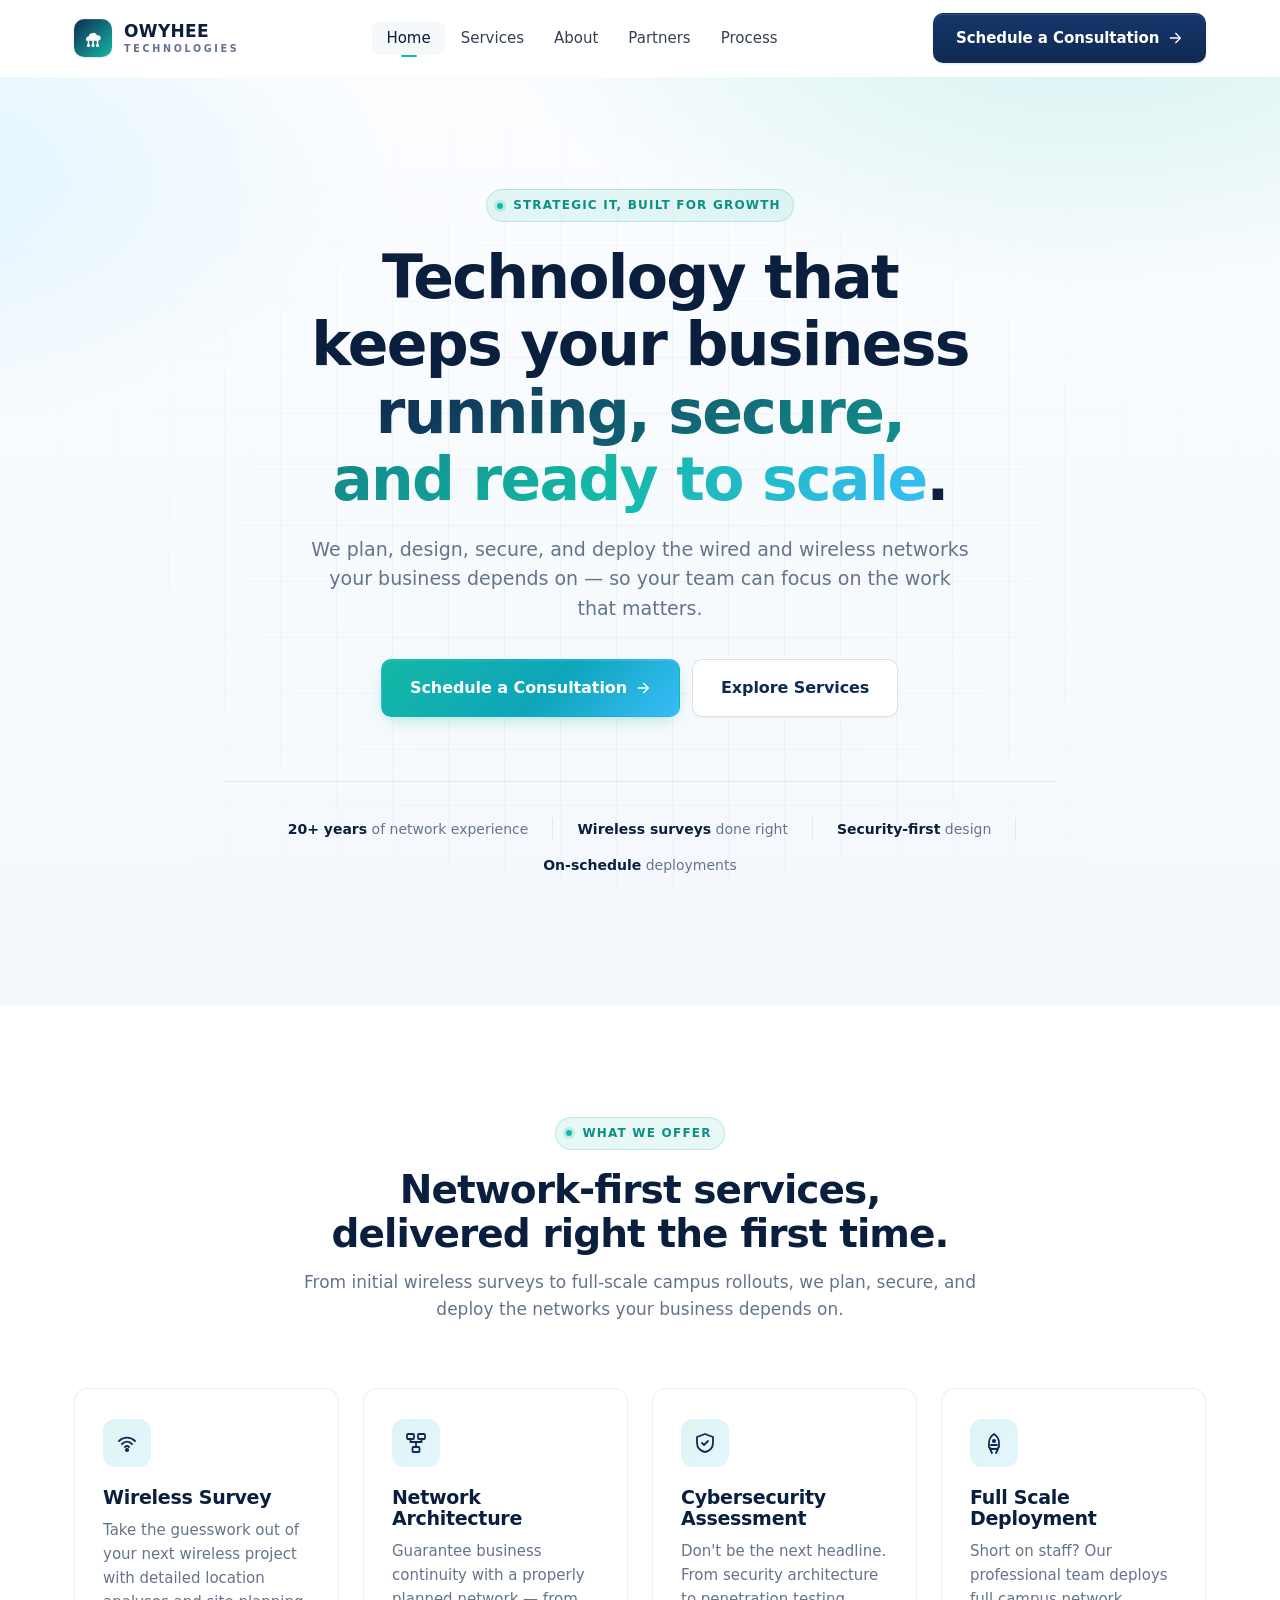
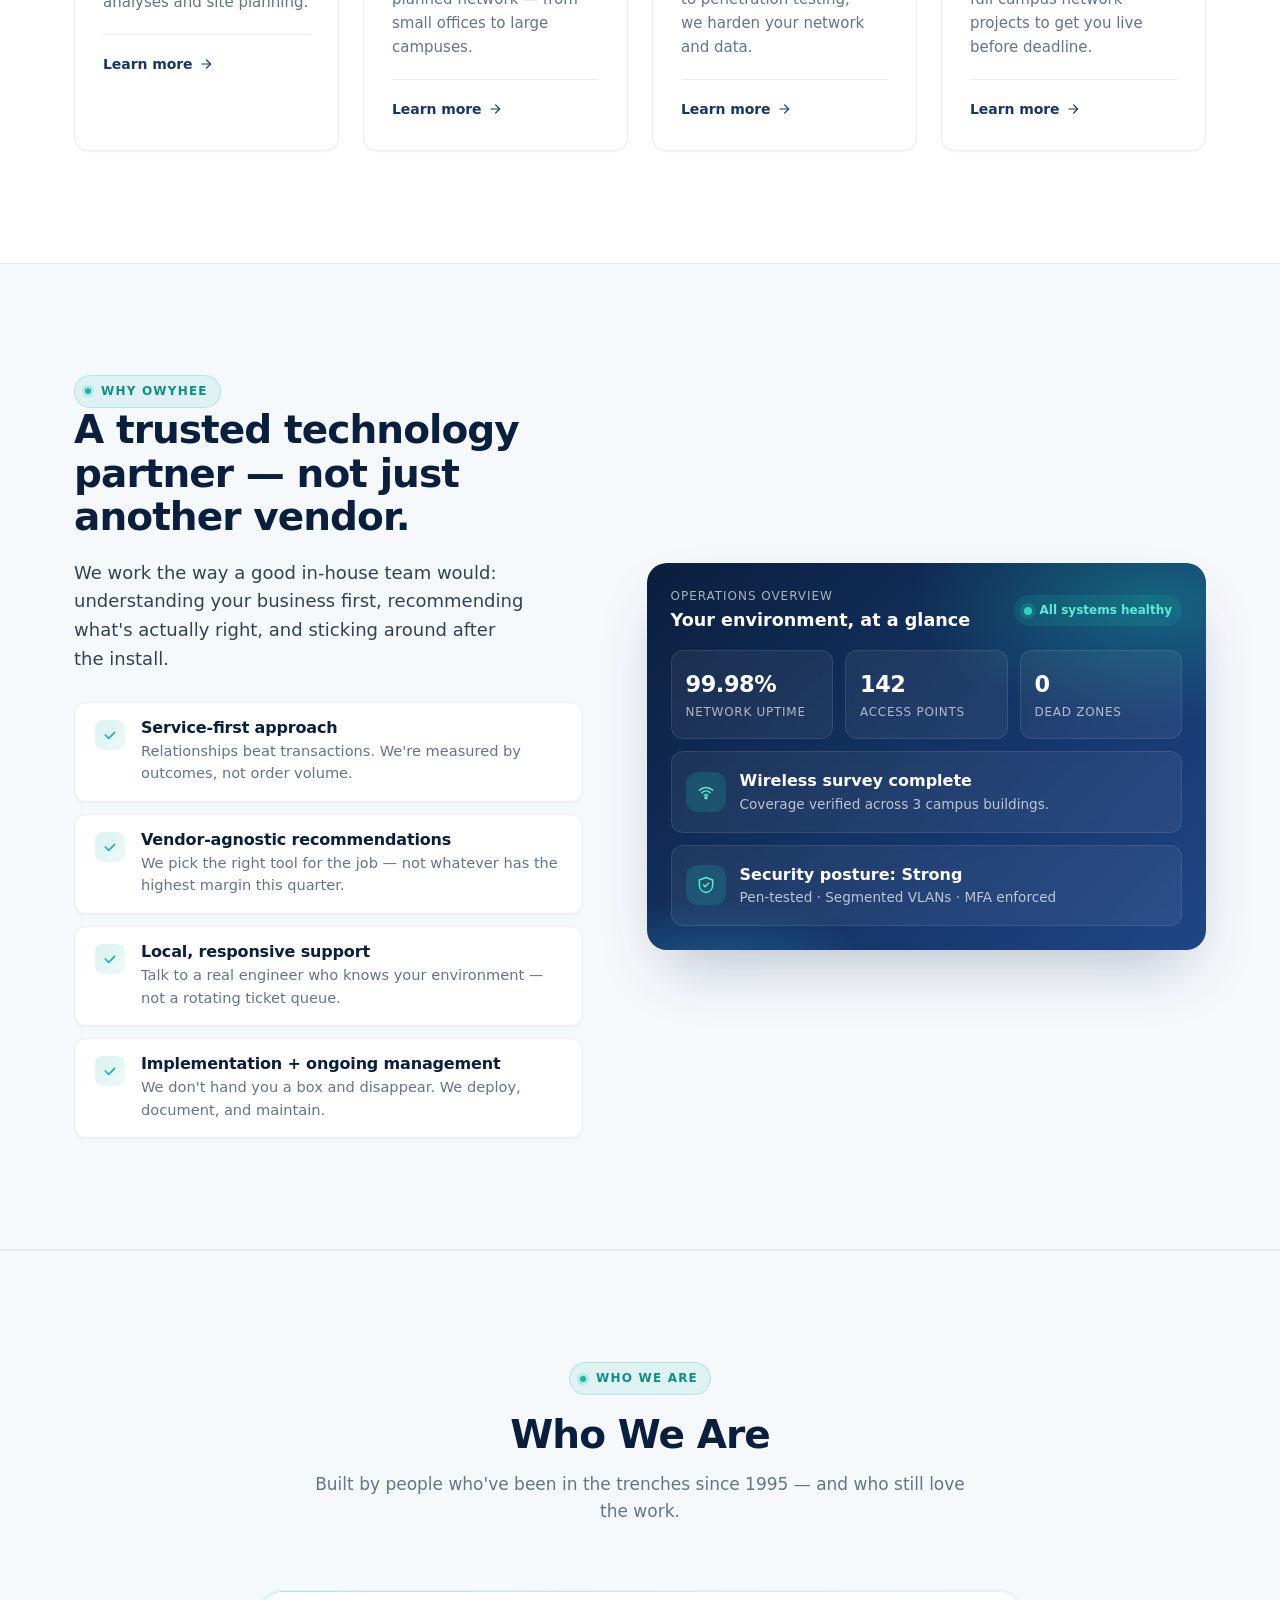
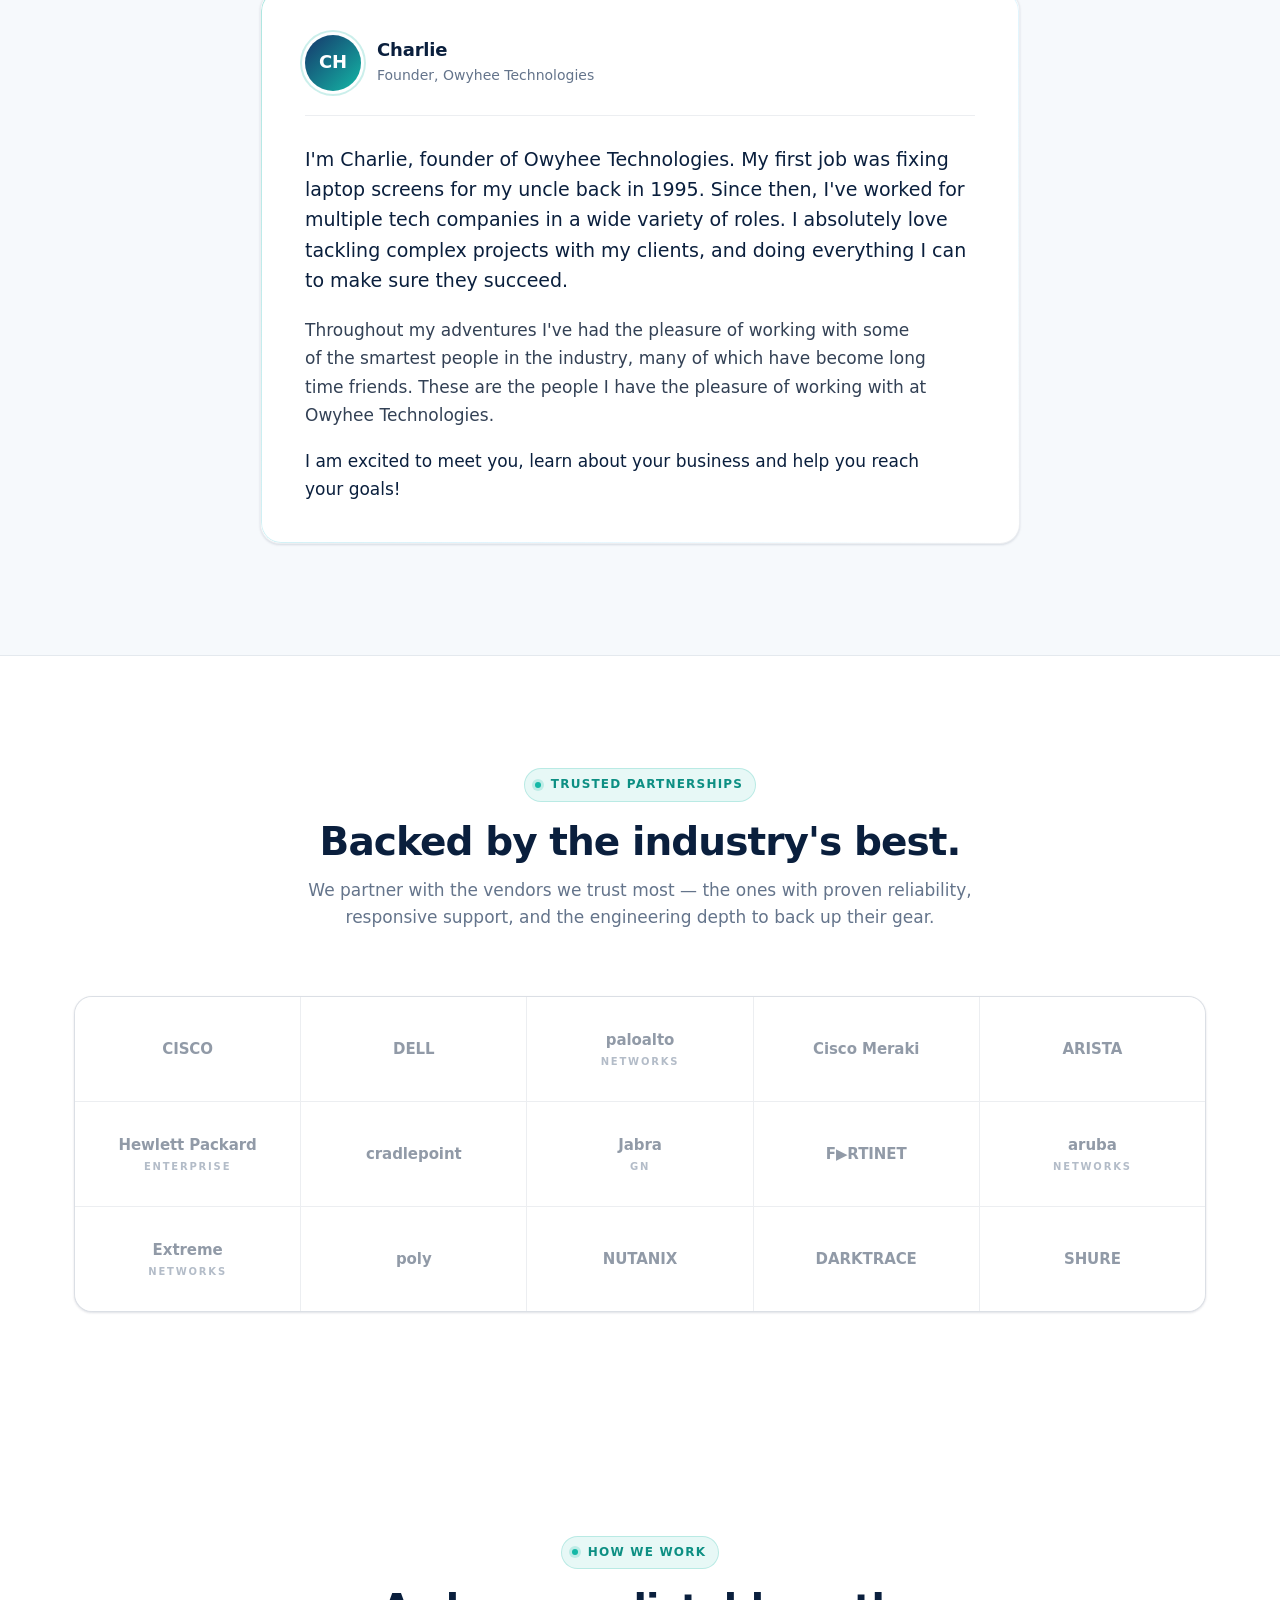
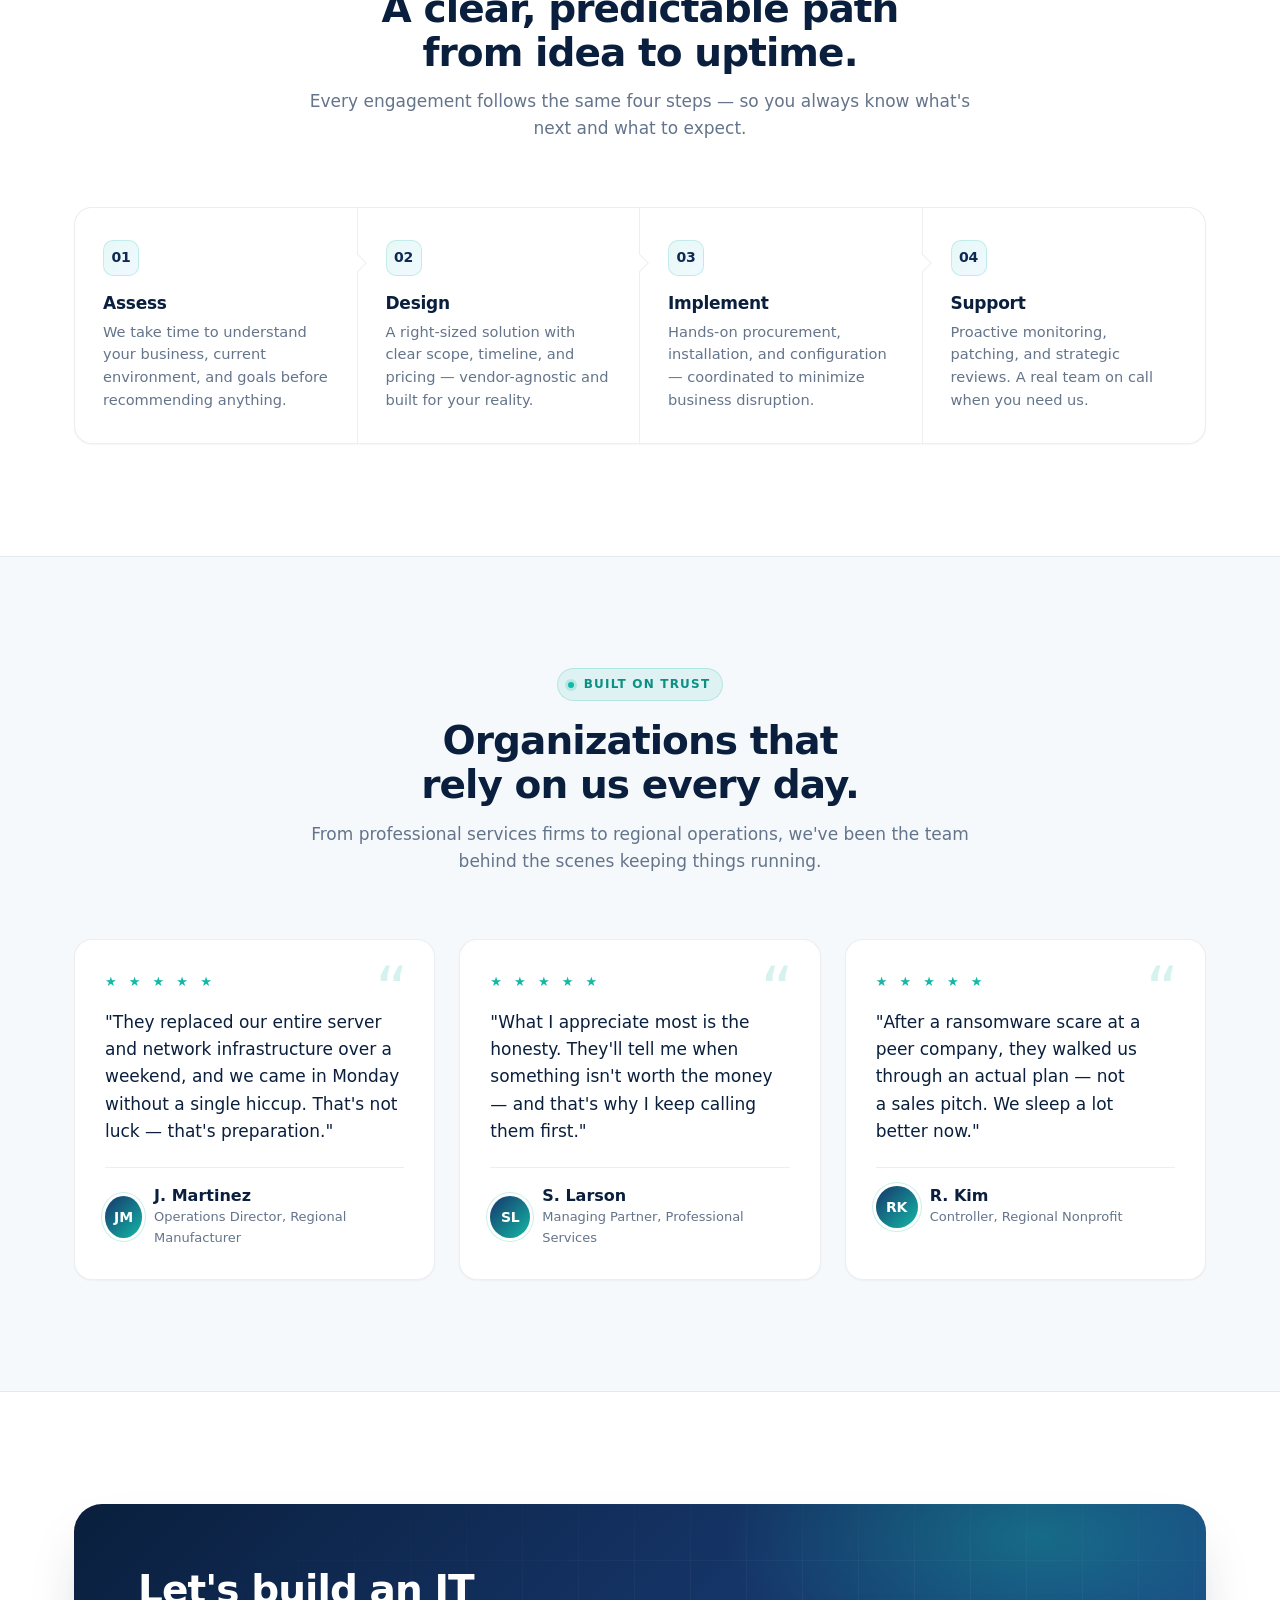
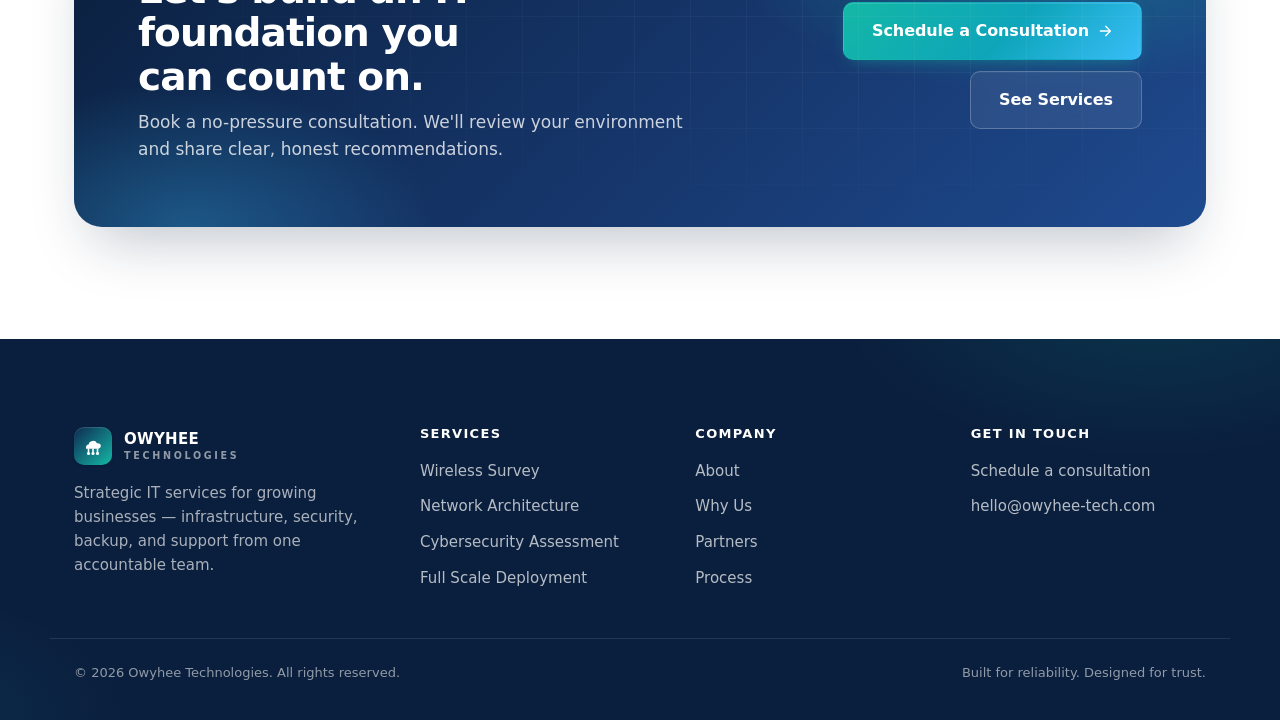
==== commit 3a113d44: "Add Who We Are and Trusted Partnerships sections Who We Are - New section on homepage (id="about") w" ====
--- a/index.html
+++ b/index.html
@@ -39,7 +39,8 @@
       <ul class="nav-links">
         <li><a href="/" class="active">Home</a></li>
         <li><a href="#services">Services</a></li>
-        <li><a href="#why">Why Us</a></li>
+        <li><a href="#about">About</a></li>
+        <li><a href="#partners">Partners</a></li>
         <li><a href="#process">Process</a></li>
       </ul>
     </nav>
@@ -240,6 +241,67 @@
           </div>
         </aside>
       </div>
+    </div>
+  </section>
+
+  <!-- ========================================================================
+       Who We Are
+  ======================================================================== -->
+  <section id="about" class="section section-soft" aria-labelledby="about-title">
+    <div class="container">
+      <div class="section-head reveal">
+        <span class="eyebrow">Who we are</span>
+        <h2 id="about-title">Who We Are</h2>
+        <p>Built by people who've been in the trenches since 1995 — and who still love the work.</p>
+      </div>
+
+      <article class="founder reveal">
+        <header class="founder-header">
+          <div class="founder-avatar" aria-hidden="true">CH</div>
+          <div>
+            <div class="founder-name">Charlie</div>
+            <div class="founder-role">Founder, Owyhee Technologies</div>
+          </div>
+        </header>
+        <div class="founder-body">
+          <p class="lead">I'm Charlie, founder of Owyhee Technologies. My first job was fixing laptop screens for my uncle back in 1995. Since then, I've worked for multiple tech companies in a wide variety of roles. I absolutely love tackling complex projects with my clients, and doing everything I can to make sure they succeed.</p>
+          <p>Throughout my adventures I've had the pleasure of working with some of the smartest people in the industry, many of which have become long time friends. These are the people I have the pleasure of working with at Owyhee Technologies.</p>
+          <p>I am excited to meet you, learn about your business and help you reach your goals!</p>
+        </div>
+      </article>
+    </div>
+  </section>
+
+  <!-- ========================================================================
+       Trusted Partnerships
+  ======================================================================== -->
+  <section id="partners" class="section" aria-labelledby="partners-title">
+    <div class="container">
+      <div class="section-head reveal">
+        <span class="eyebrow">Trusted partnerships</span>
+        <h2 id="partners-title">Backed by the industry's best.</h2>
+        <p>We partner with the vendors we trust most — the ones with proven reliability, responsive support, and the engineering depth to back up their gear.</p>
+      </div>
+
+      <ul class="partners reveal" role="list" aria-label="Technology partners">
+        <li class="partner" aria-label="Cisco"><span>CISCO</span></li>
+        <li class="partner" aria-label="Dell"><span>DELL</span></li>
+        <li class="partner" aria-label="Palo Alto Networks"><span>paloalto<small>networks</small></span></li>
+        <li class="partner" aria-label="Cisco Meraki"><span>Cisco Meraki</span></li>
+        <li class="partner" aria-label="Arista"><span>ARISTA</span></li>
+
+        <li class="partner" aria-label="Hewlett Packard Enterprise"><span>Hewlett Packard<small>Enterprise</small></span></li>
+        <li class="partner" aria-label="Cradlepoint"><span>cradlepoint</span></li>
+        <li class="partner" aria-label="Jabra"><span>Jabra<small>GN</small></span></li>
+        <li class="partner" aria-label="Fortinet"><span>F&#x25B6;RTINET</span></li>
+        <li class="partner" aria-label="Aruba Networks"><span>aruba<small>networks</small></span></li>
+
+        <li class="partner" aria-label="Extreme Networks"><span>Extreme<small>networks</small></span></li>
+        <li class="partner" aria-label="Poly"><span>poly</span></li>
+        <li class="partner" aria-label="Nutanix"><span>NUTANIX</span></li>
+        <li class="partner" aria-label="Darktrace"><span>DARKTRACE</span></li>
+        <li class="partner" aria-label="Shure"><span>SHURE</span></li>
+      </ul>
     </div>
   </section>
 
@@ -387,9 +449,10 @@
     <div>
       <h4>Company</h4>
       <ul>
+        <li><a href="#about">About</a></li>
         <li><a href="#why">Why Us</a></li>
+        <li><a href="#partners">Partners</a></li>
         <li><a href="#process">Process</a></li>
-        <li><a href="#contact">Contact</a></li>
       </ul>
     </div>
 
--- a/assets/css/styles.css
+++ b/assets/css/styles.css
@@ -1064,6 +1064,166 @@
 
 
 /* -----------------------------------------------------------------------------
+  12b. Who We Are / founder card
+----------------------------------------------------------------------------- */
+.founder {
+  max-width: 760px;
+  margin: 0 auto;
+  padding: 44px 44px 40px;
+  background: #fff;
+  border: 1px solid var(--border);
+  border-radius: 20px;
+  box-shadow: var(--shadow-sm);
+  position: relative;
+  overflow: hidden;
+}
+.founder::before {
+  content: "";
+  position: absolute;
+  inset: 0;
+  border-radius: inherit;
+  padding: 1px;
+  background: linear-gradient(135deg, rgba(20, 184, 166, 0.35), rgba(56, 189, 248, 0.15) 60%, transparent 100%);
+  -webkit-mask: linear-gradient(#000 0 0) content-box, linear-gradient(#000 0 0);
+  mask: linear-gradient(#000 0 0) content-box, linear-gradient(#000 0 0);
+  -webkit-mask-composite: xor;
+  mask-composite: exclude;
+  pointer-events: none;
+}
+.founder-header {
+  position: relative;
+  display: flex;
+  align-items: center;
+  gap: 16px;
+  margin-bottom: 28px;
+  padding-bottom: 24px;
+  border-bottom: 1px solid var(--border);
+}
+.founder-avatar {
+  flex: none;
+  width: 56px; height: 56px;
+  border-radius: 50%;
+  background: linear-gradient(135deg, var(--navy-700), var(--teal-500));
+  color: #fff;
+  display: grid;
+  place-items: center;
+  font-family: var(--font-display);
+  font-weight: 700;
+  font-size: 1.125rem;
+  letter-spacing: -0.01em;
+  box-shadow: 0 0 0 3px #fff, 0 0 0 5px rgba(20, 184, 166, 0.22);
+}
+.founder-name {
+  font-family: var(--font-display);
+  font-weight: 700;
+  color: var(--navy-900);
+  font-size: 1.125rem;
+  letter-spacing: -0.01em;
+  line-height: 1.2;
+}
+.founder-role {
+  font-size: .875rem;
+  color: var(--ink-500);
+  margin-top: 3px;
+}
+.founder-body {
+  position: relative;
+}
+.founder-body p {
+  color: var(--ink-700);
+  font-size: 1.0625rem;
+  line-height: 1.65;
+  margin-bottom: 1.1em;
+}
+.founder-body p:last-child {
+  margin-bottom: 0;
+  color: var(--navy-900);
+  font-weight: 500;
+}
+.founder-body p.lead {
+  font-size: 1.1875rem;
+  color: var(--navy-900);
+  line-height: 1.6;
+}
+@media (max-width: 640px) {
+  .founder { padding: 32px 24px 28px; }
+}
+
+/* -----------------------------------------------------------------------------
+  12c. Trusted Partnerships / logo grid
+----------------------------------------------------------------------------- */
+.partners {
+  list-style: none;
+  margin: 0;
+  padding: 0;
+  display: grid;
+  grid-template-columns: repeat(5, 1fr);
+  gap: 1px;
+  background: var(--border);
+  border: 1px solid var(--border);
+  border-radius: 18px;
+  overflow: hidden;
+  box-shadow: var(--shadow-sm);
+}
+.partner {
+  display: grid;
+  place-items: center;
+  min-height: 104px;
+  padding: 24px 20px;
+  background: #fff;
+  color: var(--ink-500);
+  font-family: var(--font-display);
+  font-weight: 700;
+  font-size: .9375rem;
+  letter-spacing: -0.005em;
+  text-align: center;
+  transition: color .25s var(--ease), background .25s var(--ease), transform .25s var(--ease);
+}
+.partner span {
+  opacity: .72;
+  filter: grayscale(0.2);
+  transition: opacity .25s var(--ease), filter .25s var(--ease);
+  white-space: nowrap;
+}
+.partner small {
+  display: block;
+  margin-top: 2px;
+  font-family: var(--font-sans);
+  font-size: .625rem;
+  font-weight: 600;
+  color: var(--ink-400);
+  letter-spacing: .18em;
+  text-transform: uppercase;
+}
+.partner:hover {
+  background: var(--bg-soft);
+  color: var(--navy-900);
+}
+.partner:hover span {
+  opacity: 1;
+  filter: none;
+}
+.partner img {
+  max-height: 40px;
+  width: auto;
+  opacity: .72;
+  filter: grayscale(0.6);
+  transition: opacity .25s var(--ease), filter .25s var(--ease);
+}
+.partner:hover img {
+  opacity: 1;
+  filter: none;
+}
+
+@media (max-width: 960px) {
+  .partners { grid-template-columns: repeat(3, 1fr); }
+}
+@media (max-width: 560px) {
+  .partners { grid-template-columns: repeat(2, 1fr); }
+  .partner { min-height: 88px; padding: 18px 14px; font-size: .875rem; }
+}
+
+/* -----------------------------------------------------------------------------
   13b. Page hero (interior pages)
 ----------------------------------------------------------------------------- */
 .page-hero {
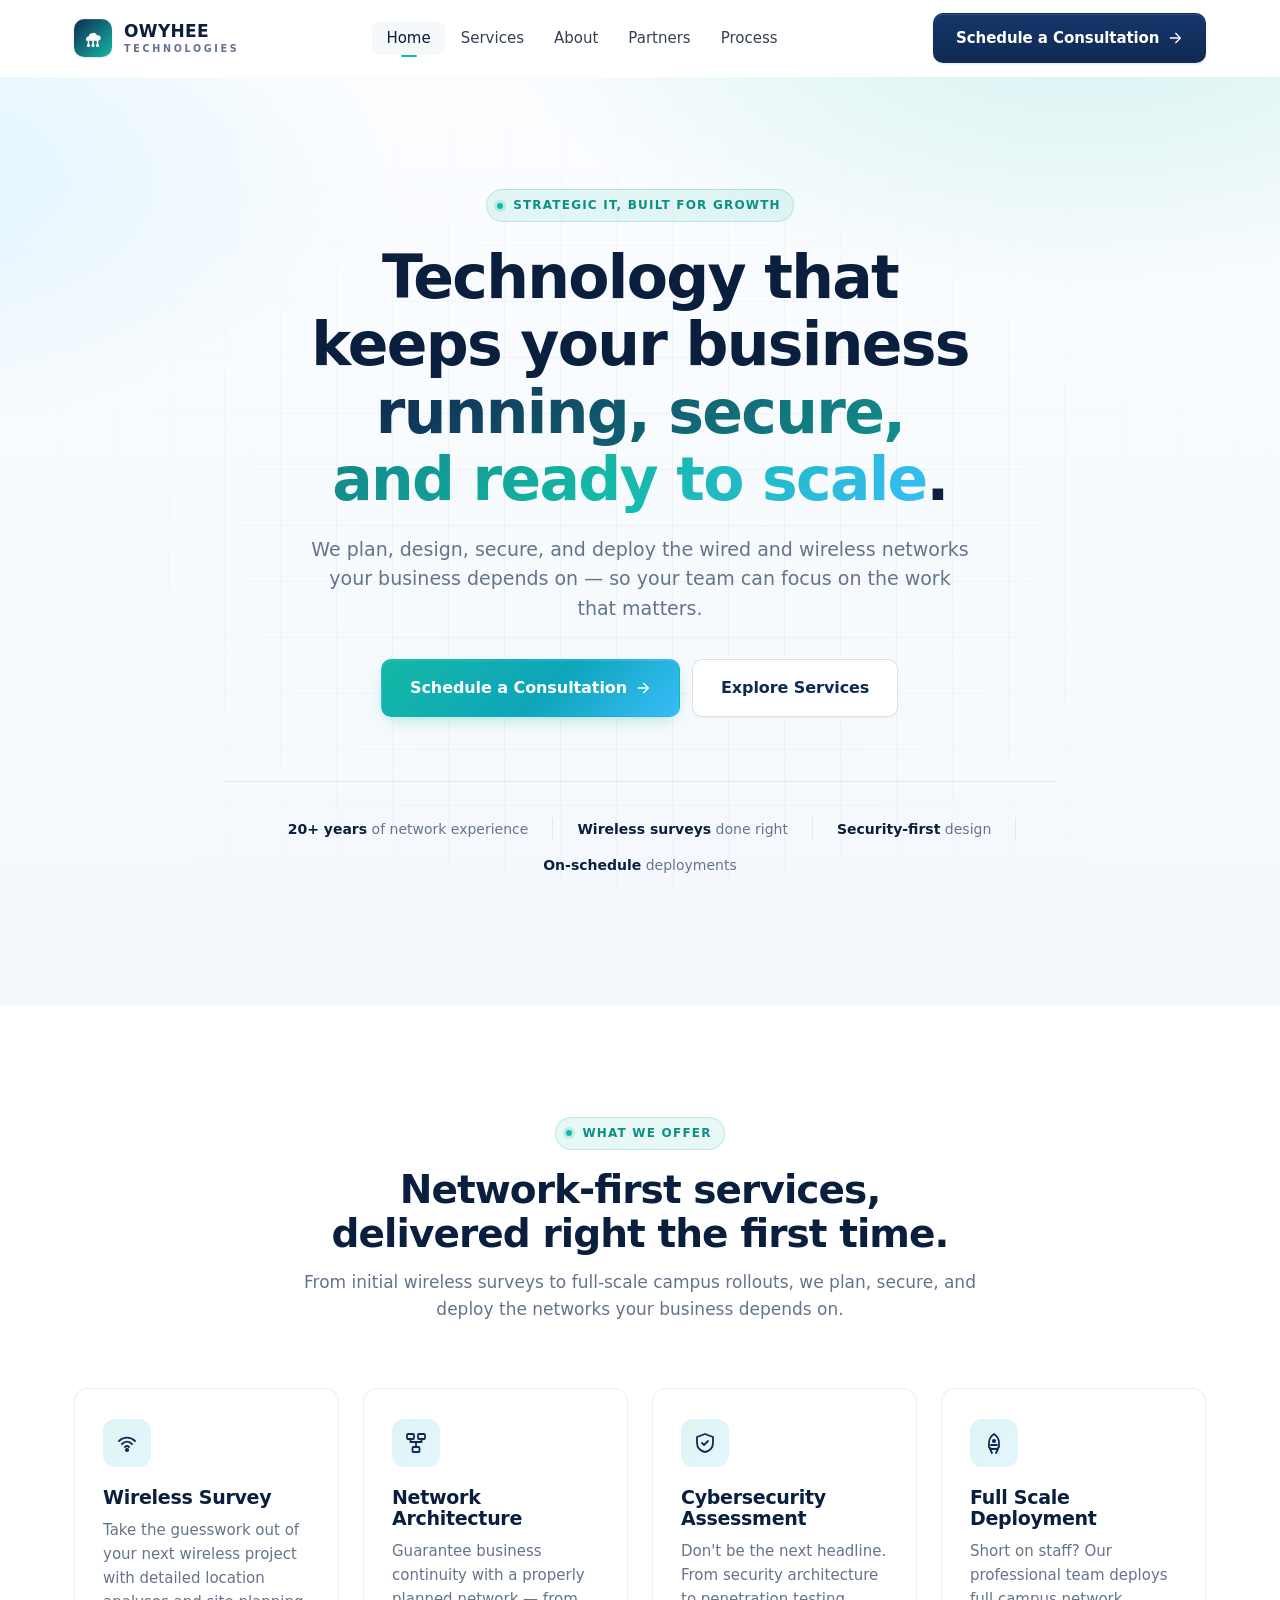
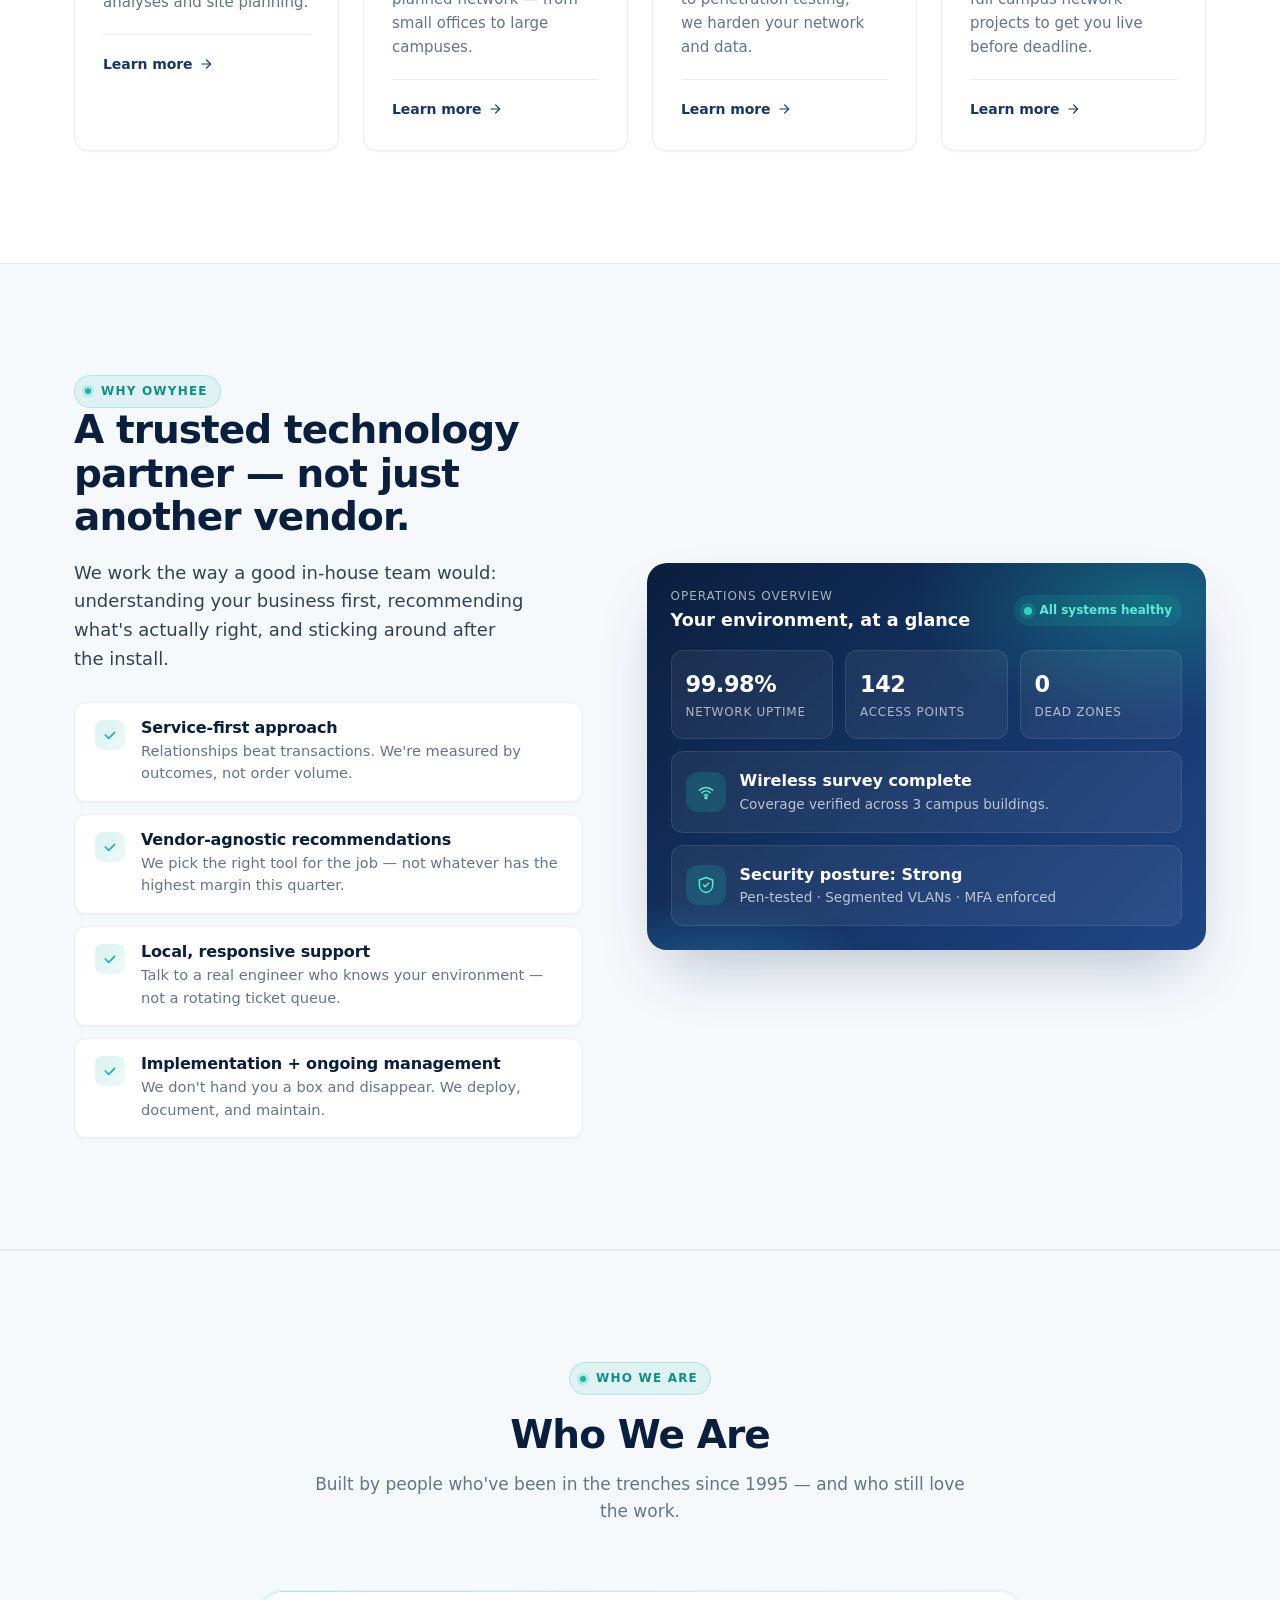
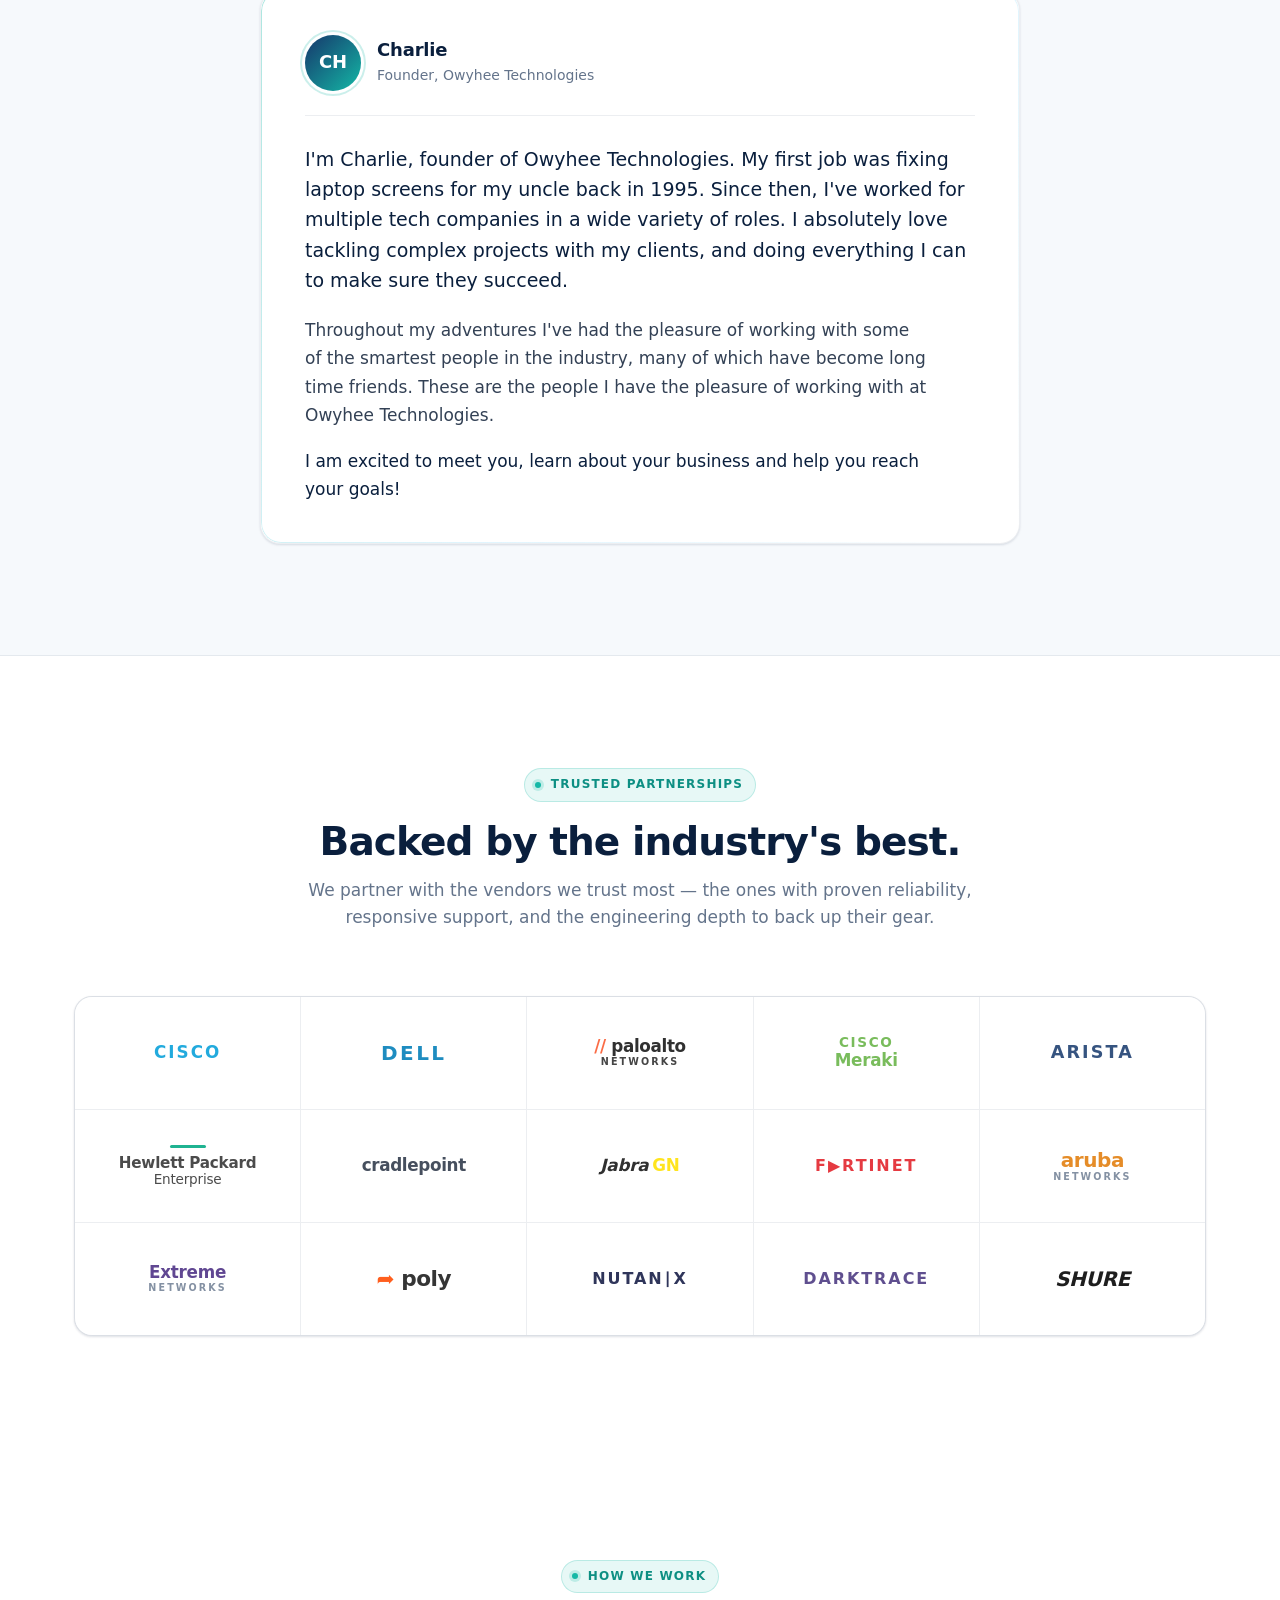
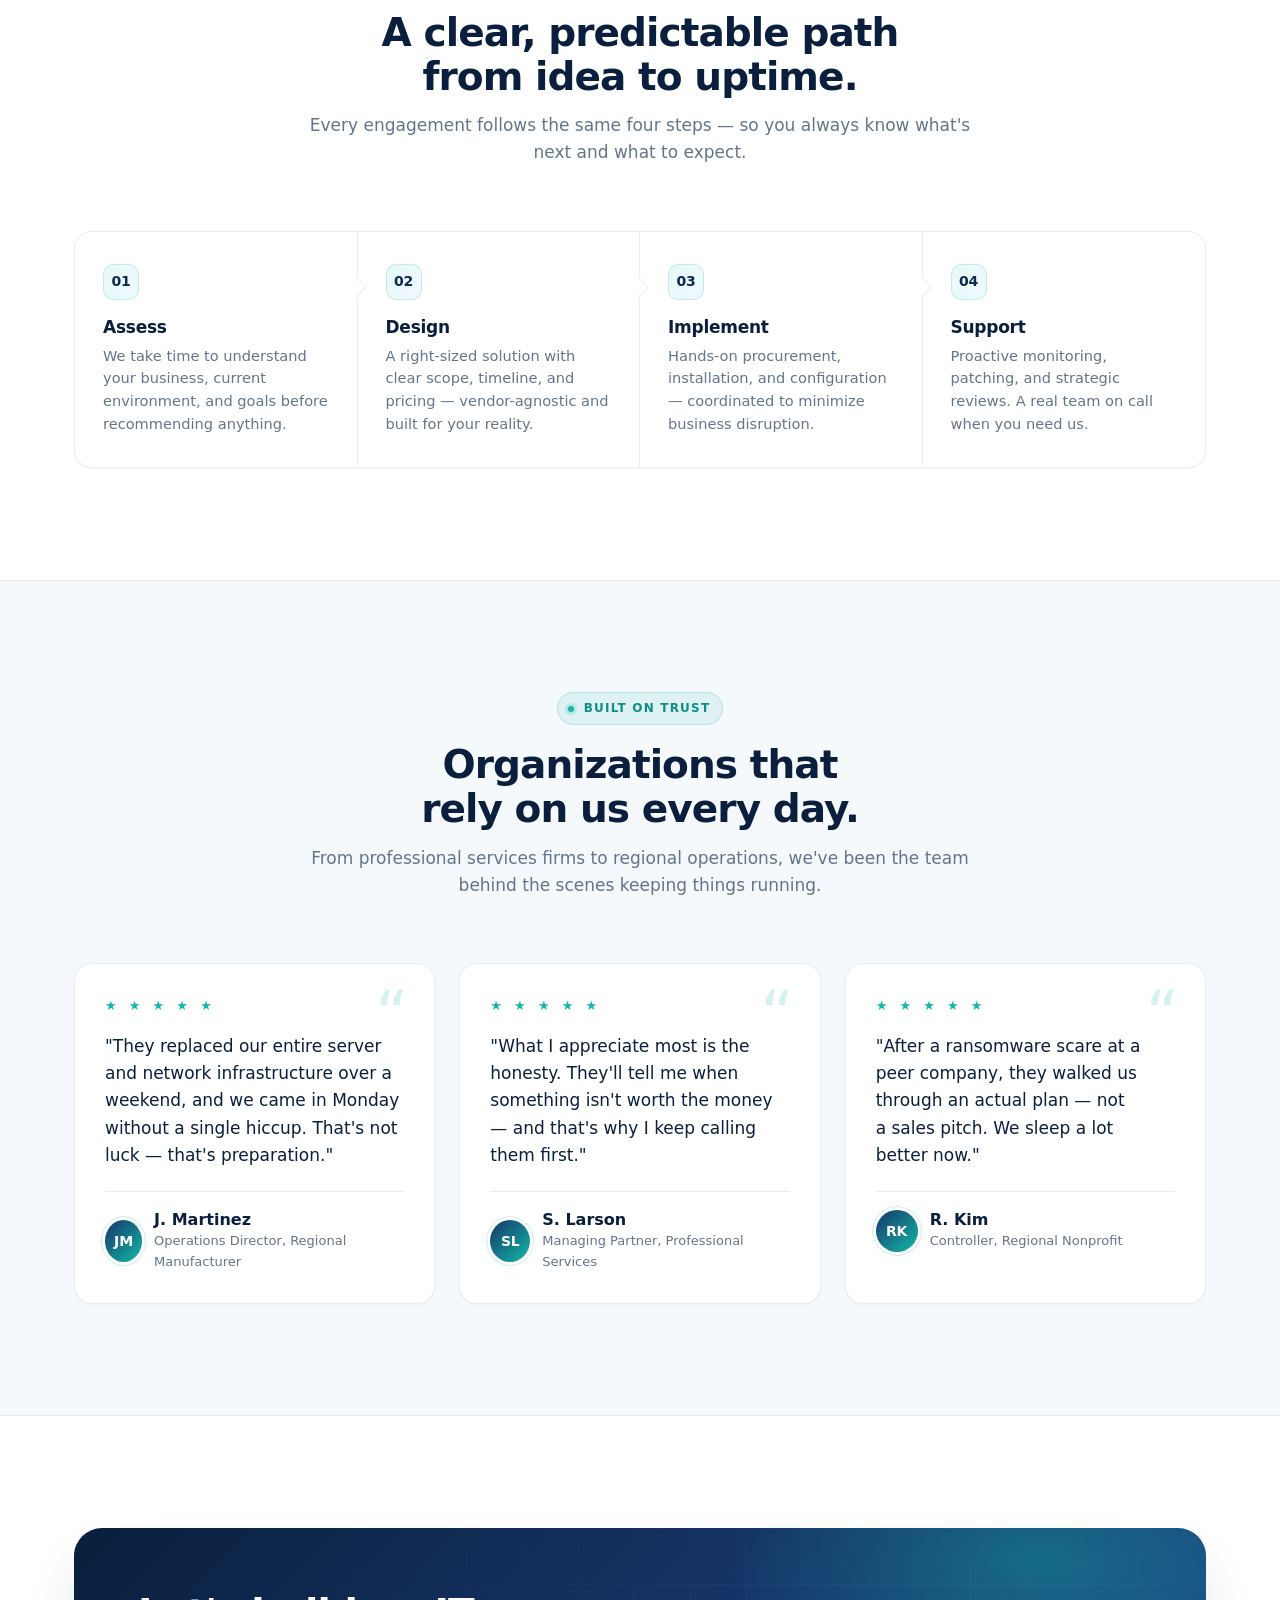
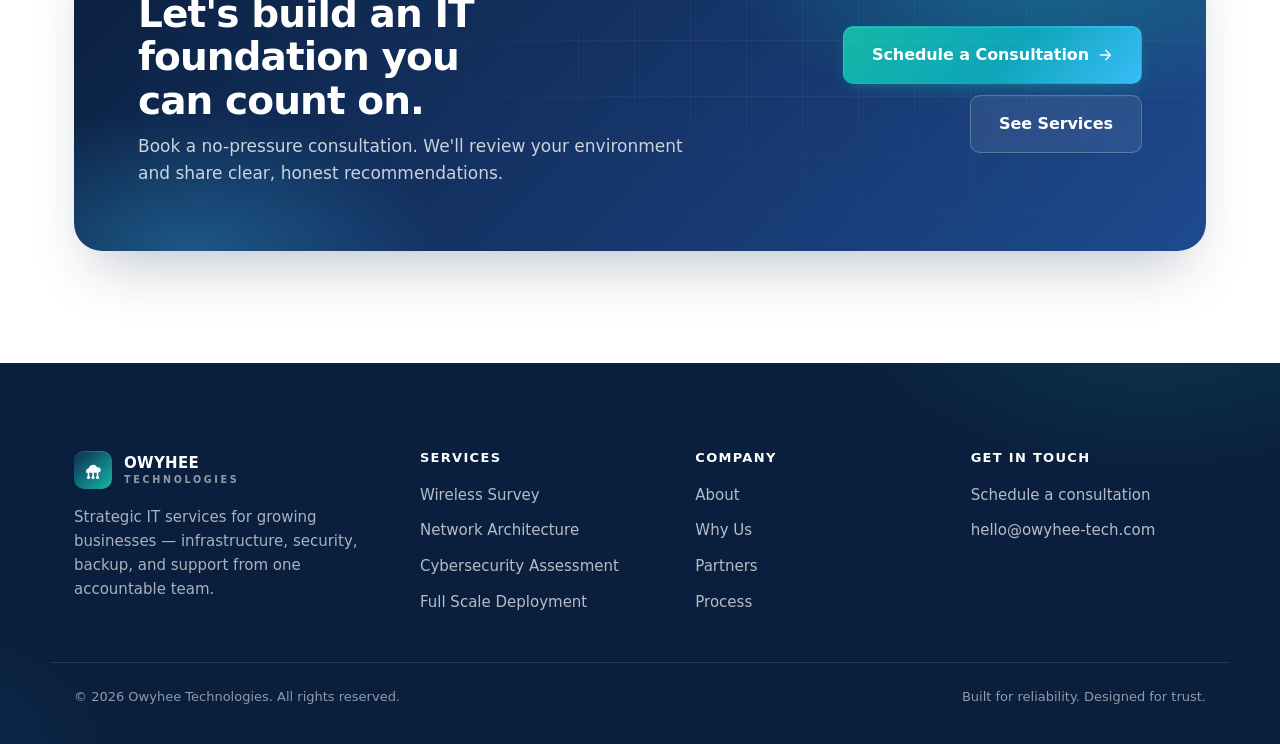
==== commit e0df9ea4: "Colorize partner wordmarks with brand colors and logo styling - Each of 15 partner tiles now uses it" ====
--- a/index.html
+++ b/index.html
@@ -284,23 +284,75 @@
       </div>
 
       <ul class="partners reveal" role="list" aria-label="Technology partners">
-        <li class="partner" aria-label="Cisco"><span>CISCO</span></li>
-        <li class="partner" aria-label="Dell"><span>DELL</span></li>
-        <li class="partner" aria-label="Palo Alto Networks"><span>paloalto<small>networks</small></span></li>
-        <li class="partner" aria-label="Cisco Meraki"><span>Cisco Meraki</span></li>
-        <li class="partner" aria-label="Arista"><span>ARISTA</span></li>
-
-        <li class="partner" aria-label="Hewlett Packard Enterprise"><span>Hewlett Packard<small>Enterprise</small></span></li>
-        <li class="partner" aria-label="Cradlepoint"><span>cradlepoint</span></li>
-        <li class="partner" aria-label="Jabra"><span>Jabra<small>GN</small></span></li>
-        <li class="partner" aria-label="Fortinet"><span>F&#x25B6;RTINET</span></li>
-        <li class="partner" aria-label="Aruba Networks"><span>aruba<small>networks</small></span></li>
-
-        <li class="partner" aria-label="Extreme Networks"><span>Extreme<small>networks</small></span></li>
-        <li class="partner" aria-label="Poly"><span>poly</span></li>
-        <li class="partner" aria-label="Nutanix"><span>NUTANIX</span></li>
-        <li class="partner" aria-label="Darktrace"><span>DARKTRACE</span></li>
-        <li class="partner" aria-label="Shure"><span>SHURE</span></li>
+        <li class="partner" style="--brand:#049FD9" aria-label="Cisco">
+          <span class="partner-logo"><span class="pl-main upper tracked">CISCO</span></span>
+        </li>
+        <li class="partner" style="--brand:#007DB8" aria-label="Dell">
+          <span class="partner-logo"><span class="pl-main upper tracked" style="font-size:1.25rem">DELL</span></span>
+        </li>
+        <li class="partner" style="--brand:#141414;--accent:#FA582D" aria-label="Palo Alto Networks">
+          <span class="partner-logo">
+            <span class="pl-main lower"><span class="pl-accent">//</span> paloalto</span>
+            <span class="pl-sub">networks</span>
+          </span>
+        </li>
+        <li class="partner" style="--brand:#67B346" aria-label="Cisco Meraki">
+          <span class="partner-logo">
+            <span class="pl-main upper tracked" style="font-size:.85rem">CISCO</span>
+            <span class="pl-main" style="font-size:1.05rem;font-weight:700">Meraki</span>
+          </span>
+        </li>
+        <li class="partner" style="--brand:#1B3D6F" aria-label="Arista">
+          <span class="partner-logo"><span class="pl-main upper tracked" style="font-size:1.1rem">ARISTA</span></span>
+        </li>
+
+        <li class="partner" style="--brand:#333333;--accent:#01A982" aria-label="Hewlett Packard Enterprise">
+          <span class="partner-logo">
+            <span class="pl-bar" aria-hidden="true"></span>
+            <span class="pl-main" style="font-size:.95rem;font-weight:600">Hewlett Packard</span>
+            <span class="pl-main" style="font-size:.85rem;font-weight:500">Enterprise</span>
+          </span>
+        </li>
+        <li class="partner" style="--brand:#2D3748;--accent:#F9A825" aria-label="Cradlepoint">
+          <span class="partner-logo">
+            <span class="pl-main lower" style="font-weight:700">cradlepoint</span>
+          </span>
+        </li>
+        <li class="partner" style="--brand:#141414;--accent:#FFE100" aria-label="Jabra">
+          <span class="partner-logo">
+            <span class="pl-main" style="font-style:italic;font-weight:800">Jabra<span class="pl-accent" style="font-style:normal;margin-left:4px">GN</span></span>
+          </span>
+        </li>
+        <li class="partner" style="--brand:#E21F27" aria-label="Fortinet">
+          <span class="partner-logo"><span class="pl-main upper tracked" style="font-size:1rem">F&#9654;RTINET</span></span>
+        </li>
+        <li class="partner" style="--brand:#E27D0B" aria-label="Aruba Networks">
+          <span class="partner-logo">
+            <span class="pl-main lower" style="font-weight:800;font-size:1.25rem">aruba</span>
+            <span class="pl-sub" style="color:var(--ink-500)">NETWORKS</span>
+          </span>
+        </li>
+
+        <li class="partner" style="--brand:#4B2E83" aria-label="Extreme Networks">
+          <span class="partner-logo">
+            <span class="pl-main" style="font-weight:700">Extreme</span>
+            <span class="pl-sub" style="color:var(--ink-500)">NETWORKS</span>
+          </span>
+        </li>
+        <li class="partner" style="--brand:#1A1A1A;--accent:#FF4900" aria-label="Poly">
+          <span class="partner-logo">
+            <span class="pl-main lower" style="font-weight:800;font-size:1.35rem"><span class="pl-accent">&#10150;</span> poly</span>
+          </span>
+        </li>
+        <li class="partner" style="--brand:#131A44" aria-label="Nutanix">
+          <span class="partner-logo"><span class="pl-main upper tracked" style="font-size:1rem">NUTAN&#8739;X</span></span>
+        </li>
+        <li class="partner" style="--brand:#4A3780" aria-label="Darktrace">
+          <span class="partner-logo"><span class="pl-main upper tracked" style="font-size:1rem">DARKTRACE</span></span>
+        </li>
+        <li class="partner" style="--brand:#000000" aria-label="Shure">
+          <span class="partner-logo"><span class="pl-main upper" style="font-style:italic;font-weight:900;font-size:1.25rem">SHURE</span></span>
+        </li>
       </ul>
     </div>
   </section>
--- a/assets/css/styles.css
+++ b/assets/css/styles.css
@@ -1168,51 +1168,69 @@
 .partner {
   display: grid;
   place-items: center;
-  min-height: 104px;
+  min-height: 112px;
   padding: 24px 20px;
   background: #fff;
-  color: var(--ink-500);
   font-family: var(--font-display);
+  font-size: 1.05rem;
+  text-align: center;
+  transition: background .25s var(--ease), transform .25s var(--ease);
+}
+.partner-logo {
+  display: inline-flex;
+  flex-direction: column;
+  align-items: center;
+  justify-content: center;
+  gap: 2px;
+  line-height: 1;
+  color: var(--brand, var(--navy-800));
+  opacity: .88;
+  transition: opacity .25s var(--ease), transform .25s var(--ease);
+  white-space: nowrap;
+}
+.partner-logo .pl-main {
+  font-family: var(--font-display);
+  font-weight: 800;
+  letter-spacing: -0.015em;
+  font-size: 1.05rem;
+}
+.partner-logo .pl-main.tracked { letter-spacing: .12em; }
+.partner-logo .pl-main.lower   { text-transform: lowercase; letter-spacing: -0.02em; }
+.partner-logo .pl-main.upper   { text-transform: uppercase; }
+.partner-logo .pl-sub {
+  font-family: var(--font-sans);
+  font-size: .6rem;
   font-weight: 700;
-  font-size: .9375rem;
-  letter-spacing: -0.005em;
-  text-align: center;
-  transition: color .25s var(--ease), background .25s var(--ease), transform .25s var(--ease);
-}
-.partner span {
-  opacity: .72;
-  filter: grayscale(0.2);
-  transition: opacity .25s var(--ease), filter .25s var(--ease);
-  white-space: nowrap;
-}
-.partner small {
-  display: block;
-  margin-top: 2px;
-  font-family: var(--font-sans);
-  font-size: .625rem;
-  font-weight: 600;
-  color: var(--ink-400);
-  letter-spacing: .18em;
+  letter-spacing: .22em;
   text-transform: uppercase;
-}
+  opacity: .9;
+}
+.partner-logo .pl-accent { color: var(--accent, var(--brand)); }
+.partner-logo .pl-bar {
+  width: 36px; height: 3px;
+  background: var(--accent, var(--brand));
+  border-radius: 2px;
+  margin-bottom: 6px;
+}
+
 .partner:hover {
   background: var(--bg-soft);
-  color: var(--navy-900);
-}
-.partner:hover span {
+}
+.partner:hover .partner-logo {
   opacity: 1;
-  filter: none;
-}
+  transform: scale(1.03);
+}
+
 .partner img {
-  max-height: 40px;
+  max-height: 44px;
+  max-width: 80%;
   width: auto;
-  opacity: .72;
-  filter: grayscale(0.6);
-  transition: opacity .25s var(--ease), filter .25s var(--ease);
+  opacity: .88;
+  transition: opacity .25s var(--ease), transform .25s var(--ease);
 }
 .partner:hover img {
   opacity: 1;
-  filter: none;
+  transform: scale(1.03);
 }
 
 @media (max-width: 960px) {
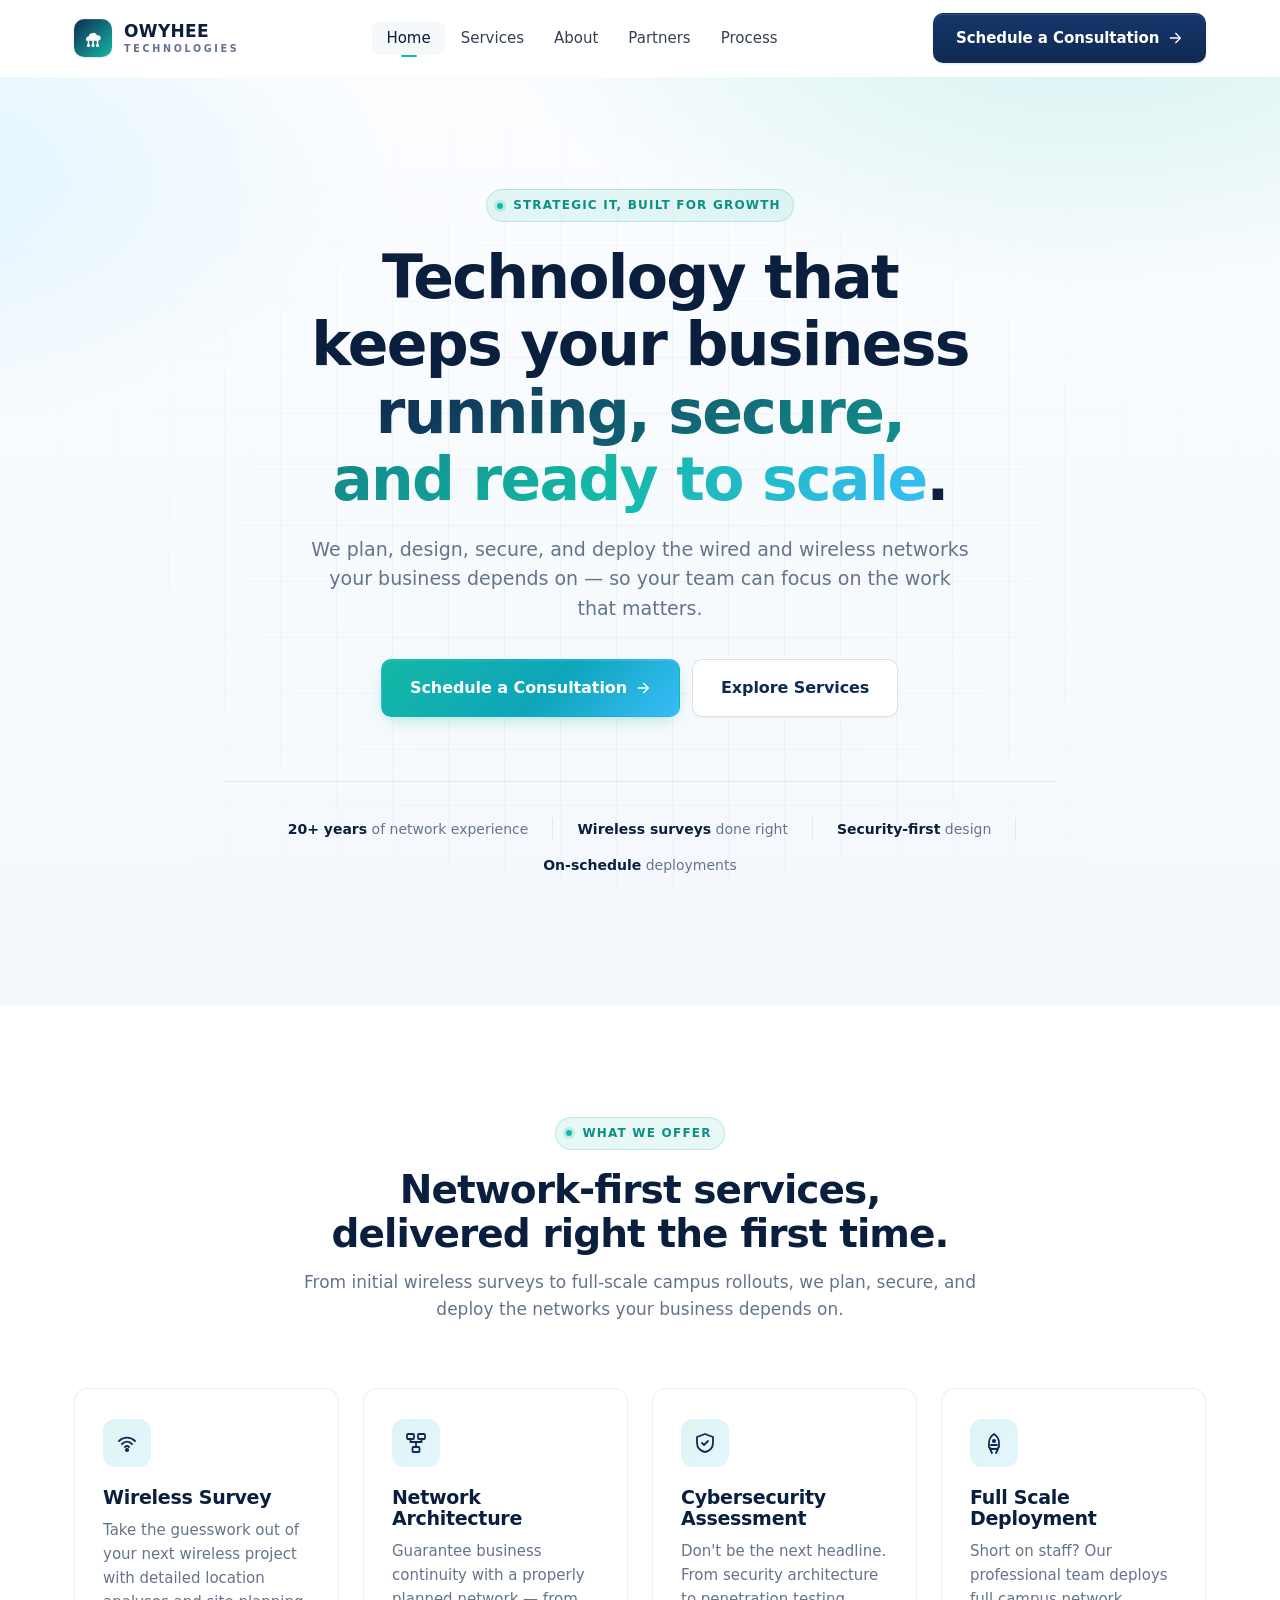
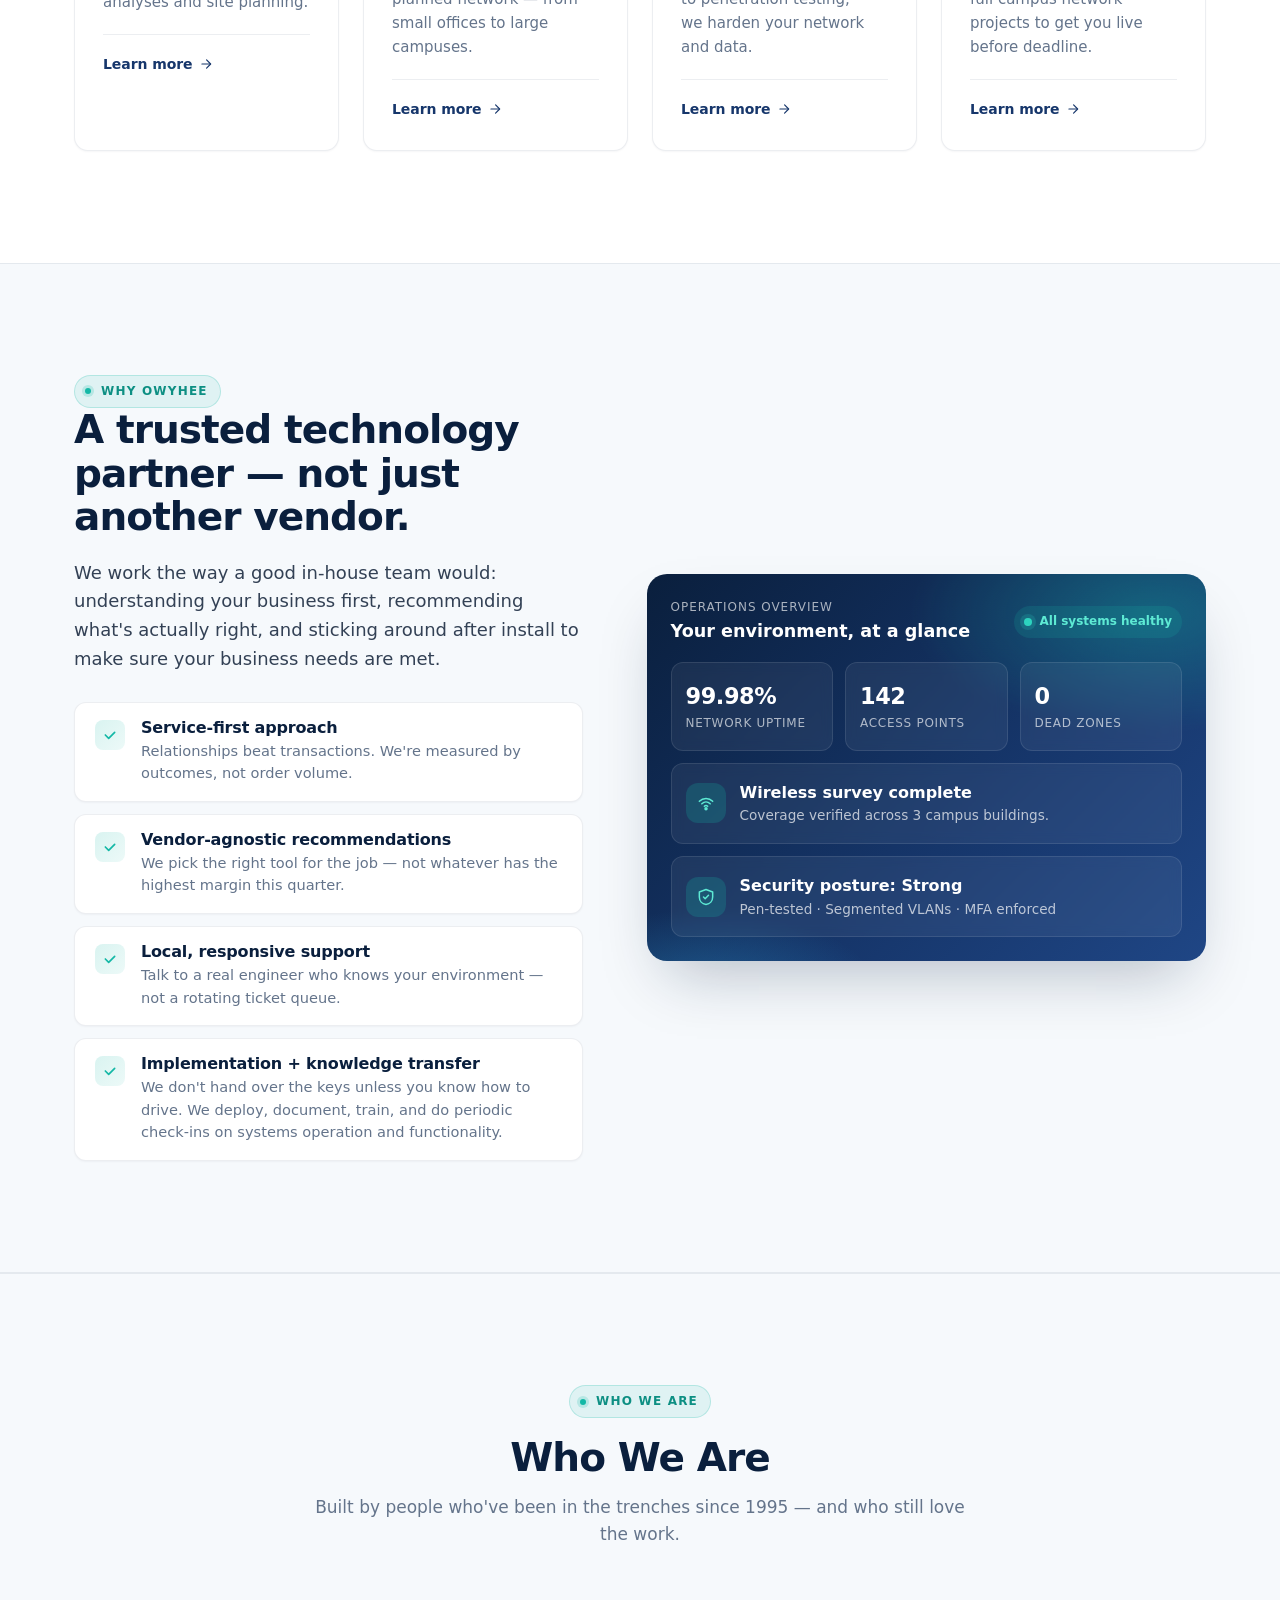
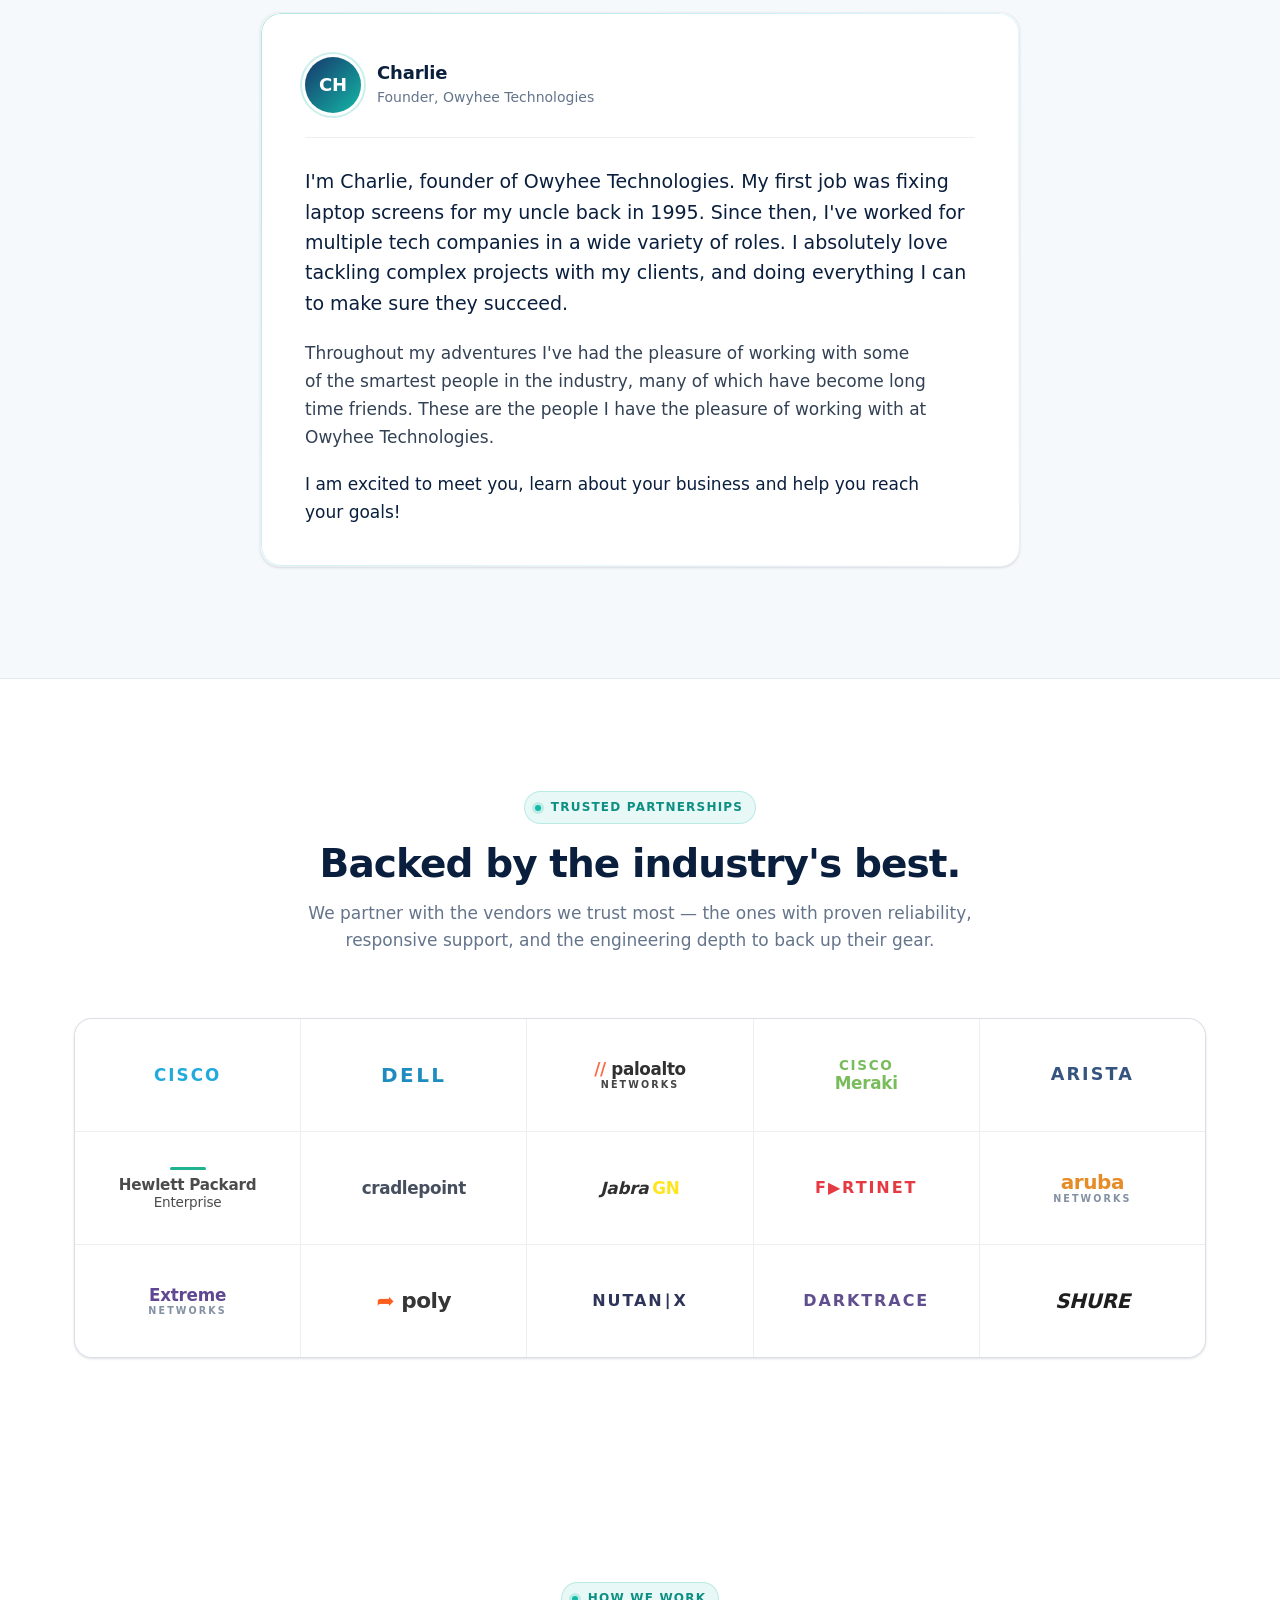
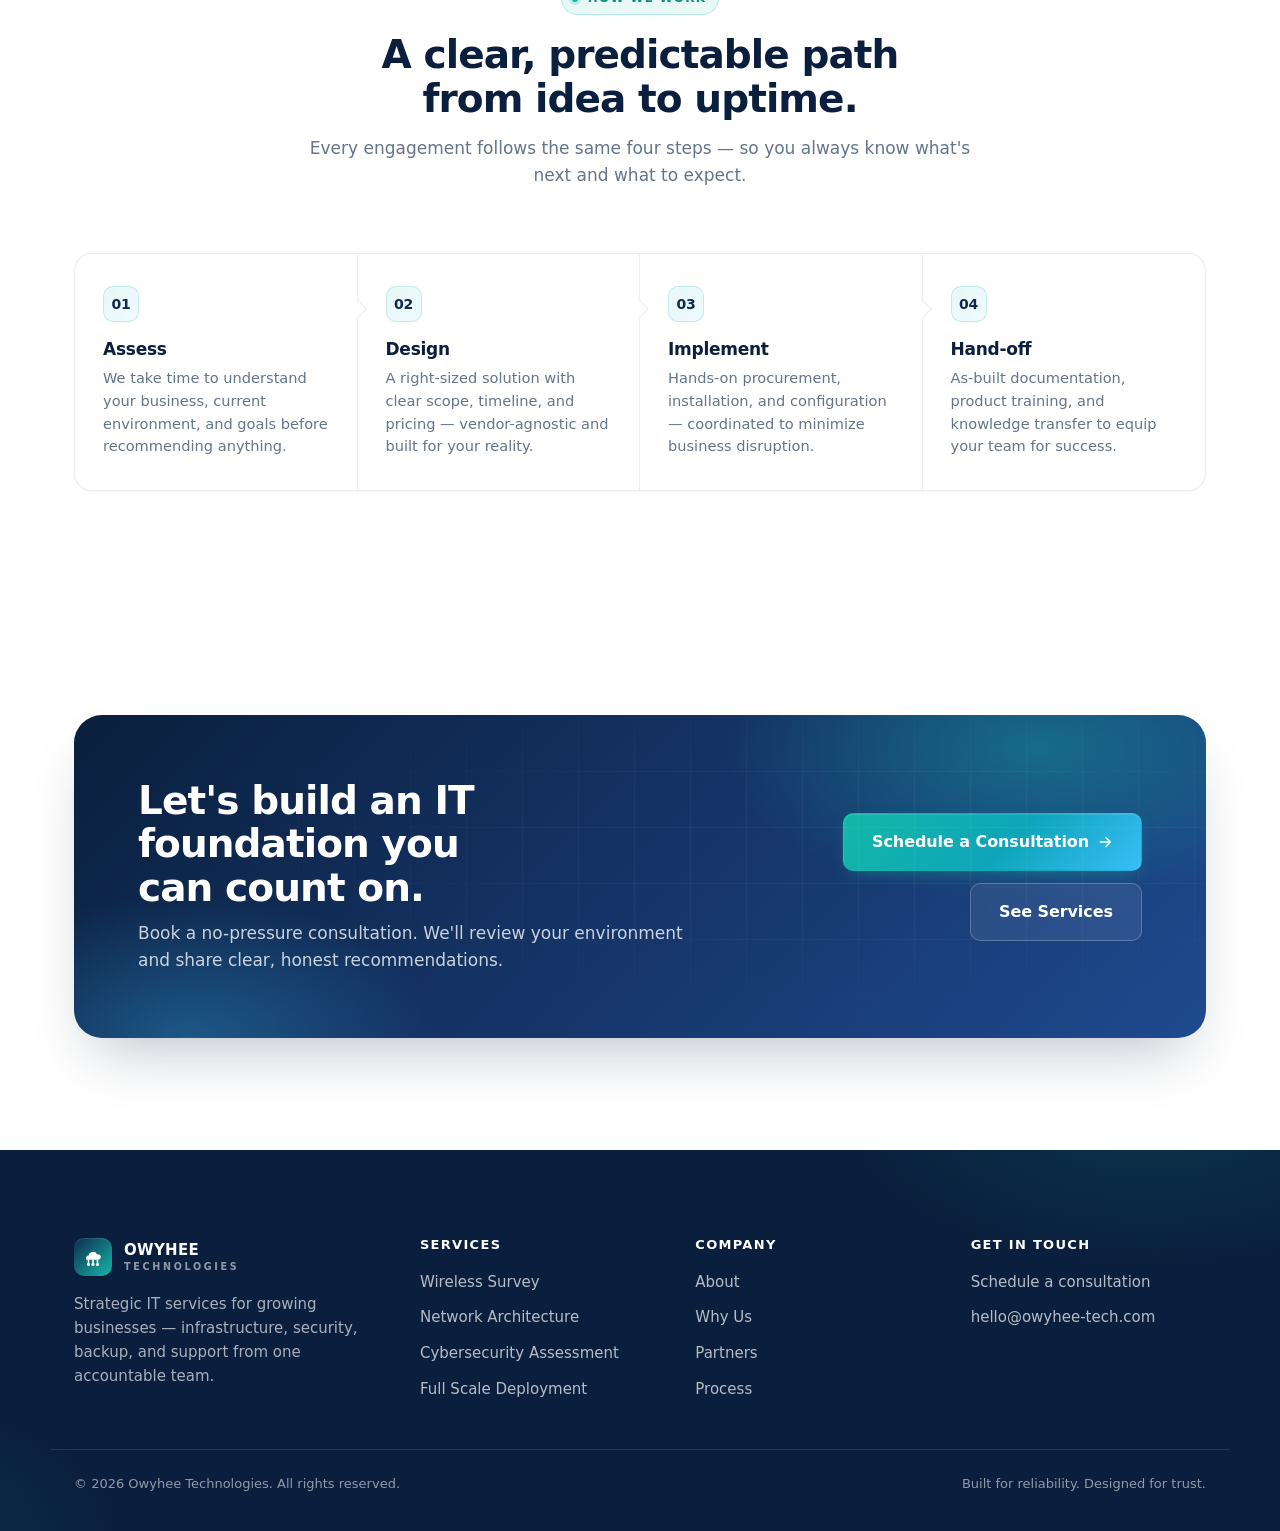
==== commit 082ff8f1: "Remove managed-services language and placeholder testimonials Process: rename step 04 from "Support"" ====
--- a/index.html
+++ b/index.html
@@ -157,7 +157,7 @@
           <span class="eyebrow">Why Owyhee</span>
           <h2 id="why-title">A trusted technology partner — not just another vendor.</h2>
           <p class="lead">
-            We work the way a good in-house team would: understanding your business first, recommending what's actually right, and sticking around after the install.
+            We work the way a good in-house team would: understanding your business first, recommending what's actually right, and sticking around after install to make sure your business needs are met.
           </p>
           <ul class="feature-list">
             <li>
@@ -192,8 +192,8 @@
                 <svg viewBox="0 0 24 24" fill="none" stroke="currentColor" stroke-width="2.5" stroke-linecap="round" stroke-linejoin="round"><path d="M5 12l5 5 9-9"/></svg>
               </span>
               <div>
-                <h4>Implementation + ongoing management</h4>
-                <p>We don't hand you a box and disappear. We deploy, document, and maintain.</p>
+                <h4>Implementation + knowledge transfer</h4>
+                <p>We don't hand over the keys unless you know how to drive. We deploy, document, train, and do periodic check-ins on systems operation and functionality.</p>
               </div>
             </li>
           </ul>
@@ -386,61 +386,10 @@
         </li>
         <li class="process-step">
           <div class="process-num" aria-hidden="true">04</div>
-          <h3>Support</h3>
-          <p>Proactive monitoring, patching, and strategic reviews. A real team on call when you need us.</p>
+          <h3>Hand-off</h3>
+          <p>As-built documentation, product training, and knowledge transfer to equip your team for success.</p>
         </li>
       </ol>
-    </div>
-  </section>
-
-  <!-- ========================================================================
-       Testimonials
-  ======================================================================== -->
-  <section class="section section-soft" aria-labelledby="testimonials-title">
-    <div class="container">
-      <div class="section-head reveal">
-        <span class="eyebrow">Built on trust</span>
-        <h2 id="testimonials-title">Organizations that rely on us every day.</h2>
-        <p>From professional services firms to regional operations, we've been the team behind the scenes keeping things running.</p>
-      </div>
-
-      <div class="grid grid-3">
-        <figure class="testimonial reveal">
-          <div class="stars" aria-label="5 out of 5 stars">★ ★ ★ ★ ★</div>
-          <blockquote><p>"They replaced our entire server and network infrastructure over a weekend, and we came in Monday without a single hiccup. That's not luck — that's preparation."</p></blockquote>
-          <figcaption class="who">
-            <div class="avatar" aria-hidden="true">JM</div>
-            <div>
-              <div class="name">J. Martinez</div>
-              <div class="role">Operations Director, Regional Manufacturer</div>
-            </div>
-          </figcaption>
-        </figure>
-
-        <figure class="testimonial reveal" data-delay="1">
-          <div class="stars" aria-label="5 out of 5 stars">★ ★ ★ ★ ★</div>
-          <blockquote><p>"What I appreciate most is the honesty. They'll tell me when something isn't worth the money — and that's why I keep calling them first."</p></blockquote>
-          <figcaption class="who">
-            <div class="avatar" aria-hidden="true">SL</div>
-            <div>
-              <div class="name">S. Larson</div>
-              <div class="role">Managing Partner, Professional Services</div>
-            </div>
-          </figcaption>
-        </figure>
-
-        <figure class="testimonial reveal" data-delay="2">
-          <div class="stars" aria-label="5 out of 5 stars">★ ★ ★ ★ ★</div>
-          <blockquote><p>"After a ransomware scare at a peer company, they walked us through an actual plan — not a sales pitch. We sleep a lot better now."</p></blockquote>
-          <figcaption class="who">
-            <div class="avatar" aria-hidden="true">RK</div>
-            <div>
-              <div class="name">R. Kim</div>
-              <div class="role">Controller, Regional Nonprofit</div>
-            </div>
-          </figcaption>
-        </figure>
-      </div>
     </div>
   </section>
 
